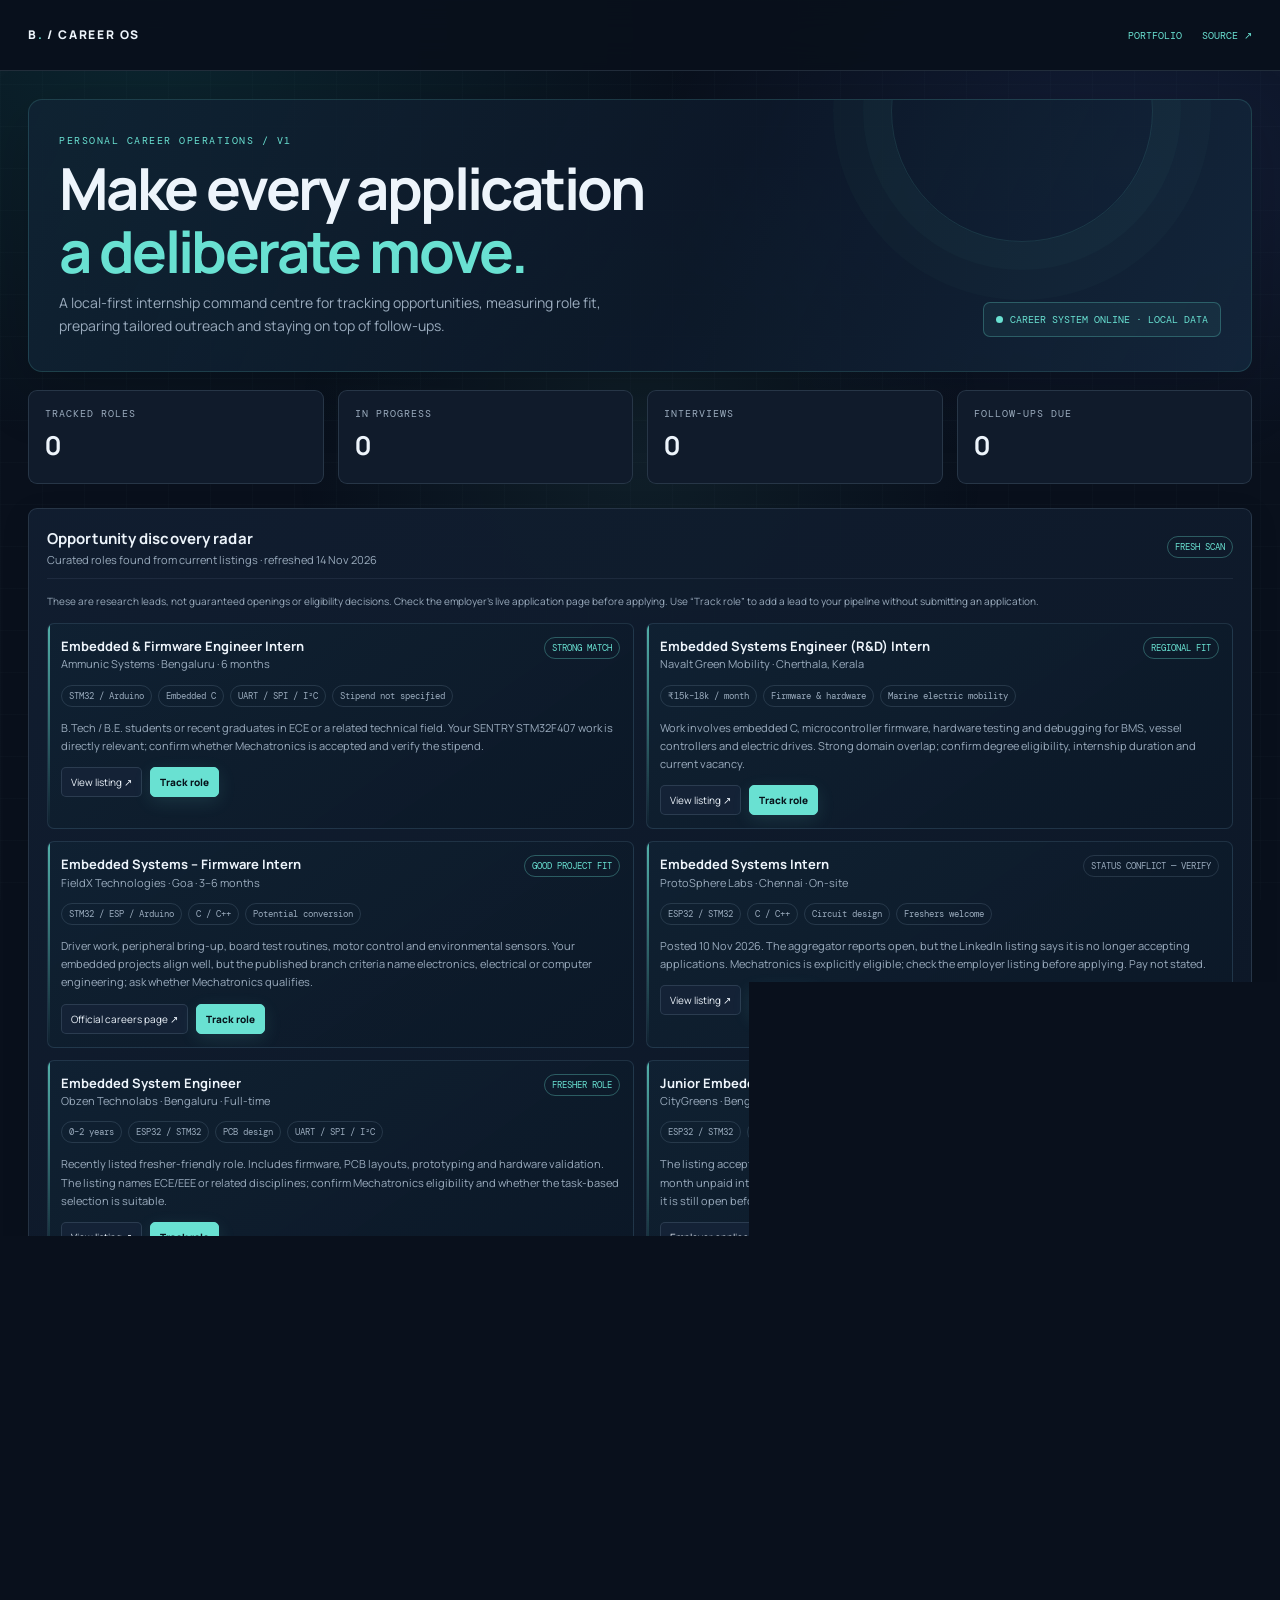
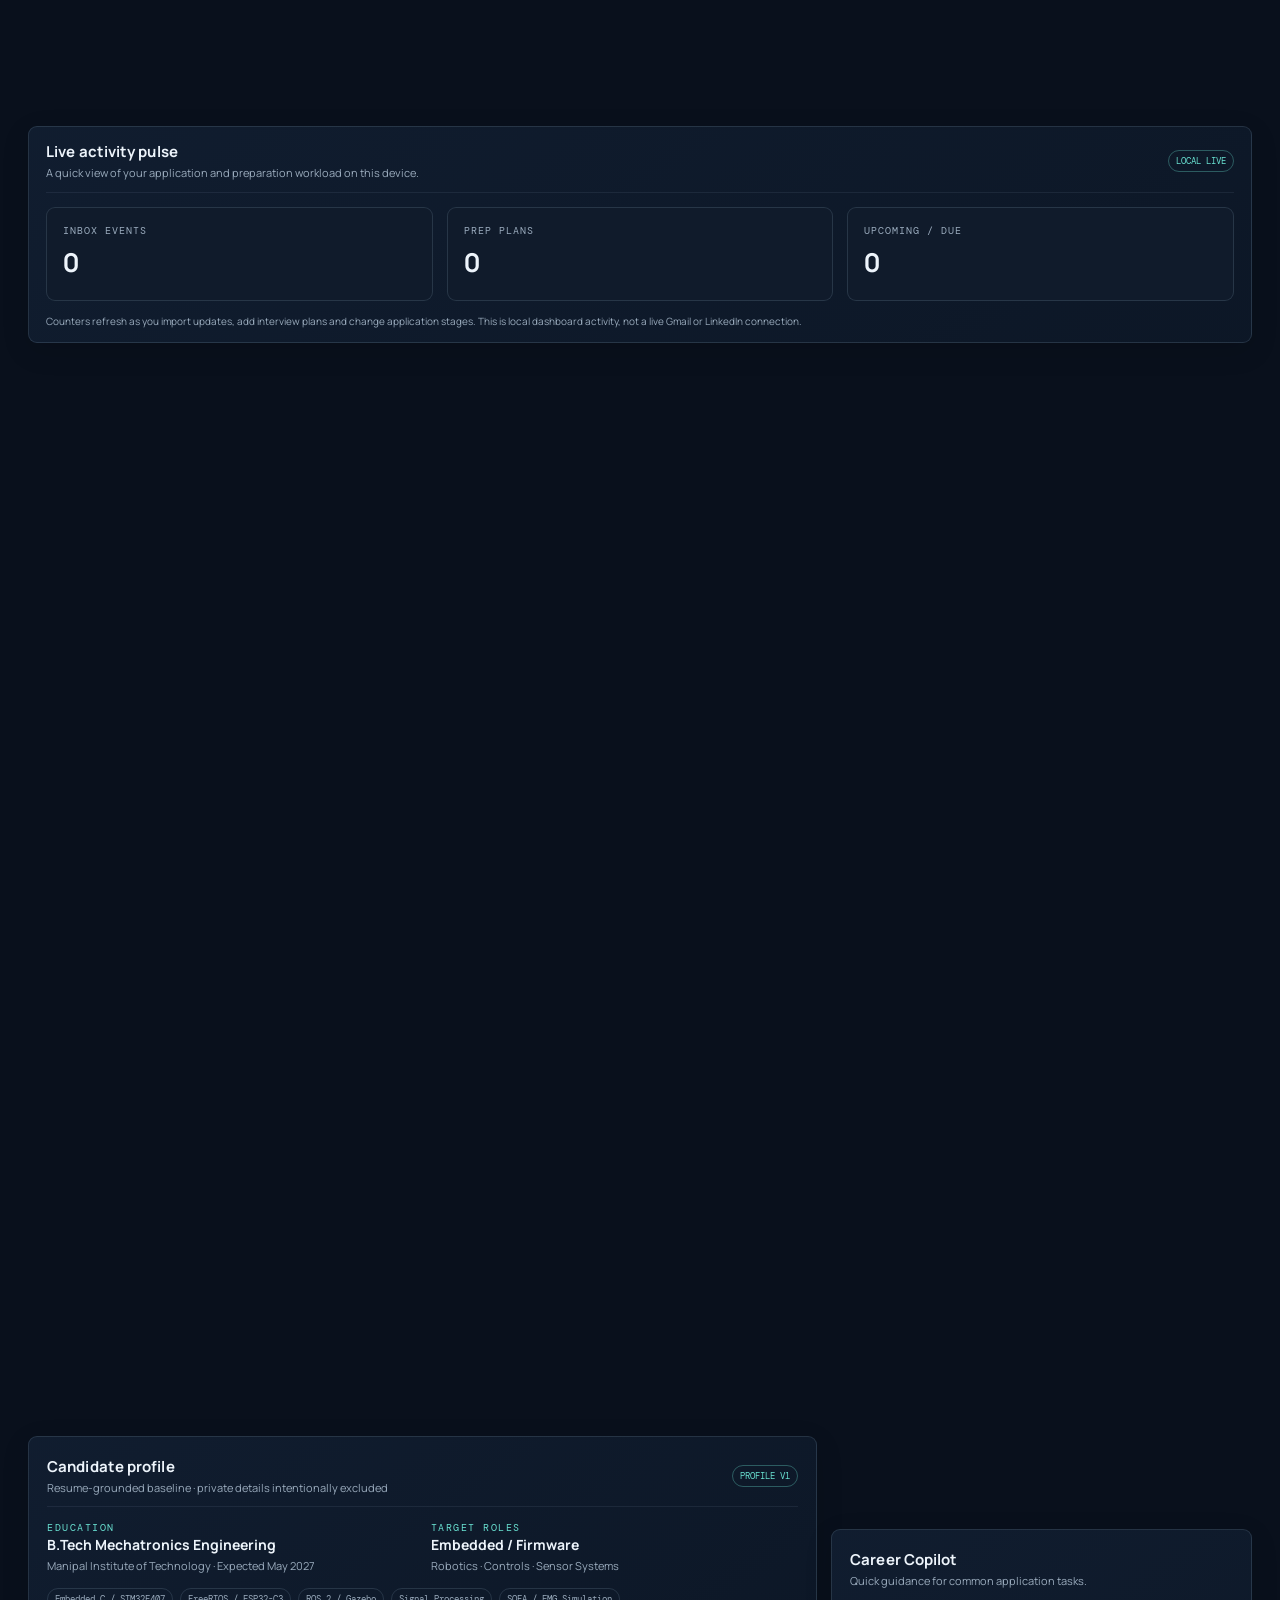
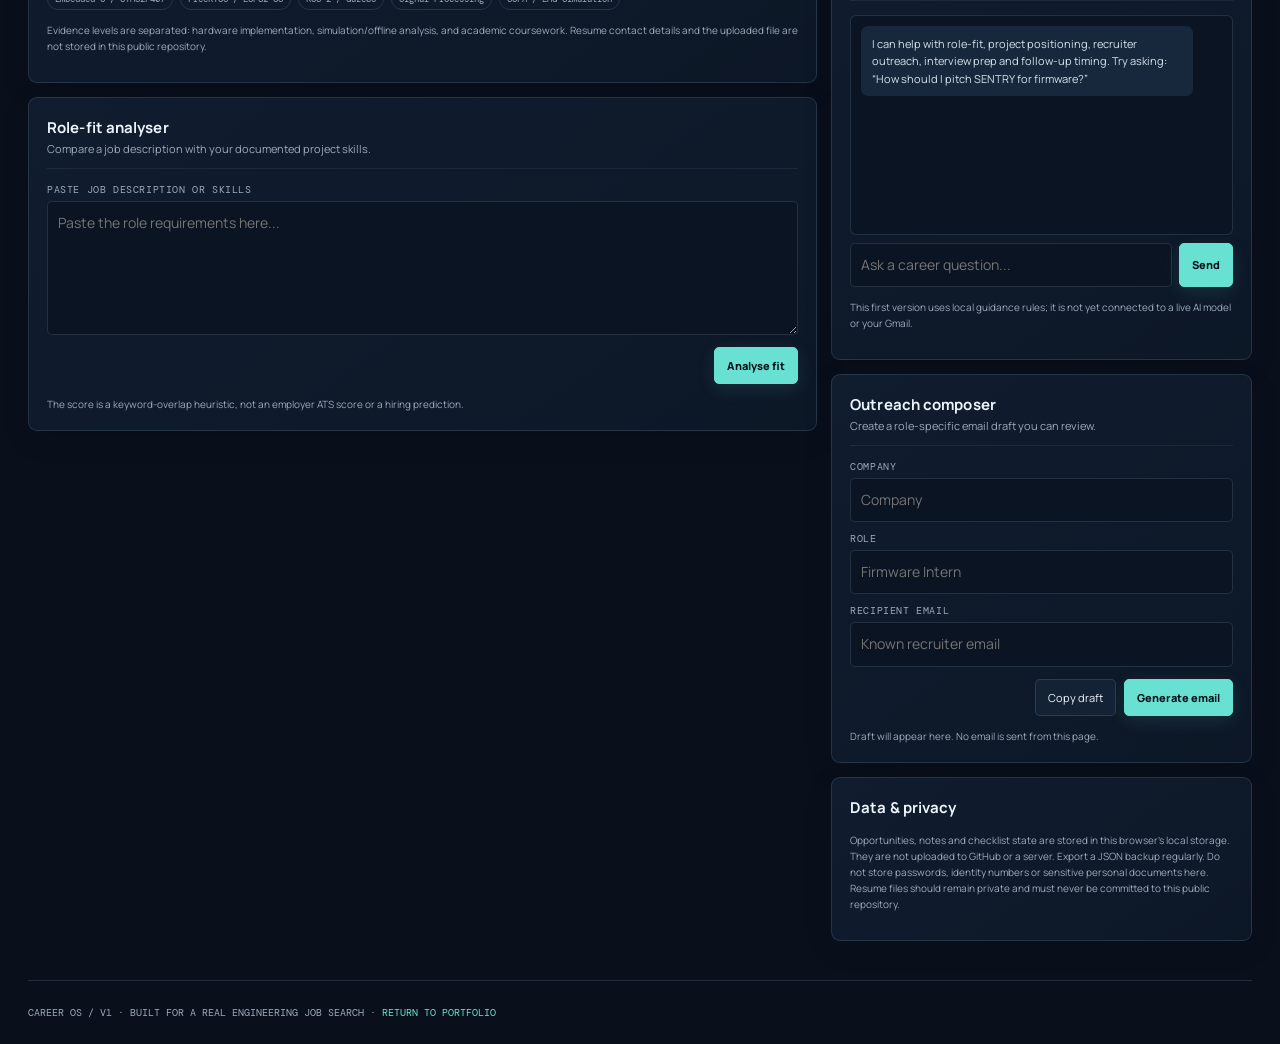
==== career/index.html @ be3ddec6 "Add targeted daily opportunity scan launchpad" ====
<!doctype html>
<html lang="en"><head><meta charset="utf-8"><meta name="viewport" content="width=device-width,initial-scale=1"><meta name="theme-color" content="#09101c"><meta name="description" content="A local-first internship search and application command centre."><title>Career OS | C. Bhavith Sai</title><link rel="preconnect" href="https://fonts.googleapis.com"><link href="https://fonts.googleapis.com/css2?family=DM+Mono:wght@400;500&family=Manrope:wght@400;500;600;700;800&display=swap" rel="stylesheet"><link rel="stylesheet" href="style.css"></head>
<body><header class="top"><div class="shell topin"><a class="brand" href="../index.html">B<span>.</span> / CAREER OS</a><div class="toplinks"><a href="../index.html">PORTFOLIO</a><a href="https://github.com/cbhavithscultural-cloud/engineering-portfolio" target="_blank" rel="noreferrer">SOURCE ↗</a></div></div></header>
<main class="shell"><section class="hero"><div><div class="eyebrow">PERSONAL CAREER OPERATIONS / V1</div><h1>Make every application<br><span style="color:var(--cyan)">a deliberate move.</span></h1><p>A local-first internship command centre for tracking opportunities, measuring role fit, preparing tailored outreach and staying on top of follow-ups.</p></div><div class="local"><span class="live-dot"></span>CAREER SYSTEM ONLINE · LOCAL DATA</div></section>
<section class="stats"><div class="stat"><small>TRACKED ROLES</small><strong id="s-total">0</strong></div><div class="stat"><small>IN PROGRESS</small><strong id="s-active">0</strong></div><div class="stat"><small>INTERVIEWS</small><strong id="s-interviews">0</strong></div><div class="stat"><small>FOLLOW-UPS DUE</small><strong id="s-due">0</strong></div></section>
<section class="panel"><div class="panelhead"><div><h2>Opportunity discovery radar</h2><div class="sub">Curated roles found from current listings · refreshed 14 Nov 2026</div></div><span class="pill stage"><span class="live-dot"></span>FRESH SCAN</span></div><div class="note">These are research leads, not guaranteed openings or eligibility decisions. Check the employer's live application page before applying. Use “Track role” to add a lead to your pipeline without submitting an application.</div><div class="opportunity-grid">
<article class="app opportunity"><div class="app-top"><div><h3>Embedded & Firmware Engineer Intern</h3><div class="company">Ammunic Systems · Bengaluru · 6 months</div></div><span class="pill stage">STRONG MATCH</span></div><div class="app-meta"><span class="pill">STM32 / Arduino</span><span class="pill">Embedded C</span><span class="pill">UART / SPI / I²C</span><span class="pill">Stipend not specified</span></div><p class="sub">B.Tech / B.E. students or recent graduates in ECE or a related technical field. Your SENTRY STM32F407 work is directly relevant; confirm whether Mechatronics is accepted and verify the stipend.</p><div class="app-actions"><a class="btn small" href="https://in.linkedin.com/jobs/view/embedded-firmware-engineer-intern-at-ammunic-systems-private-limited-4489551810" target="_blank" rel="noreferrer">View listing ↗</a><button class="btn small primary" data-opportunity="ammunic">Track role</button></div></article>
<article class="app opportunity"><div class="app-top"><div><h3>Embedded Systems Engineer (R&D) Intern</h3><div class="company">Navalt Green Mobility · Cherthala, Kerala</div></div><span class="pill stage">REGIONAL FIT</span></div><div class="app-meta"><span class="pill">₹15k–18k / month</span><span class="pill">Firmware & hardware</span><span class="pill">Marine electric mobility</span></div><p class="sub">Work involves embedded C, microcontroller firmware, hardware testing and debugging for BMS, vessel controllers and electric drives. Strong domain overlap; confirm degree eligibility, internship duration and current vacancy.</p><div class="app-actions"><a class="btn small" href="https://in.indeed.com/viewjob?jk=38a752a11a51e595" target="_blank" rel="noreferrer">View listing ↗</a><button class="btn small primary" data-opportunity="navalt">Track role</button></div></article>
<article class="app opportunity"><div class="app-top"><div><h3>Embedded Systems – Firmware Intern</h3><div class="company">FieldX Technologies · Goa · 3–6 months</div></div><span class="pill stage">GOOD PROJECT FIT</span></div><div class="app-meta"><span class="pill">STM32 / ESP / Arduino</span><span class="pill">C / C++</span><span class="pill">Potential conversion</span></div><p class="sub">Driver work, peripheral bring-up, board test routines, motor control and environmental sensors. Your embedded projects align well, but the published branch criteria name electronics, electrical or computer engineering; ask whether Mechatronics qualifies.</p><div class="app-actions"><a class="btn small" href="https://fieldx.ai/careers" target="_blank" rel="noreferrer">Official careers page ↗</a><button class="btn small primary" data-opportunity="fieldx">Track role</button></div></article>
<article class="app opportunity"><div class="app-top"><div><h3>Embedded Systems Intern</h3><div class="company">ProtoSphere Labs · Chennai · On-site</div></div><span class="pill">STATUS CONFLICT — VERIFY</span></div><div class="app-meta"><span class="pill">ESP32 / STM32</span><span class="pill">C / C++</span><span class="pill">Circuit design</span><span class="pill">Freshers welcome</span></div><p class="sub">Posted 10 Nov 2026. The aggregator reports open, but the LinkedIn listing says it is no longer accepting applications. Mechatronics is explicitly eligible; check the employer listing before applying. Pay not stated.</p><div class="app-actions"><a class="btn small" href="https://getfirsthire.com/jobs/166c440b9c5eed93948d23c66705ee22aceac5a78a63fb5b23212a625b8d22e4" target="_blank" rel="noreferrer">View listing ↗</a><button class="btn small primary" data-opportunity="protosphere">Track role</button></div></article>
<article class="app opportunity"><div class="app-top"><div><h3>Embedded System Engineer</h3><div class="company">Obzen Technolabs · Bengaluru · Full-time</div></div><span class="pill stage">FRESHER ROLE</span></div><div class="app-meta"><span class="pill">0–2 years</span><span class="pill">ESP32 / STM32</span><span class="pill">PCB design</span><span class="pill">UART / SPI / I²C</span></div><p class="sub">Recently listed fresher-friendly role. Includes firmware, PCB layouts, prototyping and hardware validation. The listing names ECE/EEE or related disciplines; confirm Mechatronics eligibility and whether the task-based selection is suitable.</p><div class="app-actions"><a class="btn small" href="https://in.linkedin.com/jobs/view/embedded-system-engineer-at-obzen-technolabs-pvt-ltd-4483649197" target="_blank" rel="noreferrer">View listing ↗</a><button class="btn small primary" data-opportunity="obzen">Track role</button></div></article>
<article class="app opportunity"><div class="app-top"><div><h3>Junior Embedded Engineer</h3><div class="company">CityGreens · Bengaluru · Internship-to-job</div></div><span class="pill">VERIFY STATUS</span></div><div class="app-meta"><span class="pill">ESP32 / STM32</span><span class="pill">I²C / SPI / UART</span><span class="pill">MQTT / Modbus</span></div><p class="sub">The listing accepts final-year students in ECE, EEE, Instrumentation or related branches. It describes a 3-month unpaid internship and ₹25,000/month starting salary after conversion. The listing is older, so confirm it is still open before investing time.</p><div class="app-actions"><a class="btn small" href="https://citygreens.zohorecruit.in/jobs/Careers/120768000007616090" target="_blank" rel="noreferrer">Employer application page ↗</a><button class="btn small primary" data-opportunity="citygreens">Track role</button></div></article>
</div></section>
<section class="panel"><div class="panelhead"><div><h2>Daily scan launchpad</h2><div class="sub">Targeted live searches for roles matching your engineering projects.</div></div><span class="pill stage">SCAN QUERIES</span></div><div class="note">These open current external search results, not guaranteed vacancies. Verify employer identity, posting date, eligibility, fees and application status. Avoid any role asking you to pay for a job or recruitment.</div><div class="opportunity-grid"><article class="app opportunity"><h3>Embedded firmware · India</h3><p class="sub">STM32, ESP32, Embedded C, FreeRTOS, firmware internships and fresher roles.</p><a class="btn small primary" href="https://www.google.com/search?q=site%3Alinkedin.com%2Fjobs%2Fview+India+embedded+firmware+intern+STM32+ESP32+2026" target="_blank" rel="noreferrer">Run search ↗</a></article><article class="app opportunity"><h3>Robotics & autonomy · India</h3><p class="sub">ROS 2, Gazebo, LiDAR, sensor fusion, robotics and mechatronics internships.</p><a class="btn small primary" href="https://www.google.com/search?q=India+robotics+internship+ROS2+Gazebo+mechatronics+2026+jobs" target="_blank" rel="noreferrer">Run search ↗</a></article><article class="app opportunity"><h3>Mangaluru & Karnataka</h3><p class="sub">Local embedded, IoT, automation and electronics opportunities.</p><a class="btn small primary" href="https://www.google.com/search?q=Mangaluru+Karnataka+embedded+systems+internship+firmware+jobs+2026" target="_blank" rel="noreferrer">Run search ↗</a></article><article class="app opportunity"><h3>Biomedical & biosignal systems</h3><p class="sub">Biomedical instrumentation, biosignal processing, medical devices and wearable sensing.</p><a class="btn small primary" href="https://www.google.com/search?q=India+biomedical+devices+embedded+systems+internship+2026" target="_blank" rel="noreferrer">Run search ↗</a></article></div><div class="form-actions"><button class="btn" id="scanExport">Export opportunity scan template</button><span class="note">Import verified findings into your pipeline after checking them.</span></div></section>
<section class="panel" style="padding:13px 17px"><div class="panelhead"><div><h2>Live activity pulse</h2><div class="sub">A quick view of your application and preparation workload on this device.</div></div><span class="pill stage"><span class="live-dot"></span>LOCAL LIVE</span></div><div class="stats" style="margin:0;grid-template-columns:repeat(3,1fr)"><div class="stat"><small>INBOX EVENTS</small><strong id="pulse-inbox">0</strong></div><div class="stat"><small>PREP PLANS</small><strong id="pulse-prep">0</strong></div><div class="stat"><small>UPCOMING / DUE</small><strong id="pulse-next">0</strong></div></div><div class="note">Counters refresh as you import updates, add interview plans and change application stages. This is local dashboard activity, not a live Gmail or LinkedIn connection.</div></section>
<section class="panel"><div class="panelhead"><div><h2>Connected signal desk</h2><div class="sub">Bring verified inbox events into your private browser workspace.</div></div><span class="pill stage">SYNC WORKSPACE</span></div><div class="integration-strip"><div class="integration"><b>Gmail · application signals</b><small>Replies, interview invites, assessments, rejections and confirmations</small><div class="state">Assisted import · not live OAuth</div></div><div class="integration"><b>LinkedIn · opportunity signals</b><small>Saved roles, job links, profile content and networking tasks</small><div class="state">Manual / approved workflow</div></div></div><div class="toolbar" style="margin-top:12px"><label class="btn primary" for="inboxImport">Import private inbox snapshot</label><input id="inboxImport" type="file" accept="application/json" class="hidden"><button class="btn" id="downloadInboxTemplate">Download import template</button><span class="sub">Your email content stays out of this public repository.</span></div><div id="inboxEvents" class="app-list"><div class="empty">No inbox events imported yet.</div></div></section>
<section class="panel"><div class="panelhead"><div><h2>Interview & assessment mission control</h2><div class="sub">Turn each invitation into a preparation plan.</div></div><span class="pill">PREP DESK</span></div><div class="fields"><div class="field"><label>COMPANY</label><input id="prepCompany" placeholder="Company name"></div><div class="field"><label>ROLE / ROUND</label><input id="prepRole" placeholder="Firmware interview / OT"></div><div class="field"><label>DATE & TIME</label><input id="prepDate" type="datetime-local"></div><div class="field"><label>FORMAT</label><select id="prepFormat"><option>Technical interview</option><option>Online test (OT)</option><option>HR interview</option><option>Take-home assignment</option><option>Technical discussion</option></select></div><div class="field wide"><label>JOB DESCRIPTION / INVITATION / TOPICS</label><textarea id="prepTopics" rows="3" placeholder="Paste the invitation or assessment instructions..."></textarea></div></div><div class="form-actions"><button class="btn primary" id="savePrep">Add preparation plan</button></div><div id="prepList" class="app-list" style="margin-top:12px"><div class="empty">No interview or assessment plans yet.</div></div></section><div class="layout"><div><section class="panel"><div class="panelhead"><div><h2>Opportunity pipeline</h2><div class="sub">Track each role from discovery to outcome.</div></div><button class="btn primary" id="newBtn">＋ Add opportunity</button></div>
<div id="entryForm" class="hidden"><div class="fields">
<div class="field"><label>COMPANY *</label><input id="company" placeholder="Company name"></div><div class="field"><label>ROLE *</label><input id="role" placeholder="Embedded Firmware Intern"></div>
<div class="field"><label>LOCATION</label><input id="location" placeholder="Bengaluru / Remote"></div><div class="field"><label>STAGE</label><select id="stage"><option>Interested</option><option>Shortlisted</option><option>Preparing</option><option>Applied</option><option>Assessment</option><option>Interview</option><option>Offer</option><option>Rejected</option><option>Withdrawn</option></select></div>
<div class="field"><label>APPLICATION URL</label><input id="url" type="url" placeholder="https://..."></div><div class="field"><label>CONTACT EMAIL (OPTIONAL)</label><input id="email" type="email" placeholder="recruiter@company.com"></div>
<div class="field"><label>FOLLOW-UP DATE</label><input id="followup" type="date"></div><div class="field"><label>ROLE KEYWORDS</label><input id="keywords" placeholder="C, STM32, UART, RTOS"></div>
<div class="field wide"><label>NOTES / NEXT ACTION</label><textarea id="notes" rows="2" placeholder="What is the next concrete step?"></textarea></div></div><div class="form-actions"><button class="btn" id="cancelBtn">Cancel</button><button class="btn primary" id="saveBtn">Save opportunity</button></div></div>
<div class="toolbar"><input class="field filters" id="search" placeholder="Search company or role..." style="background:#0b1422;border:1px solid var(--line);padding:9px;color:var(--ink);border-radius:5px"><select id="filterStage" class="btn"><option value="">All stages</option><option>Interested</option><option>Shortlisted</option><option>Preparing</option><option>Applied</option><option>Assessment</option><option>Interview</option><option>Offer</option><option>Rejected</option><option>Withdrawn</option></select><button class="btn" id="exportBtn">Export CSV</button><button class="btn" id="backupBtn">Backup JSON</button><label class="btn" for="importFile">Import JSON</label><input id="importFile" type="file" accept="application/json" class="hidden"></div><div class="app-list" id="applications"><div class="empty">No opportunities yet. Add the first role you want to pursue.</div></div></section>
<section class="panel"><div class="panelhead"><div><h2>Candidate profile</h2><div class="sub">Resume-grounded baseline · private details intentionally excluded</div></div><span class="pill stage">PROFILE V1</span></div><div class="grid"><div><div class="eyebrow">EDUCATION</div><b>B.Tech Mechatronics Engineering</b><div class="sub">Manipal Institute of Technology · Expected May 2027</div></div><div><div class="eyebrow">TARGET ROLES</div><b>Embedded / Firmware</b><div class="sub">Robotics · Controls · Sensor Systems</div></div></div><div class="app-meta" style="margin-top:14px"><span class="pill">Embedded C / STM32F407</span><span class="pill">FreeRTOS / ESP32-C3</span><span class="pill">ROS 2 / Gazebo</span><span class="pill">Signal Processing</span><span class="pill">SOFA / EMG Simulation</span></div><p class="note">Evidence levels are separated: hardware implementation, simulation/offline analysis, and academic coursework. Resume contact details and the uploaded file are not stored in this public repository.</p></section><section class="panel"><div class="panelhead"><div><h2>Role-fit analyser</h2><div class="sub">Compare a job description with your documented project skills.</div></div></div><div class="field"><label>PASTE JOB DESCRIPTION OR SKILLS</label><textarea id="jd" rows="5" placeholder="Paste the role requirements here..."></textarea></div><div class="form-actions"><button class="btn primary" id="analyseBtn">Analyse fit</button></div><div id="fitResult" class="note">The score is a keyword-overlap heuristic, not an employer ATS score or a hiring prediction.</div></section></div>
<aside><section class="panel"><div class="panelhead"><div><h2>Application readiness</h2><div class="sub">A practical pre-submit checklist.</div></div></div><div id="checklist"><label class="checkrow"><input type="checkbox"> Resume tailored to the role</label><label class="checkrow"><input type="checkbox"> Project evidence and GitHub links checked</label><label class="checkrow"><input type="checkbox"> Eligibility, location and deadline verified</label><label class="checkrow"><input type="checkbox"> Email / application answers proofread</label><label class="checkrow"><input type="checkbox"> Follow-up date recorded</label></div><p class="note">Checklist state is saved in this browser only.</p></section>
<section class="panel"><div class="panelhead"><div><h2>Career Copilot</h2><div class="sub">Quick guidance for common application tasks.</div></div></div><div class="chatlog" id="chatlog"><div class="bubble">I can help with role-fit, project positioning, recruiter outreach, interview prep and follow-up timing. Try asking: “How should I pitch SENTRY for firmware?”</div></div><div class="chatinput"><input id="chatText" placeholder="Ask a career question..."><button class="btn primary" id="chatSend">Send</button></div><p class="note">This first version uses local guidance rules; it is not yet connected to a live AI model or your Gmail.</p></section>
<section class="panel"><div class="panelhead"><div><h2>Outreach composer</h2><div class="sub">Create a role-specific email draft you can review.</div></div></div><div class="fields"><div class="field wide"><label>COMPANY</label><input id="mailCompany" placeholder="Company"></div><div class="field wide"><label>ROLE</label><input id="mailRole" placeholder="Firmware Intern"></div><div class="field wide"><label>RECIPIENT EMAIL</label><input id="mailTo" type="email" placeholder="Known recruiter email"></div></div><div class="form-actions"><button class="btn" id="copyMail">Copy draft</button><button class="btn primary" id="makeMail">Generate email</button></div><div id="mailPreview" class="note">Draft will appear here. No email is sent from this page.</div></section>
<section class="panel"><h2>Data & privacy</h2><p class="note">Opportunities, notes and checklist state are stored in this browser's local storage. They are not uploaded to GitHub or a server. Export a JSON backup regularly. Do not store passwords, identity numbers or sensitive personal documents here. Resume files should remain private and must never be committed to this public repository.</p></section></aside></div>
<footer class="footer">CAREER OS / V1 · BUILT FOR A REAL ENGINEERING JOB SEARCH · <a href="../index.html">RETURN TO PORTFOLIO</a></footer></main><div class="toast" id="toast"></div><script src="app.js"></script></body></html>
---- career/style.css ----
:root{--bg:#09101c;--panel:#101b2b;--panel2:#142236;--ink:#edf4fb;--muted:#9aabbd;--line:rgba(164,190,215,.16);--cyan:#69e1d2;--blue:#8cb7ff;--amber:#f0c77b;--red:#f28d8d;--mono:"DM Mono",monospace;--sans:"Manrope",Arial,sans-serif}*{box-sizing:border-box}body{margin:0;background:var(--bg);color:var(--ink);font:14px/1.6 var(--sans)}button,input,select,textarea{font:inherit}button{cursor:pointer}.shell{max-width:1440px;margin:auto;padding:0 28px}.top{border-bottom:1px solid var(--line);position:sticky;top:0;background:#09101cf2;backdrop-filter:blur(15px);z-index:10}.topin{height:70px;display:flex;align-items:center;justify-content:space-between}.brand{font-weight:800;letter-spacing:1.8px;font-size:12px;color:var(--ink);text-decoration:none}.brand span{color:var(--cyan)}.toplinks{display:flex;gap:20px;font:10px var(--mono)}a{color:var(--cyan);text-decoration:none}.hero{padding:42px 0 26px;display:flex;justify-content:space-between;align-items:end;gap:25px}.eyebrow{font:10px var(--mono);letter-spacing:1.5px;color:var(--cyan);text-transform:uppercase}.hero h1{font-size:clamp(28px,4vw,48px);line-height:1.08;letter-spacing:-1.8px;margin:10px 0}.hero p{color:var(--muted);max-width:650px;margin:0}.local{font:10px var(--mono);border:1px solid var(--line);padding:10px 12px;color:var(--cyan);white-space:nowrap}.stats{display:grid;grid-template-columns:repeat(4,1fr);gap:12px;margin:12px 0 24px}.stat,.panel{background:var(--panel);border:1px solid var(--line);border-radius:9px}.stat{padding:16px}.stat small{display:block;color:var(--muted);font:10px var(--mono);letter-spacing:1px}.stat strong{font-size:26px;display:block;margin-top:5px}.layout{display:grid;grid-template-columns:minmax(0,1.5fr) minmax(300px,.8fr);gap:14px;align-items:start}.panel{padding:18px;margin-bottom:14px}.panelhead{display:flex;justify-content:space-between;align-items:center;gap:10px;margin-bottom:14px}.panel h2{font-size:15px;margin:0}.sub{font-size:11px;color:var(--muted)}.btn{border:1px solid var(--line);background:var(--panel2);color:var(--ink);padding:9px 12px;border-radius:5px;font-size:11px}.btn.primary{background:var(--cyan);color:#07131b;border-color:var(--cyan);font-weight:800}.btn.small{padding:6px 9px;font-size:10px}.toolbar{display:flex;gap:8px;flex-wrap:wrap;margin-bottom:12px}.field{display:flex;flex-direction:column;gap:5px}.field label{font:10px var(--mono);color:var(--muted);letter-spacing:.6px}.field input,.field select,.field textarea{width:100%;background:#0b1422;border:1px solid var(--line);border-radius:5px;padding:10px;color:var(--ink);outline:none}.field input:focus,.field select:focus,.field textarea:focus{border-color:var(--cyan)}.fields{display:grid;grid-template-columns:1fr 1fr;gap:10px}.fields .wide{grid-column:1/-1}.form-actions{display:flex;justify-content:flex-end;gap:8px;margin-top:12px}.hidden{display:none!important}.app-list{display:flex;flex-direction:column;gap:9px}.app{border:1px solid var(--line);border-radius:7px;padding:13px;background:#0d1726}.app-top{display:flex;justify-content:space-between;gap:12px}.app h3{font-size:13px;margin:0}.app .company{font-size:11px;color:var(--muted)}.app-meta{display:flex;gap:7px;flex-wrap:wrap;margin-top:9px}.pill{font:9px var(--mono);padding:4px 7px;border:1px solid var(--line);border-radius:30px;color:var(--muted)}.pill.stage{color:var(--cyan);border-color:#69e1d255}.app-actions{display:flex;gap:6px;flex-wrap:wrap;margin-top:10px}.empty{padding:25px;text-align:center;color:var(--muted);border:1px dashed var(--line);border-radius:7px}.meter{height:5px;background:#26364a;border-radius:9px;overflow:hidden;margin-top:8px}.meter i{display:block;height:100%;background:var(--cyan)}.checkrow{display:flex;align-items:flex-start;gap:9px;padding:8px 0;border-bottom:1px solid var(--line);font-size:11px;color:#c1cedb}.checkrow:last-child{border:0}.checkrow input{accent-color:var(--cyan);margin-top:4px}.chatlog{height:220px;overflow:auto;display:flex;flex-direction:column;gap:8px;padding:10px;background:#0b1422;border:1px solid var(--line);border-radius:6px}.bubble{max-width:92%;padding:9px 11px;border-radius:7px;background:#18283c;font-size:11px;color:#d5e0eb}.bubble.user{align-self:flex-end;background:#16433f}.chatinput{display:flex;gap:7px;margin-top:8px}.chatinput input{flex:1;min-width:0;background:#0b1422;border:1px solid var(--line);border-radius:5px;padding:10px;color:var(--ink)}.note{font-size:10px;color:var(--muted);margin-top:12px}.footer{padding:25px 0;color:var(--muted);font:10px var(--mono);border-top:1px solid var(--line);margin-top:25px}.toast{position:fixed;bottom:18px;right:18px;background:var(--cyan);color:#07131b;padding:10px 14px;border-radius:6px;font-size:11px;display:none;z-index:30}.tablehead{display:flex;justify-content:space-between;gap:10px;align-items:center}.filters{max-width:220px}.fit{color:var(--amber);font:10px var(--mono)}@media(max-width:900px){.layout{grid-template-columns:1fr}.stats{grid-template-columns:repeat(2,1fr)}}@media(max-width:560px){.shell{padding:0 15px}.hero{display:block}.local{display:inline-block;margin-top:15px}.stats{gap:8px}.stat{padding:12px}.stat strong{font-size:22px}.fields{grid-template-columns:1fr}.fields .wide{grid-column:auto}.toplinks{gap:10px;font-size:9px}}
/* Motion system: restrained ambient movement, responsive and reduced-motion safe */
body{background-image:radial-gradient(ellipse at 12% 4%,rgba(30,190,180,.12),transparent 34%),radial-gradient(ellipse at 88% 18%,rgba(91,126,255,.12),transparent 30%),linear-gradient(rgba(120,160,190,.025) 1px,transparent 1px),linear-gradient(90deg,rgba(120,160,190,.025) 1px,transparent 1px);background-size:auto,auto,42px 42px,42px 42px;background-attachment:fixed}
body:before{content:"";position:fixed;z-index:-1;inset:-20%;pointer-events:none;background:radial-gradient(circle,rgba(105,225,210,.07),transparent 32%);animation:ambient-drift 18s ease-in-out infinite alternate}
@keyframes ambient-drift{from{transform:translate3d(-5%,0,0) scale(.9)}to{transform:translate3d(8%,6%,0) scale(1.15)}}
@keyframes rise-in{from{opacity:0;transform:translateY(16px)}to{opacity:1;transform:translateY(0)}}
@keyframes pulse-ring{0%,100%{box-shadow:0 0 0 0 rgba(105,225,210,.34)}50%{box-shadow:0 0 0 7px rgba(105,225,210,0)}}
@keyframes shimmer{0%{background-position:180% 0}100%{background-position:-180% 0}}
@keyframes blink{0%,100%{opacity:1}50%{opacity:.35}}
.hero{position:relative;overflow:hidden;border:1px solid rgba(105,225,210,.16);border-radius:14px;padding:34px 30px;margin:28px 0 18px;background:linear-gradient(115deg,rgba(16,35,51,.94),rgba(13,25,42,.86) 55%,rgba(19,38,59,.92));box-shadow:0 18px 65px rgba(0,0,0,.18);animation:rise-in .65s ease both}
.hero:after{content:"";position:absolute;width:260px;height:260px;border:1px solid rgba(105,225,210,.12);border-radius:50%;right:8%;top:-120px;box-shadow:0 0 0 28px rgba(105,225,210,.025),0 0 0 58px rgba(105,225,210,.02);pointer-events:none}
.hero h1{font-size:clamp(34px,5vw,58px);letter-spacing:-2.6px}
.hero p{max-width:580px}
.local{border-color:rgba(105,225,210,.28);background:rgba(105,225,210,.06);border-radius:7px;position:relative;z-index:1}
.stats{gap:14px}
.stat{position:relative;overflow:hidden;transition:transform .25s,border-color .25s,box-shadow .25s;animation:rise-in .55s ease both}
.stat:nth-child(2){animation-delay:.07s}.stat:nth-child(3){animation-delay:.14s}.stat:nth-child(4){animation-delay:.21s}
.stat:after{content:"";position:absolute;left:0;bottom:0;width:100%;height:2px;background:linear-gradient(90deg,transparent,var(--cyan),transparent);transform:translateX(-100%);transition:transform .5s}
.stat:hover{transform:translateY(-4px);border-color:rgba(105,225,210,.45);box-shadow:0 14px 35px rgba(0,0,0,.2)}.stat:hover:after{transform:translateX(0)}
.stat strong{font-variant-numeric:tabular-nums}
.panel{background:linear-gradient(145deg,rgba(17,30,48,.96),rgba(13,24,39,.96));box-shadow:0 8px 28px rgba(0,0,0,.12);transition:border-color .25s,transform .25s;animation:rise-in .55s ease both}
.panel:hover{border-color:rgba(140,183,255,.28)}
.panelhead{padding-bottom:10px;border-bottom:1px solid rgba(164,190,215,.09)}
.panel h2{letter-spacing:.1px}
.btn{transition:transform .18s,background .18s,border-color .18s,box-shadow .18s}
.btn:hover{transform:translateY(-2px);border-color:rgba(105,225,210,.45);box-shadow:0 7px 18px rgba(0,0,0,.18)}
.btn.primary{box-shadow:0 5px 18px rgba(105,225,210,.12)}
.btn.primary:hover{background:#8cf0e4;box-shadow:0 8px 24px rgba(105,225,210,.2)}
.app{transition:transform .22s,border-color .22s,background .22s}.app:hover{transform:translateX(3px);border-color:rgba(105,225,210,.35);background:#102035}
.pill.stage{animation:pulse-ring 3s ease-in-out infinite}
.chatlog{scroll-behavior:smooth}
.bubble{animation:rise-in .2s ease both}
.field input,.field select,.field textarea,.chatinput input{transition:border-color .2s,box-shadow .2s}
.field input:focus,.field select:focus,.field textarea:focus,.chatinput input:focus{box-shadow:0 0 0 3px rgba(105,225,210,.08)}
.local .live-dot{display:inline-block;width:7px;height:7px;border-radius:50%;background:var(--cyan);margin-right:7px;animation:blink 1.8s ease infinite}
.grid{display:grid;grid-template-columns:1fr 1fr;gap:16px}
.integration-strip{display:grid;grid-template-columns:1fr 1fr;gap:10px}
.integration{border:1px solid var(--line);border-radius:7px;padding:12px;background:rgba(9,20,34,.65)}
.integration b{display:block;font-size:12px}.integration small{font:9px var(--mono);color:var(--muted)}
.integration .state{display:inline-flex;align-items:center;gap:6px;color:var(--amber);font:9px var(--mono);margin-top:8px}
.integration .state:before{content:"";width:6px;height:6px;border-radius:50%;background:var(--amber)}
@media(max-width:560px){.hero{padding:25px 18px;margin-top:16px}.hero h1{font-size:34px}.grid,.integration-strip{grid-template-columns:1fr}}
@media(prefers-reduced-motion:reduce){*,*:before,*:after{animation-duration:.01ms!important;animation-iteration-count:1!important;scroll-behavior:auto!important;transition-duration:.01ms!important}}

.opportunity-grid{display:grid;grid-template-columns:repeat(2,minmax(0,1fr));gap:12px;margin-top:14px}
.opportunity{min-width:0;background:linear-gradient(145deg,rgba(16,34,51,.9),rgba(12,24,39,.95));border:1px solid rgba(117,163,195,.18);position:relative;overflow:hidden}
.opportunity:before{content:"";position:absolute;inset:0 auto 0 0;width:2px;background:linear-gradient(180deg,var(--cyan),transparent);opacity:.75}
.opportunity .app-top{align-items:flex-start}.opportunity h3{line-height:1.4}
.opportunity .app-meta{display:flex;flex-wrap:wrap;gap:6px;margin:12px 0}
.opportunity .sub{line-height:1.65}
.opportunity .app-actions{display:flex;flex-wrap:wrap;gap:8px;margin-top:12px}
.opportunity button:disabled{opacity:.65;cursor:default}
@media(max-width:700px){.opportunity-grid{grid-template-columns:1fr}}
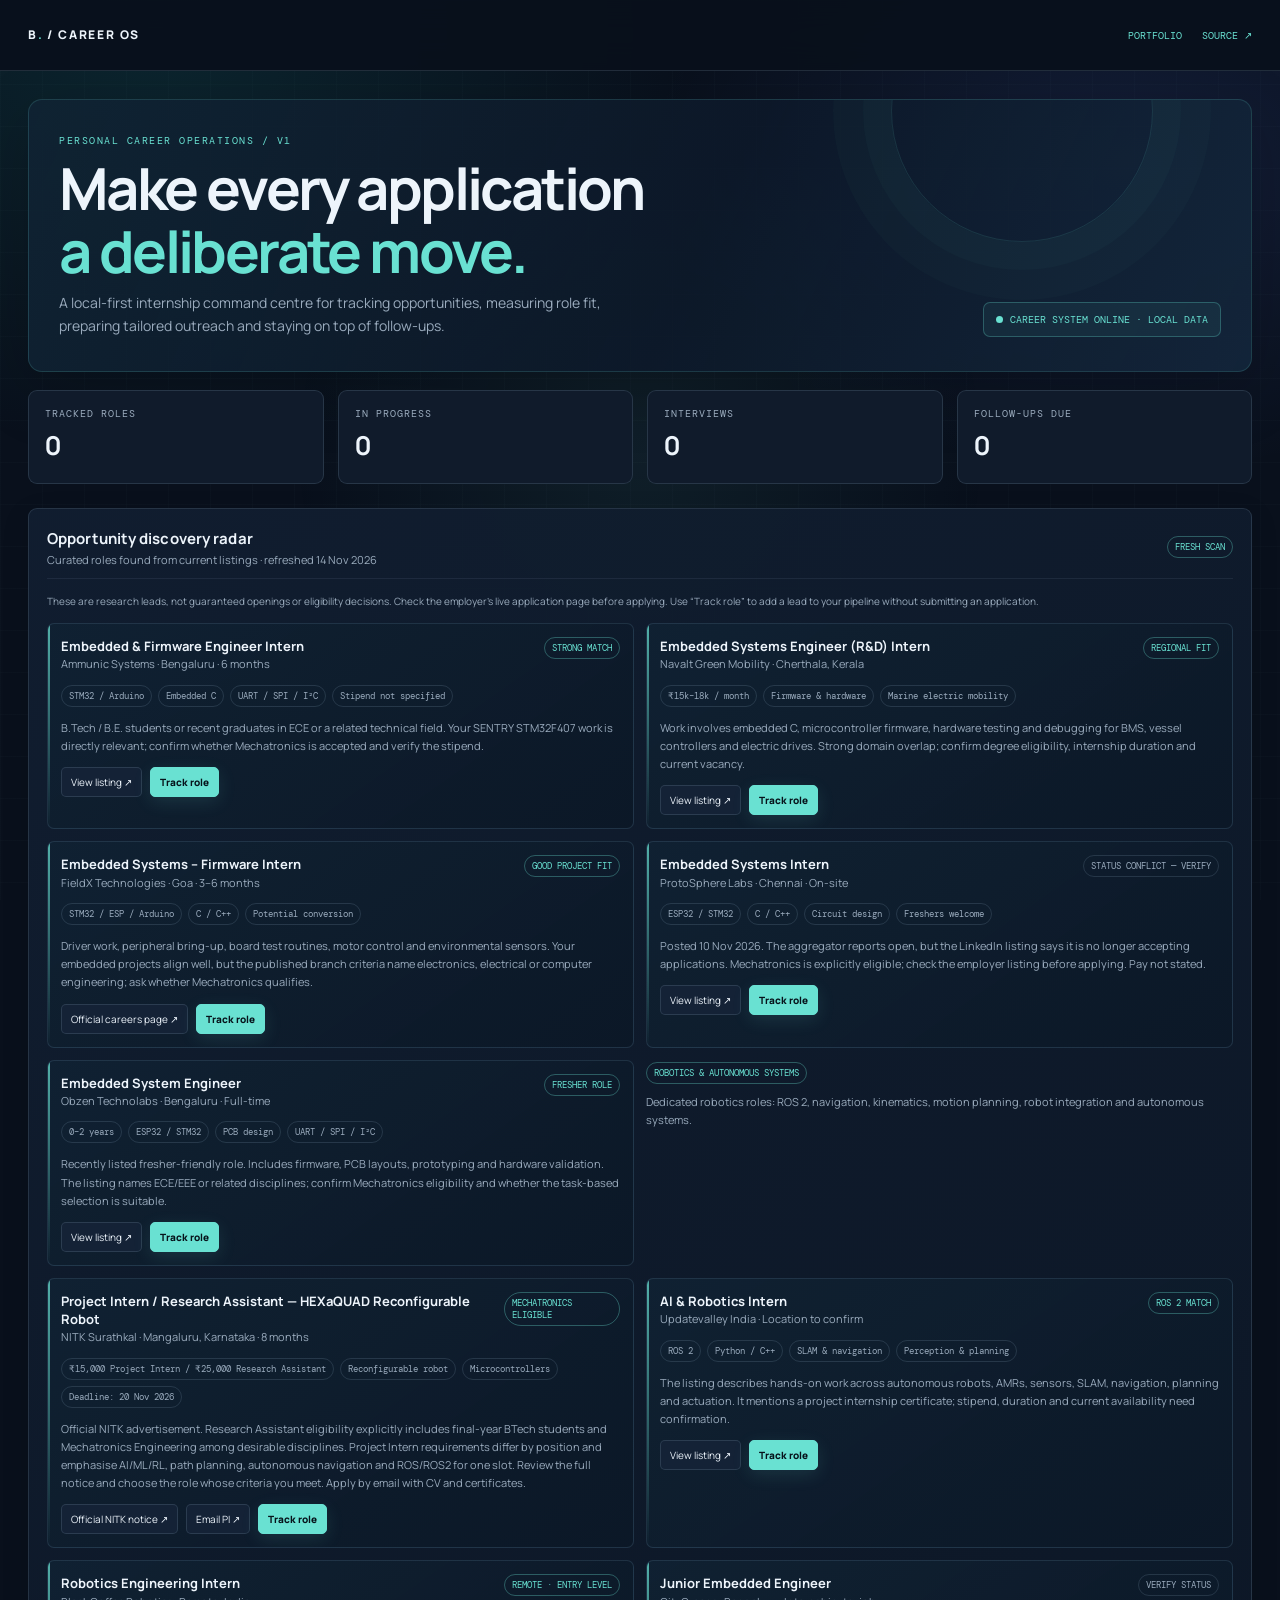
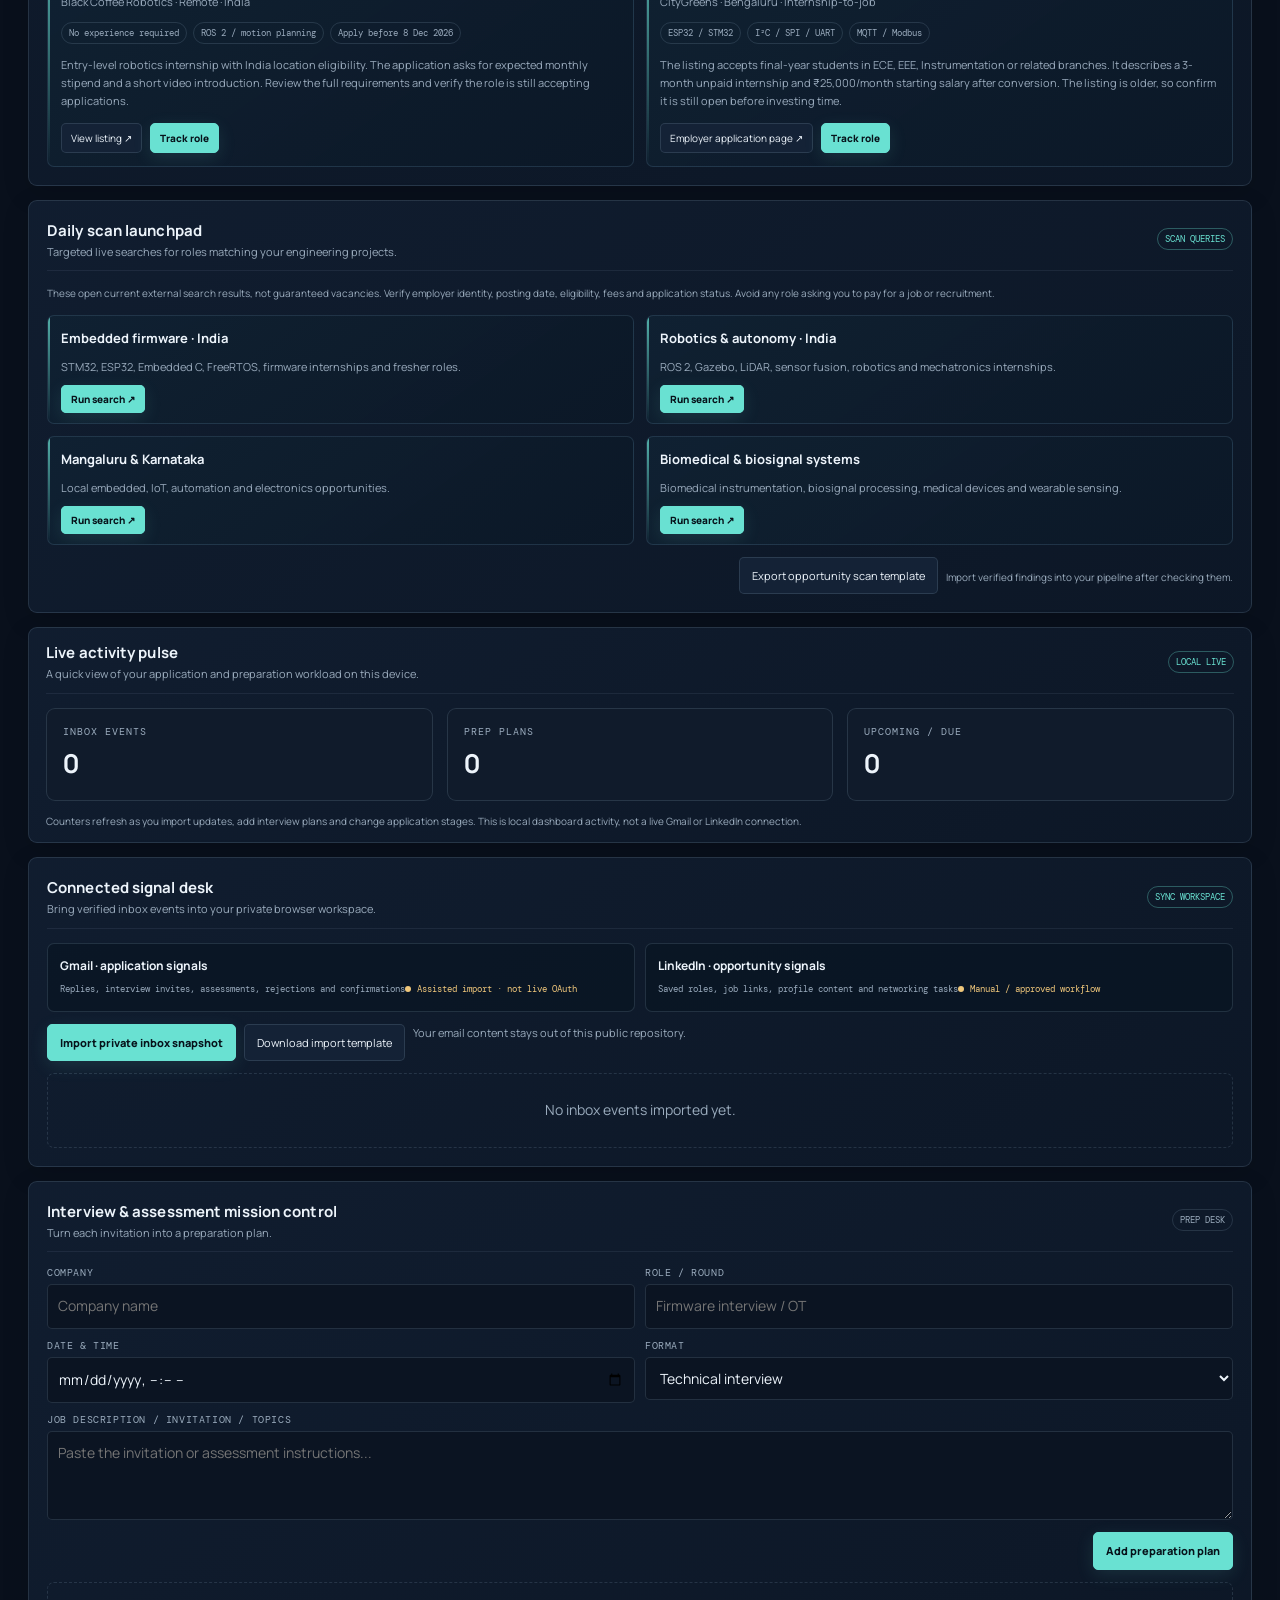
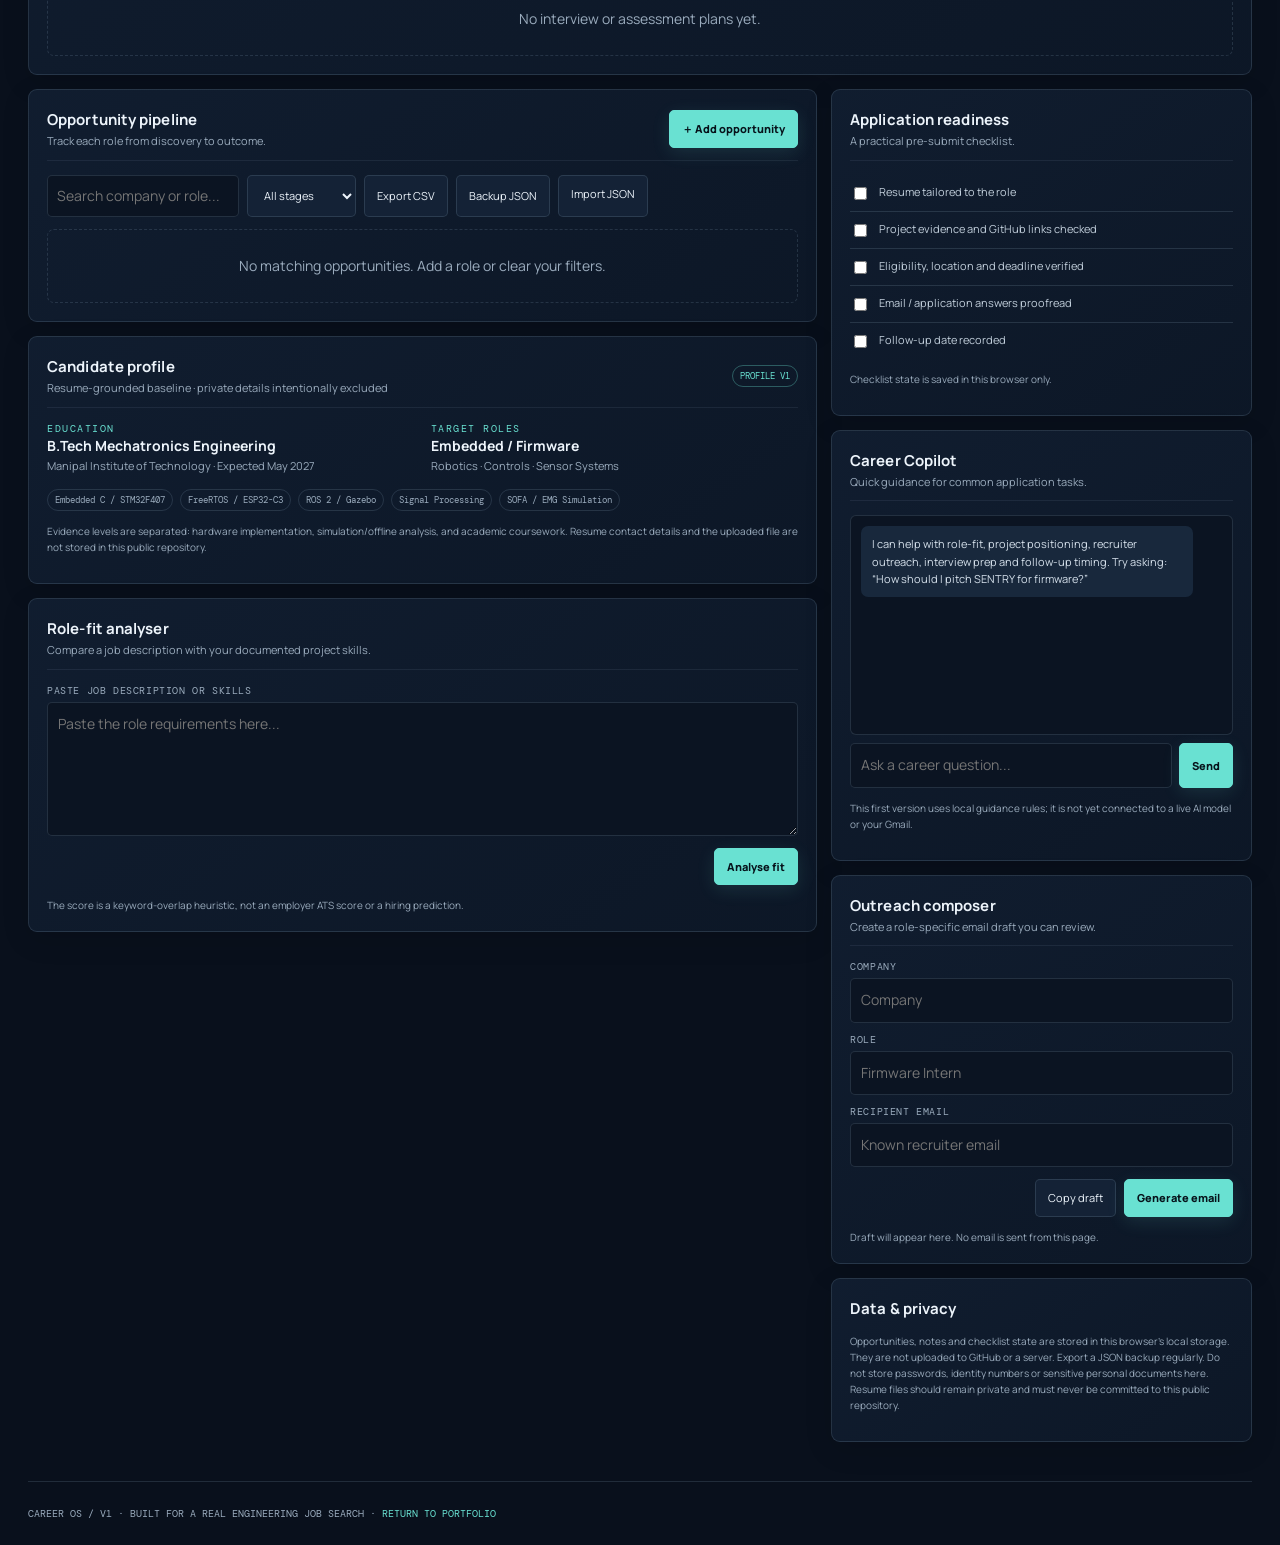
==== commit 56d1cfbd: "Add dedicated robotics and autonomous systems opportunities to discovery radar" ====
--- a/career/index.html
+++ b/career/index.html
@@ -9,6 +9,10 @@
 <article class="app opportunity"><div class="app-top"><div><h3>Embedded Systems – Firmware Intern</h3><div class="company">FieldX Technologies · Goa · 3–6 months</div></div><span class="pill stage">GOOD PROJECT FIT</span></div><div class="app-meta"><span class="pill">STM32 / ESP / Arduino</span><span class="pill">C / C++</span><span class="pill">Potential conversion</span></div><p class="sub">Driver work, peripheral bring-up, board test routines, motor control and environmental sensors. Your embedded projects align well, but the published branch criteria name electronics, electrical or computer engineering; ask whether Mechatronics qualifies.</p><div class="app-actions"><a class="btn small" href="https://fieldx.ai/careers" target="_blank" rel="noreferrer">Official careers page ↗</a><button class="btn small primary" data-opportunity="fieldx">Track role</button></div></article>
 <article class="app opportunity"><div class="app-top"><div><h3>Embedded Systems Intern</h3><div class="company">ProtoSphere Labs · Chennai · On-site</div></div><span class="pill">STATUS CONFLICT — VERIFY</span></div><div class="app-meta"><span class="pill">ESP32 / STM32</span><span class="pill">C / C++</span><span class="pill">Circuit design</span><span class="pill">Freshers welcome</span></div><p class="sub">Posted 10 Nov 2026. The aggregator reports open, but the LinkedIn listing says it is no longer accepting applications. Mechatronics is explicitly eligible; check the employer listing before applying. Pay not stated.</p><div class="app-actions"><a class="btn small" href="https://getfirsthire.com/jobs/166c440b9c5eed93948d23c66705ee22aceac5a78a63fb5b23212a625b8d22e4" target="_blank" rel="noreferrer">View listing ↗</a><button class="btn small primary" data-opportunity="protosphere">Track role</button></div></article>
 <article class="app opportunity"><div class="app-top"><div><h3>Embedded System Engineer</h3><div class="company">Obzen Technolabs · Bengaluru · Full-time</div></div><span class="pill stage">FRESHER ROLE</span></div><div class="app-meta"><span class="pill">0–2 years</span><span class="pill">ESP32 / STM32</span><span class="pill">PCB design</span><span class="pill">UART / SPI / I²C</span></div><p class="sub">Recently listed fresher-friendly role. Includes firmware, PCB layouts, prototyping and hardware validation. The listing names ECE/EEE or related disciplines; confirm Mechatronics eligibility and whether the task-based selection is suitable.</p><div class="app-actions"><a class="btn small" href="https://in.linkedin.com/jobs/view/embedded-system-engineer-at-obzen-technolabs-pvt-ltd-4483649197" target="_blank" rel="noreferrer">View listing ↗</a><button class="btn small primary" data-opportunity="obzen">Track role</button></div></article>
+<div class="radar-category"><span class="pill stage">ROBOTICS & AUTONOMOUS SYSTEMS</span><p class="sub">Dedicated robotics roles: ROS 2, navigation, kinematics, motion planning, robot integration and autonomous systems.</p></div>
+<article class="app opportunity"><div class="app-top"><div><h3>Project Intern / Research Assistant — HEXaQUAD Reconfigurable Robot</h3><div class="company">NITK Surathkal · Mangaluru, Karnataka · 8 months</div></div><span class="pill stage">MECHATRONICS ELIGIBLE</span></div><div class="app-meta"><span class="pill">₹15,000 Project Intern / ₹25,000 Research Assistant</span><span class="pill">Reconfigurable robot</span><span class="pill">Microcontrollers</span><span class="pill">Deadline: 20 Nov 2026</span></div><p class="sub">Official NITK advertisement. Research Assistant eligibility explicitly includes final-year BTech students and Mechatronics Engineering among desirable disciplines. Project Intern requirements differ by position and emphasise AI/ML/RL, path planning, autonomous navigation and ROS/ROS2 for one slot. Review the full notice and choose the role whose criteria you meet. Apply by email with CV and certificates.</p><div class="app-actions"><a class="btn small" href="https://www.l2.nitk.ac.in/document/attachments/10332/Advertisemenent_for_the_post_of_Research_Assistant___Project_Interns_.docx_%281%29.pdf" target="_blank" rel="noreferrer">Official NITK notice ↗</a><a class="btn small" href="mailto:mervinthomas@nitk.edu.in?subject=Application%20for%20Project%20Intern-%20HEXaQUAD%20Reconfigurable%20Robot">Email PI ↗</a><button class="btn small primary" data-opportunity="nitk-hexquad">Track role</button></div></article>
+<article class="app opportunity"><div class="app-top"><div><h3>AI & Robotics Intern</h3><div class="company">Updatevalley India · Location to confirm</div></div><span class="pill stage">ROS 2 MATCH</span></div><div class="app-meta"><span class="pill">ROS 2</span><span class="pill">Python / C++</span><span class="pill">SLAM & navigation</span><span class="pill">Perception & planning</span></div><p class="sub">The listing describes hands-on work across autonomous robots, AMRs, sensors, SLAM, navigation, planning and actuation. It mentions a project internship certificate; stipend, duration and current availability need confirmation.</p><div class="app-actions"><a class="btn small" href="https://in.linkedin.com/jobs/view/ai-robotics-internship-at-updatevalley-4470289185" target="_blank" rel="noreferrer">View listing ↗</a><button class="btn small primary" data-opportunity="updatevalley-robotics">Track role</button></div></article>
+<article class="app opportunity"><div class="app-top"><div><h3>Robotics Engineering Intern</h3><div class="company">Black Coffee Robotics · Remote · India</div></div><span class="pill stage">REMOTE · ENTRY LEVEL</span></div><div class="app-meta"><span class="pill">No experience required</span><span class="pill">ROS 2 / motion planning</span><span class="pill">Apply before 8 Dec 2026</span></div><p class="sub">Entry-level robotics internship with India location eligibility. The application asks for expected monthly stipend and a short video introduction. Review the full requirements and verify the role is still accepting applications.</p><div class="app-actions"><a class="btn small" href="https://himalayas.app/companies/black-coffee-robotics/jobs/robotics-engineering-intern" target="_blank" rel="noreferrer">View listing ↗</a><button class="btn small primary" data-opportunity="blackcoffee-robotics">Track role</button></div></article>
 <article class="app opportunity"><div class="app-top"><div><h3>Junior Embedded Engineer</h3><div class="company">CityGreens · Bengaluru · Internship-to-job</div></div><span class="pill">VERIFY STATUS</span></div><div class="app-meta"><span class="pill">ESP32 / STM32</span><span class="pill">I²C / SPI / UART</span><span class="pill">MQTT / Modbus</span></div><p class="sub">The listing accepts final-year students in ECE, EEE, Instrumentation or related branches. It describes a 3-month unpaid internship and ₹25,000/month starting salary after conversion. The listing is older, so confirm it is still open before investing time.</p><div class="app-actions"><a class="btn small" href="https://citygreens.zohorecruit.in/jobs/Careers/120768000007616090" target="_blank" rel="noreferrer">Employer application page ↗</a><button class="btn small primary" data-opportunity="citygreens">Track role</button></div></article>
 </div></section>
 <section class="panel"><div class="panelhead"><div><h2>Daily scan launchpad</h2><div class="sub">Targeted live searches for roles matching your engineering projects.</div></div><span class="pill stage">SCAN QUERIES</span></div><div class="note">These open current external search results, not guaranteed vacancies. Verify employer identity, posting date, eligibility, fees and application status. Avoid any role asking you to pay for a job or recruitment.</div><div class="opportunity-grid"><article class="app opportunity"><h3>Embedded firmware · India</h3><p class="sub">STM32, ESP32, Embedded C, FreeRTOS, firmware internships and fresher roles.</p><a class="btn small primary" href="https://www.google.com/search?q=site%3Alinkedin.com%2Fjobs%2Fview+India+embedded+firmware+intern+STM32+ESP32+2026" target="_blank" rel="noreferrer">Run search ↗</a></article><article class="app opportunity"><h3>Robotics & autonomy · India</h3><p class="sub">ROS 2, Gazebo, LiDAR, sensor fusion, robotics and mechatronics internships.</p><a class="btn small primary" href="https://www.google.com/search?q=India+robotics+internship+ROS2+Gazebo+mechatronics+2026+jobs" target="_blank" rel="noreferrer">Run search ↗</a></article><article class="app opportunity"><h3>Mangaluru & Karnataka</h3><p class="sub">Local embedded, IoT, automation and electronics opportunities.</p><a class="btn small primary" href="https://www.google.com/search?q=Mangaluru+Karnataka+embedded+systems+internship+firmware+jobs+2026" target="_blank" rel="noreferrer">Run search ↗</a></article><article class="app opportunity"><h3>Biomedical & biosignal systems</h3><p class="sub">Biomedical instrumentation, biosignal processing, medical devices and wearable sensing.</p><a class="btn small primary" href="https://www.google.com/search?q=India+biomedical+devices+embedded+systems+internship+2026" target="_blank" rel="noreferrer">Run search ↗</a></article></div><div class="form-actions"><button class="btn" id="scanExport">Export opportunity scan template</button><span class="note">Import verified findings into your pipeline after checking them.</span></div></section>
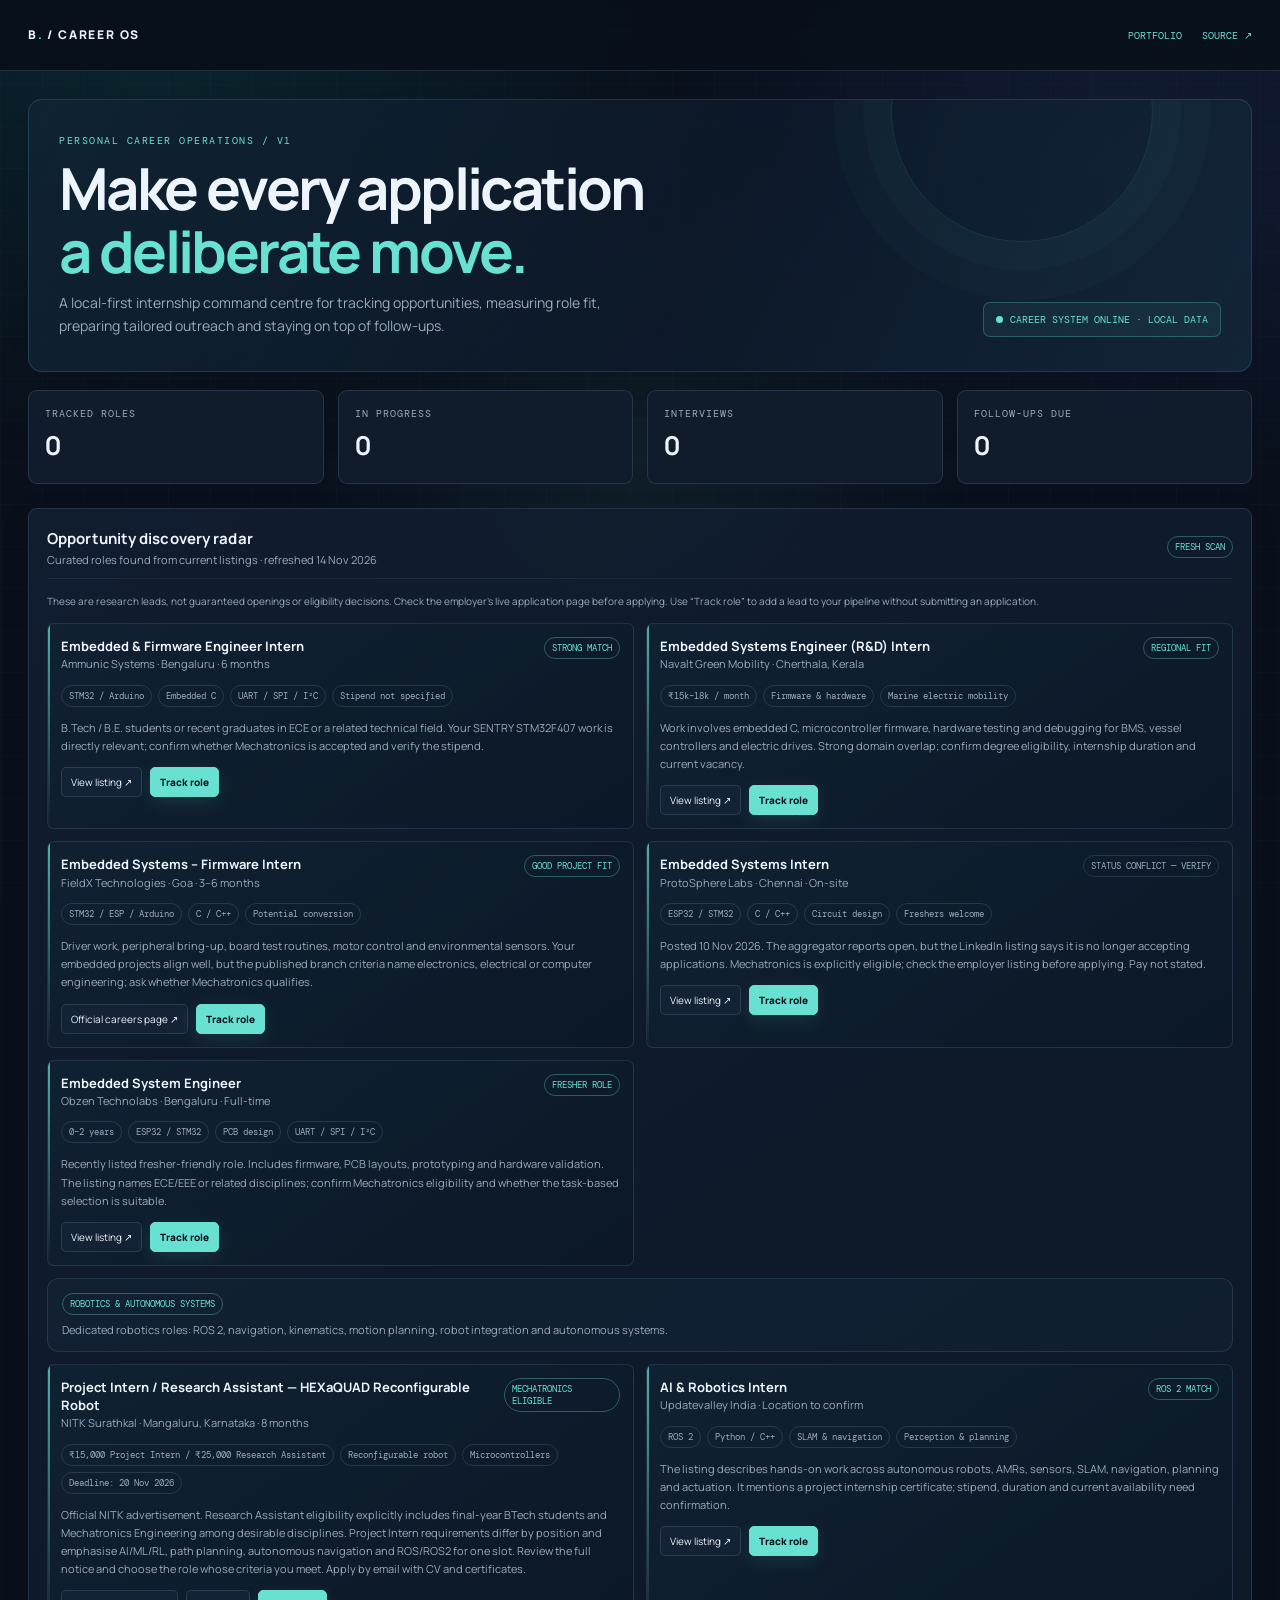
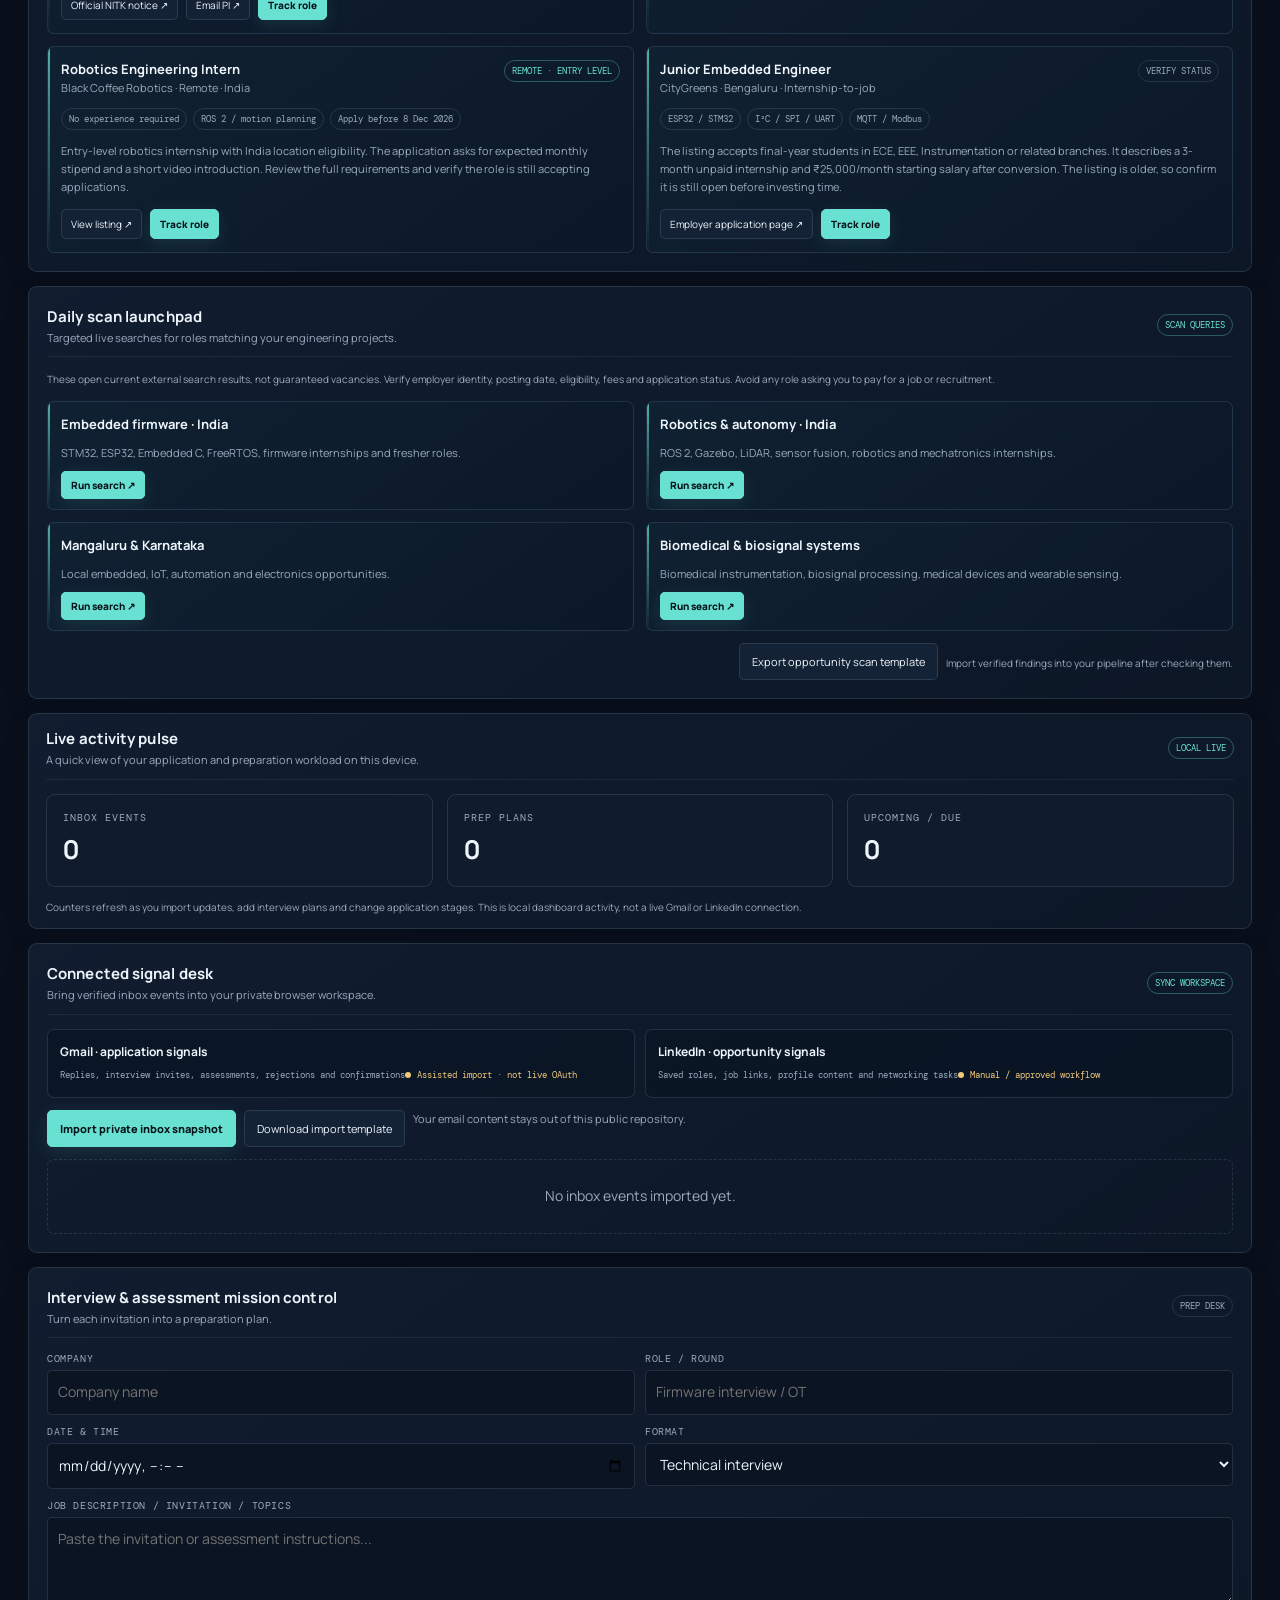
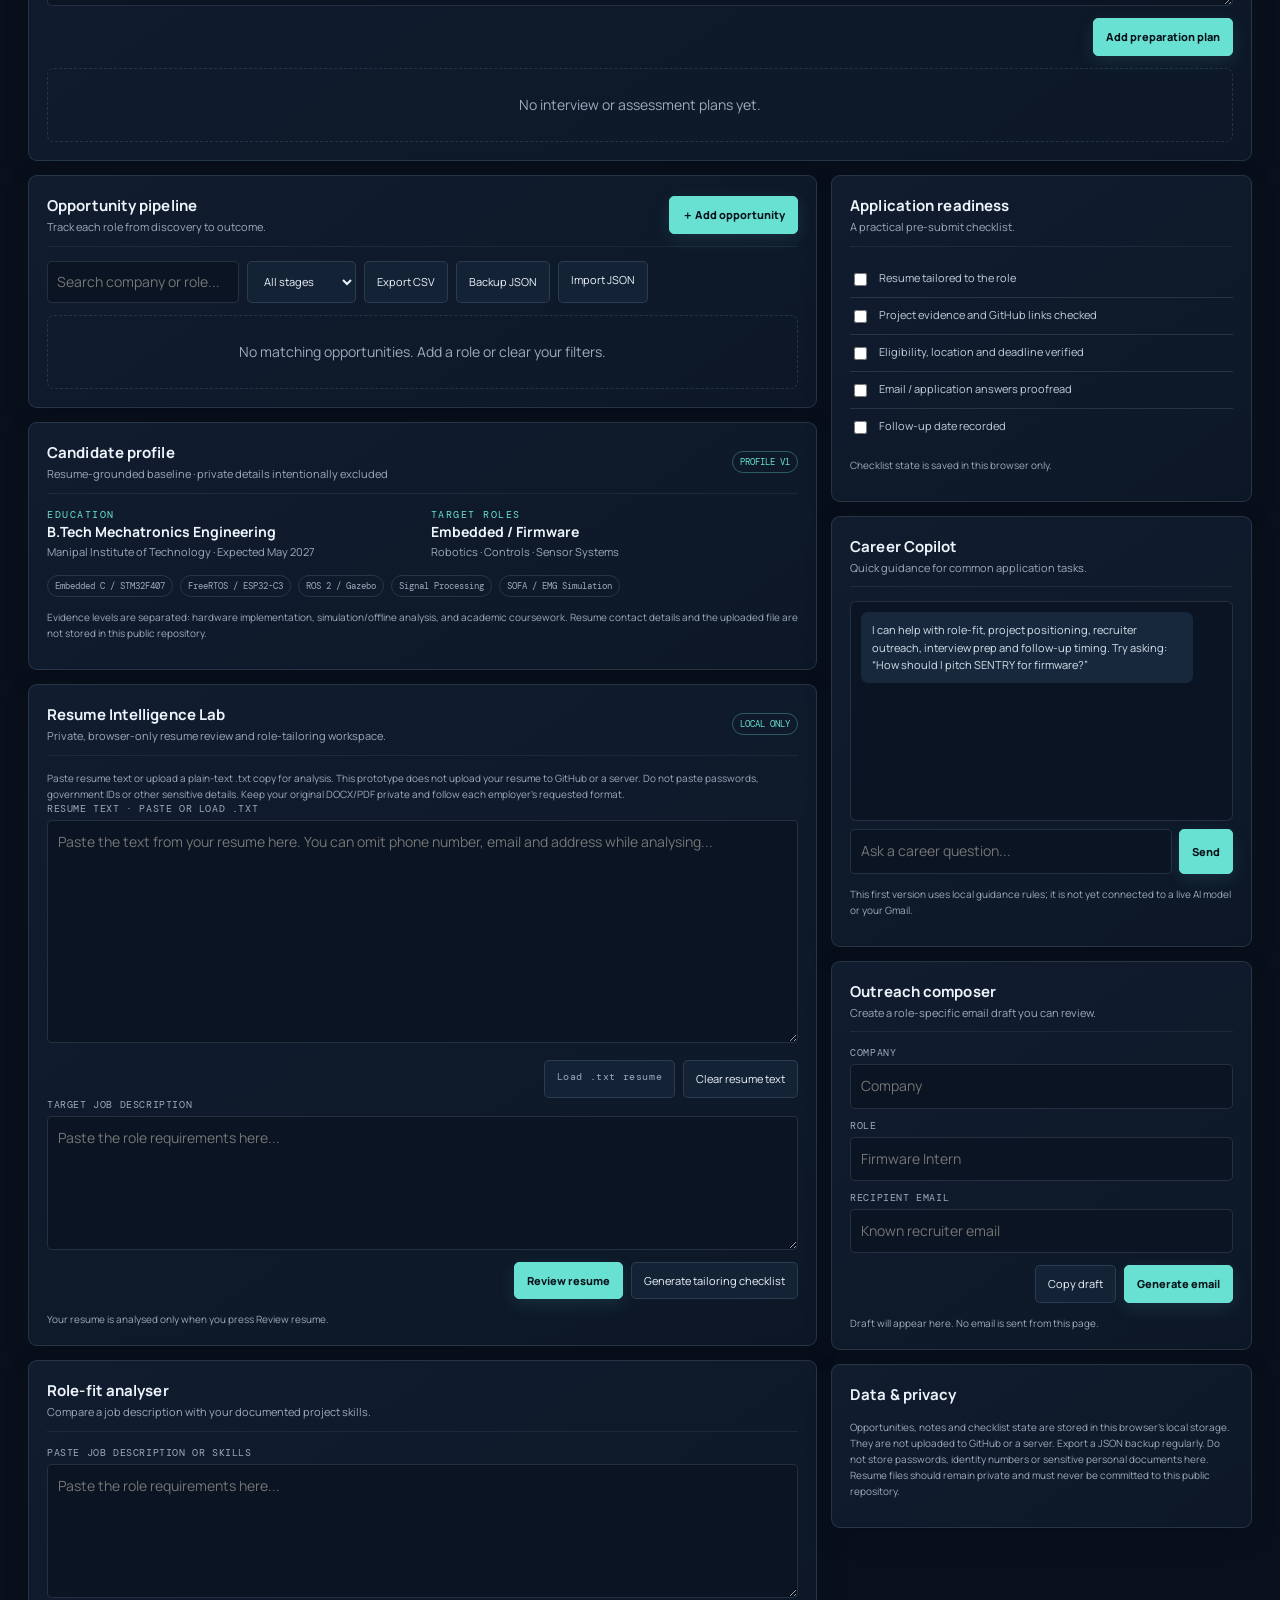
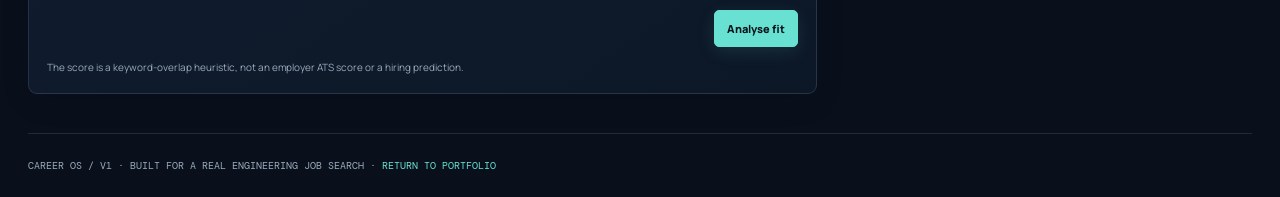
==== commit 67805fff: "Add private browser-only resume intelligence workspace" ====
--- a/career/index.html
+++ b/career/index.html
@@ -26,7 +26,8 @@
 <div class="field"><label>FOLLOW-UP DATE</label><input id="followup" type="date"></div><div class="field"><label>ROLE KEYWORDS</label><input id="keywords" placeholder="C, STM32, UART, RTOS"></div>
 <div class="field wide"><label>NOTES / NEXT ACTION</label><textarea id="notes" rows="2" placeholder="What is the next concrete step?"></textarea></div></div><div class="form-actions"><button class="btn" id="cancelBtn">Cancel</button><button class="btn primary" id="saveBtn">Save opportunity</button></div></div>
 <div class="toolbar"><input class="field filters" id="search" placeholder="Search company or role..." style="background:#0b1422;border:1px solid var(--line);padding:9px;color:var(--ink);border-radius:5px"><select id="filterStage" class="btn"><option value="">All stages</option><option>Interested</option><option>Shortlisted</option><option>Preparing</option><option>Applied</option><option>Assessment</option><option>Interview</option><option>Offer</option><option>Rejected</option><option>Withdrawn</option></select><button class="btn" id="exportBtn">Export CSV</button><button class="btn" id="backupBtn">Backup JSON</button><label class="btn" for="importFile">Import JSON</label><input id="importFile" type="file" accept="application/json" class="hidden"></div><div class="app-list" id="applications"><div class="empty">No opportunities yet. Add the first role you want to pursue.</div></div></section>
-<section class="panel"><div class="panelhead"><div><h2>Candidate profile</h2><div class="sub">Resume-grounded baseline · private details intentionally excluded</div></div><span class="pill stage">PROFILE V1</span></div><div class="grid"><div><div class="eyebrow">EDUCATION</div><b>B.Tech Mechatronics Engineering</b><div class="sub">Manipal Institute of Technology · Expected May 2027</div></div><div><div class="eyebrow">TARGET ROLES</div><b>Embedded / Firmware</b><div class="sub">Robotics · Controls · Sensor Systems</div></div></div><div class="app-meta" style="margin-top:14px"><span class="pill">Embedded C / STM32F407</span><span class="pill">FreeRTOS / ESP32-C3</span><span class="pill">ROS 2 / Gazebo</span><span class="pill">Signal Processing</span><span class="pill">SOFA / EMG Simulation</span></div><p class="note">Evidence levels are separated: hardware implementation, simulation/offline analysis, and academic coursework. Resume contact details and the uploaded file are not stored in this public repository.</p></section><section class="panel"><div class="panelhead"><div><h2>Role-fit analyser</h2><div class="sub">Compare a job description with your documented project skills.</div></div></div><div class="field"><label>PASTE JOB DESCRIPTION OR SKILLS</label><textarea id="jd" rows="5" placeholder="Paste the role requirements here..."></textarea></div><div class="form-actions"><button class="btn primary" id="analyseBtn">Analyse fit</button></div><div id="fitResult" class="note">The score is a keyword-overlap heuristic, not an employer ATS score or a hiring prediction.</div></section></div>
+<section class="panel"><div class="panelhead"><div><h2>Candidate profile</h2><div class="sub">Resume-grounded baseline · private details intentionally excluded</div></div><span class="pill stage">PROFILE V1</span></div><div class="grid"><div><div class="eyebrow">EDUCATION</div><b>B.Tech Mechatronics Engineering</b><div class="sub">Manipal Institute of Technology · Expected May 2027</div></div><div><div class="eyebrow">TARGET ROLES</div><b>Embedded / Firmware</b><div class="sub">Robotics · Controls · Sensor Systems</div></div></div><div class="app-meta" style="margin-top:14px"><span class="pill">Embedded C / STM32F407</span><span class="pill">FreeRTOS / ESP32-C3</span><span class="pill">ROS 2 / Gazebo</span><span class="pill">Signal Processing</span><span class="pill">SOFA / EMG Simulation</span></div><p class="note">Evidence levels are separated: hardware implementation, simulation/offline analysis, and academic coursework. Resume contact details and the uploaded file are not stored in this public repository.</p></section><section class="panel"><div class="panelhead"><div><h2>Resume Intelligence Lab</h2><div class="sub">Private, browser-only resume review and role-tailoring workspace.</div></div><span class="pill stage">LOCAL ONLY</span></div><div class="note">Paste resume text or upload a plain-text .txt copy for analysis. This prototype does not upload your resume to GitHub or a server. Do not paste passwords, government IDs or other sensitive details. Keep your original DOCX/PDF private and follow each employer's requested format.</div><div class="field"><label>RESUME TEXT · PASTE OR LOAD .TXT</label><textarea id="resumeText" rows="9" placeholder="Paste the text from your resume here. You can omit phone number, email and address while analysing..."></textarea><div class="form-actions"><label class="btn" for="resumeTxtFile">Load .txt resume</label><input id="resumeTxtFile" type="file" accept=".txt,text/plain" class="hidden"><button class="btn" id="clearResume">Clear resume text</button></div></div><div class="field"><label>TARGET JOB DESCRIPTION</label><textarea id="resumeJD" rows="5" placeholder="Paste the role requirements here..."></textarea></div><div class="form-actions"><button class="btn primary" id="reviewResume">Review resume</button><button class="btn" id="tailorResume">Generate tailoring checklist</button></div><div id="resumeReport" class="note">Your resume is analysed only when you press Review resume.</div></section>
+<section class="panel"><div class="panelhead"><div><h2>Role-fit analyser</h2><div class="sub">Compare a job description with your documented project skills.</div></div></div><div class="field"><label>PASTE JOB DESCRIPTION OR SKILLS</label><textarea id="jd" rows="5" placeholder="Paste the role requirements here..."></textarea></div><div class="form-actions"><button class="btn primary" id="analyseBtn">Analyse fit</button></div><div id="fitResult" class="note">The score is a keyword-overlap heuristic, not an employer ATS score or a hiring prediction.</div></section></div>
 <aside><section class="panel"><div class="panelhead"><div><h2>Application readiness</h2><div class="sub">A practical pre-submit checklist.</div></div></div><div id="checklist"><label class="checkrow"><input type="checkbox"> Resume tailored to the role</label><label class="checkrow"><input type="checkbox"> Project evidence and GitHub links checked</label><label class="checkrow"><input type="checkbox"> Eligibility, location and deadline verified</label><label class="checkrow"><input type="checkbox"> Email / application answers proofread</label><label class="checkrow"><input type="checkbox"> Follow-up date recorded</label></div><p class="note">Checklist state is saved in this browser only.</p></section>
 <section class="panel"><div class="panelhead"><div><h2>Career Copilot</h2><div class="sub">Quick guidance for common application tasks.</div></div></div><div class="chatlog" id="chatlog"><div class="bubble">I can help with role-fit, project positioning, recruiter outreach, interview prep and follow-up timing. Try asking: “How should I pitch SENTRY for firmware?”</div></div><div class="chatinput"><input id="chatText" placeholder="Ask a career question..."><button class="btn primary" id="chatSend">Send</button></div><p class="note">This first version uses local guidance rules; it is not yet connected to a live AI model or your Gmail.</p></section>
 <section class="panel"><div class="panelhead"><div><h2>Outreach composer</h2><div class="sub">Create a role-specific email draft you can review.</div></div></div><div class="fields"><div class="field wide"><label>COMPANY</label><input id="mailCompany" placeholder="Company"></div><div class="field wide"><label>ROLE</label><input id="mailRole" placeholder="Firmware Intern"></div><div class="field wide"><label>RECIPIENT EMAIL</label><input id="mailTo" type="email" placeholder="Known recruiter email"></div></div><div class="form-actions"><button class="btn" id="copyMail">Copy draft</button><button class="btn primary" id="makeMail">Generate email</button></div><div id="mailPreview" class="note">Draft will appear here. No email is sent from this page.</div></section>
--- a/career/style.css
+++ b/career/style.css
@@ -51,3 +51,6 @@
 .opportunity .app-actions{display:flex;flex-wrap:wrap;gap:8px;margin-top:12px}
 .opportunity button:disabled{opacity:.65;cursor:default}
 @media(max-width:700px){.opportunity-grid{grid-template-columns:1fr}}
+
+.radar-category{grid-column:1/-1;padding:12px 14px;border:1px solid rgba(117,163,195,.18);border-radius:12px;background:rgba(28,55,77,.22)}
+.radar-category p{margin:8px 0 0}
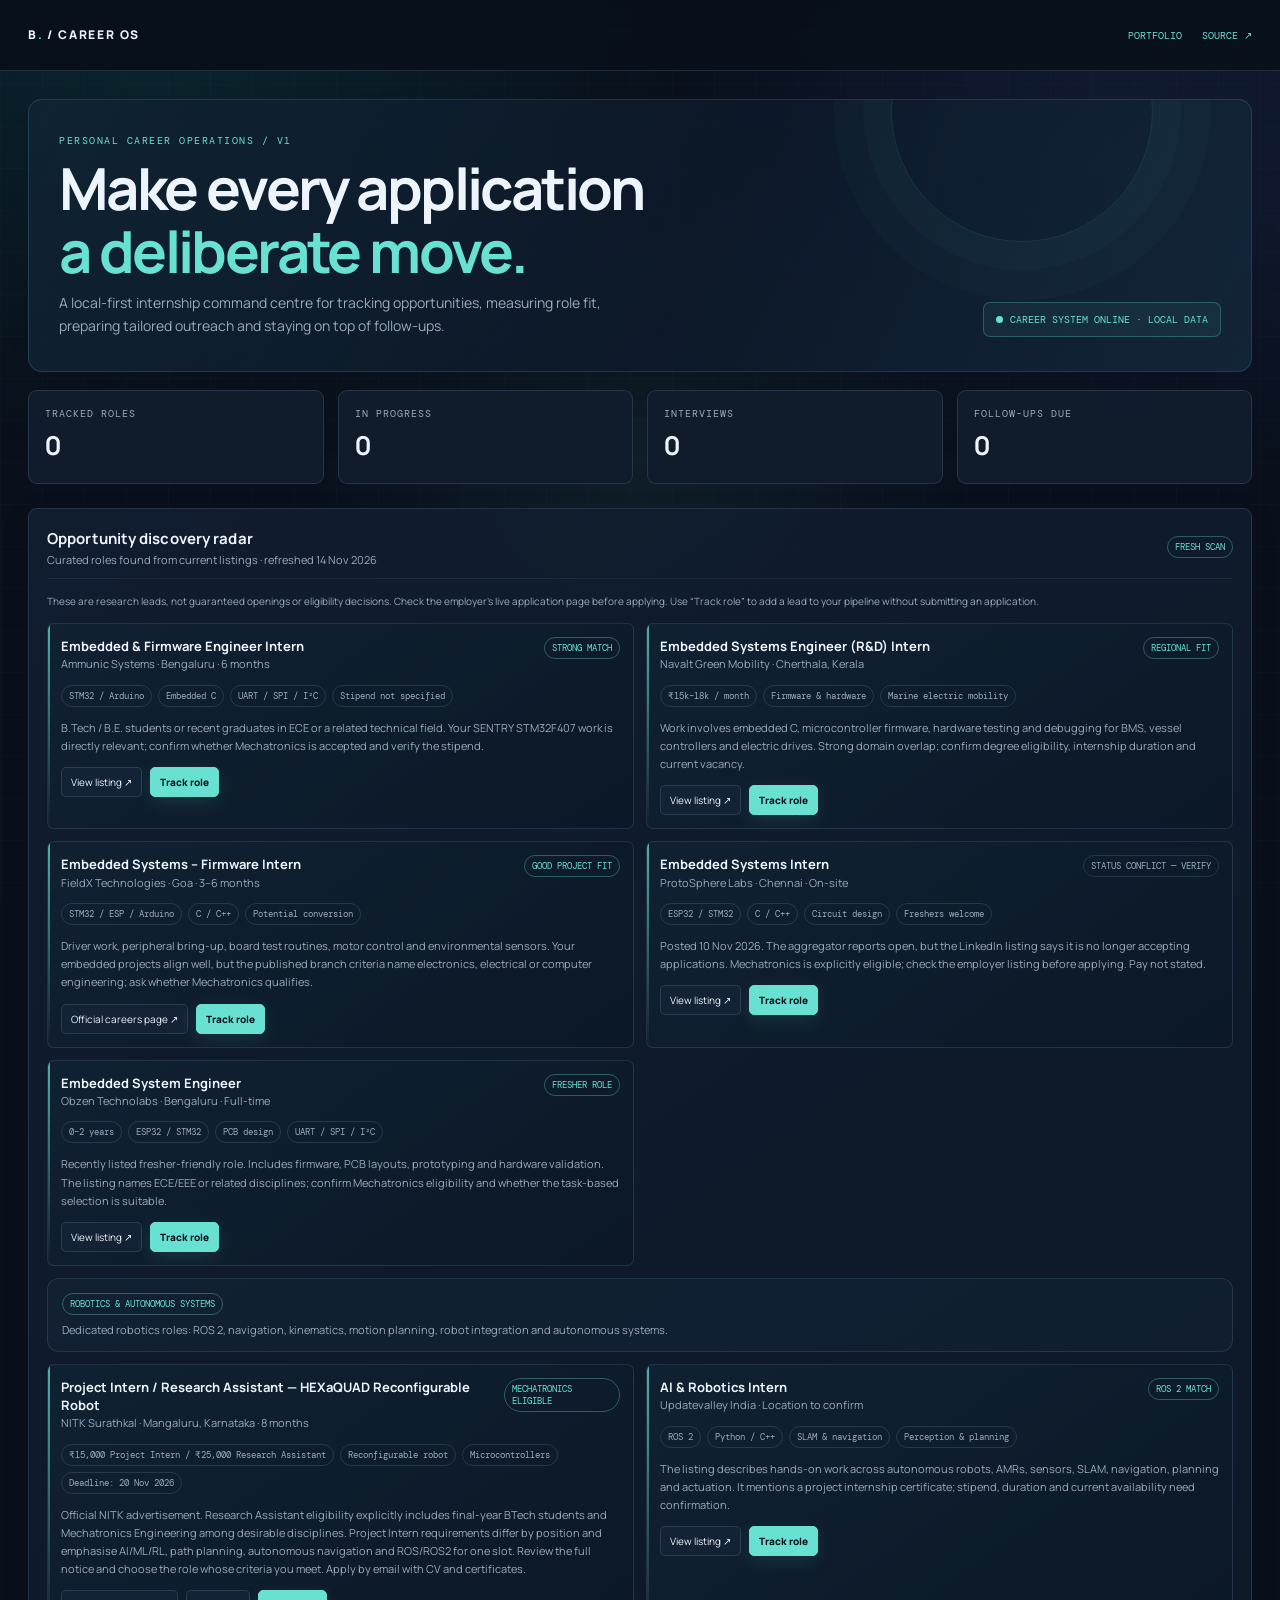
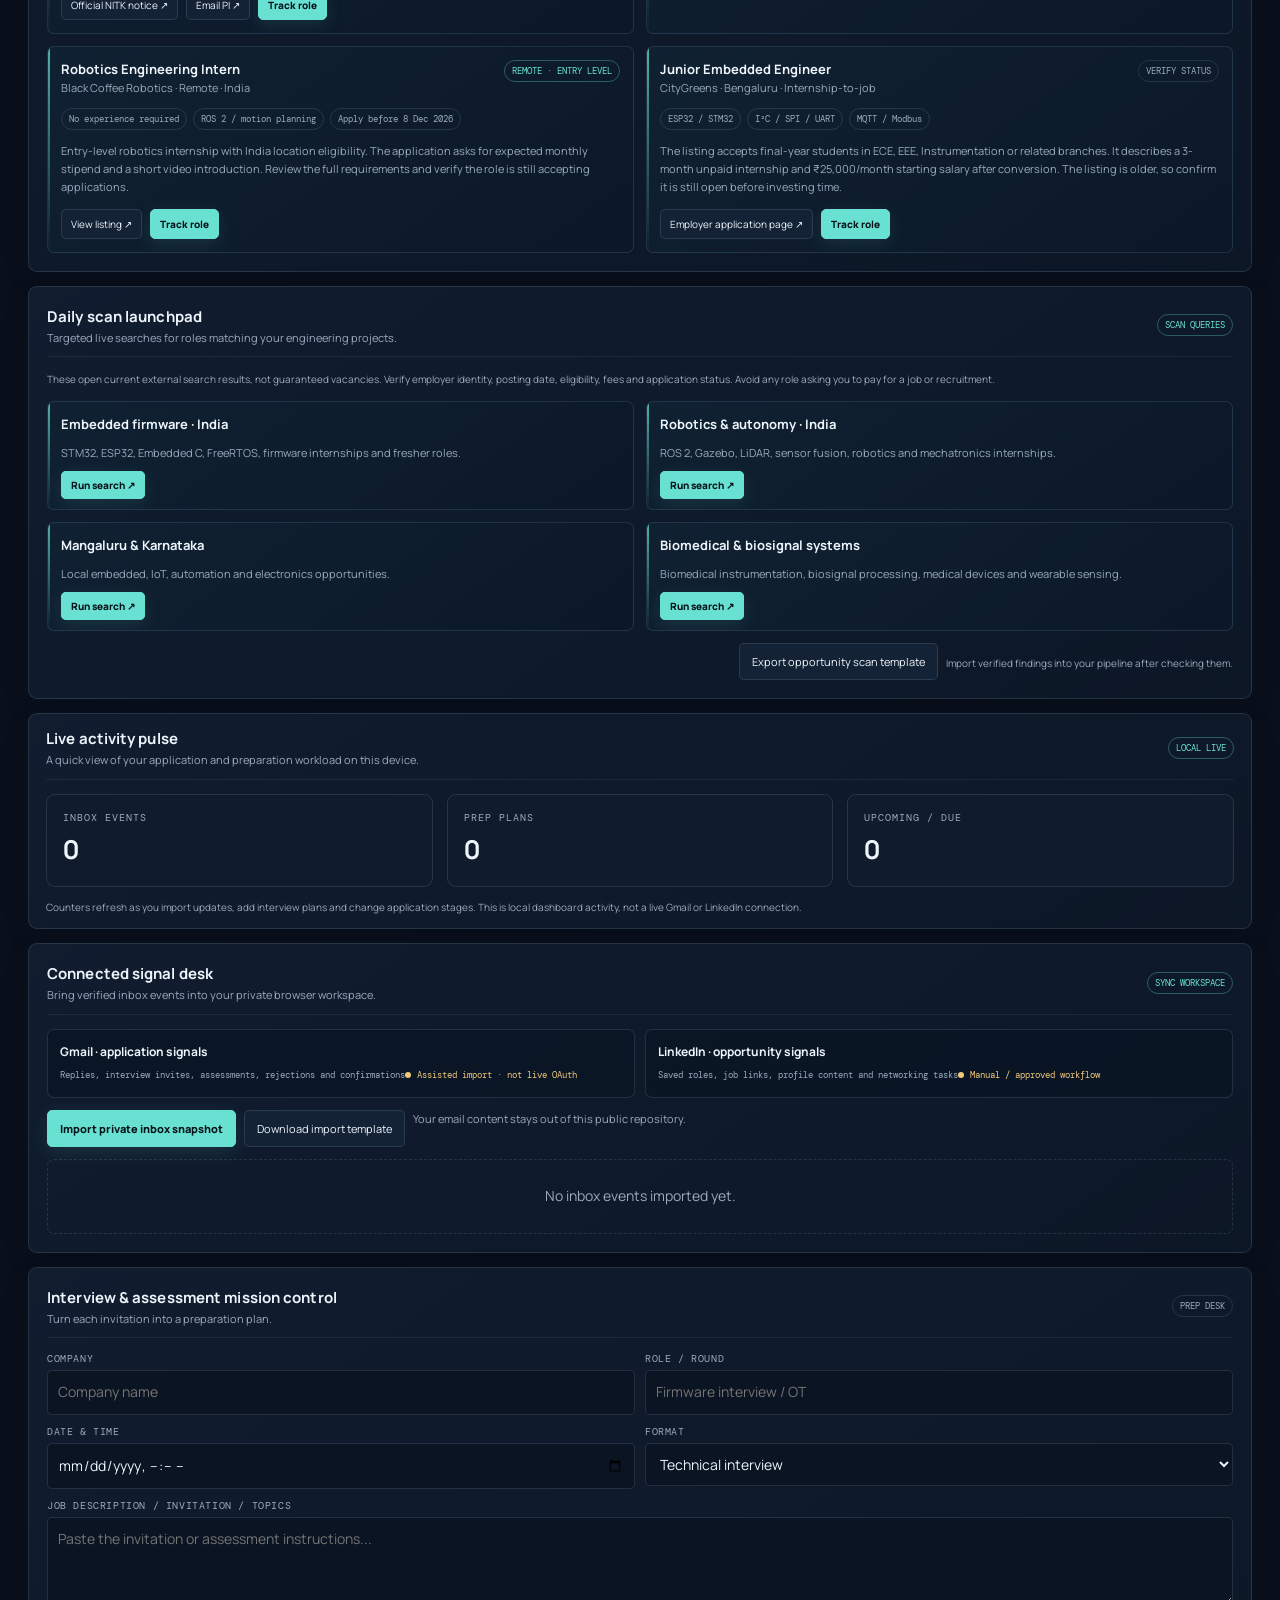
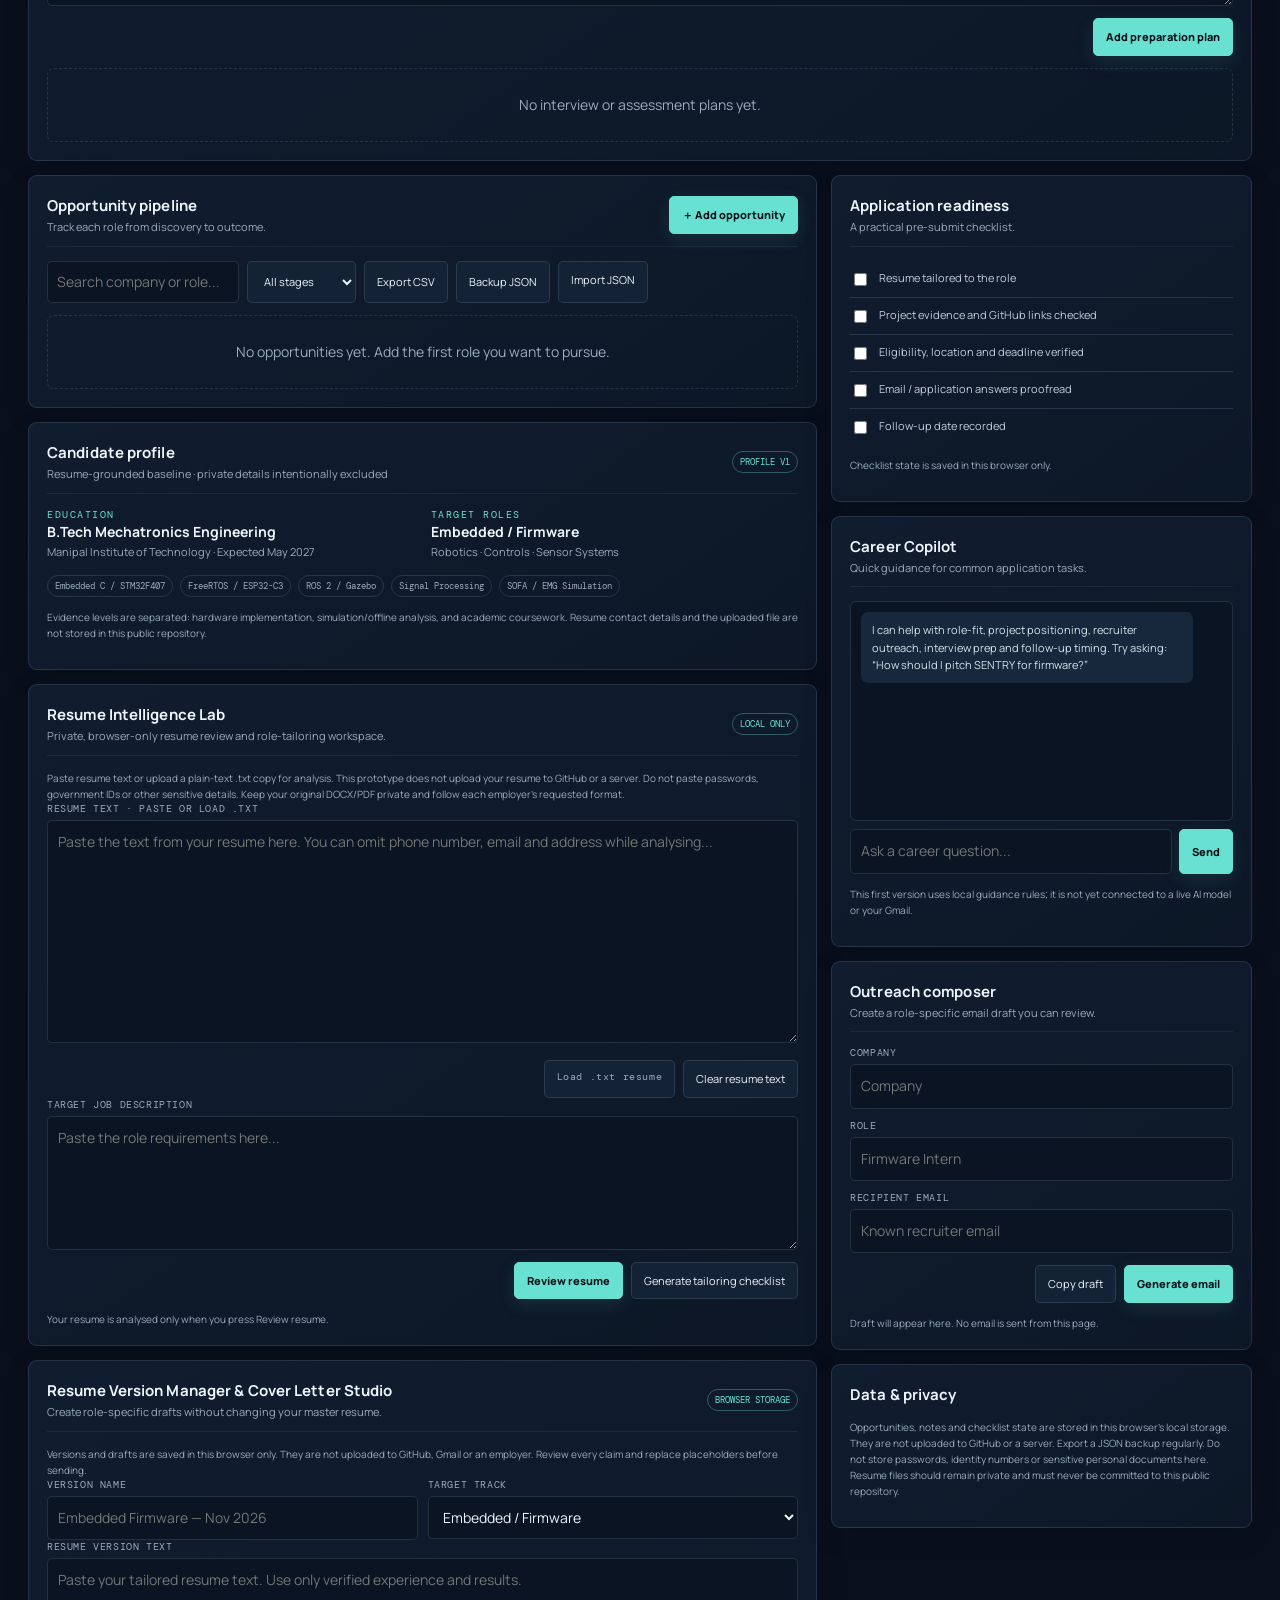
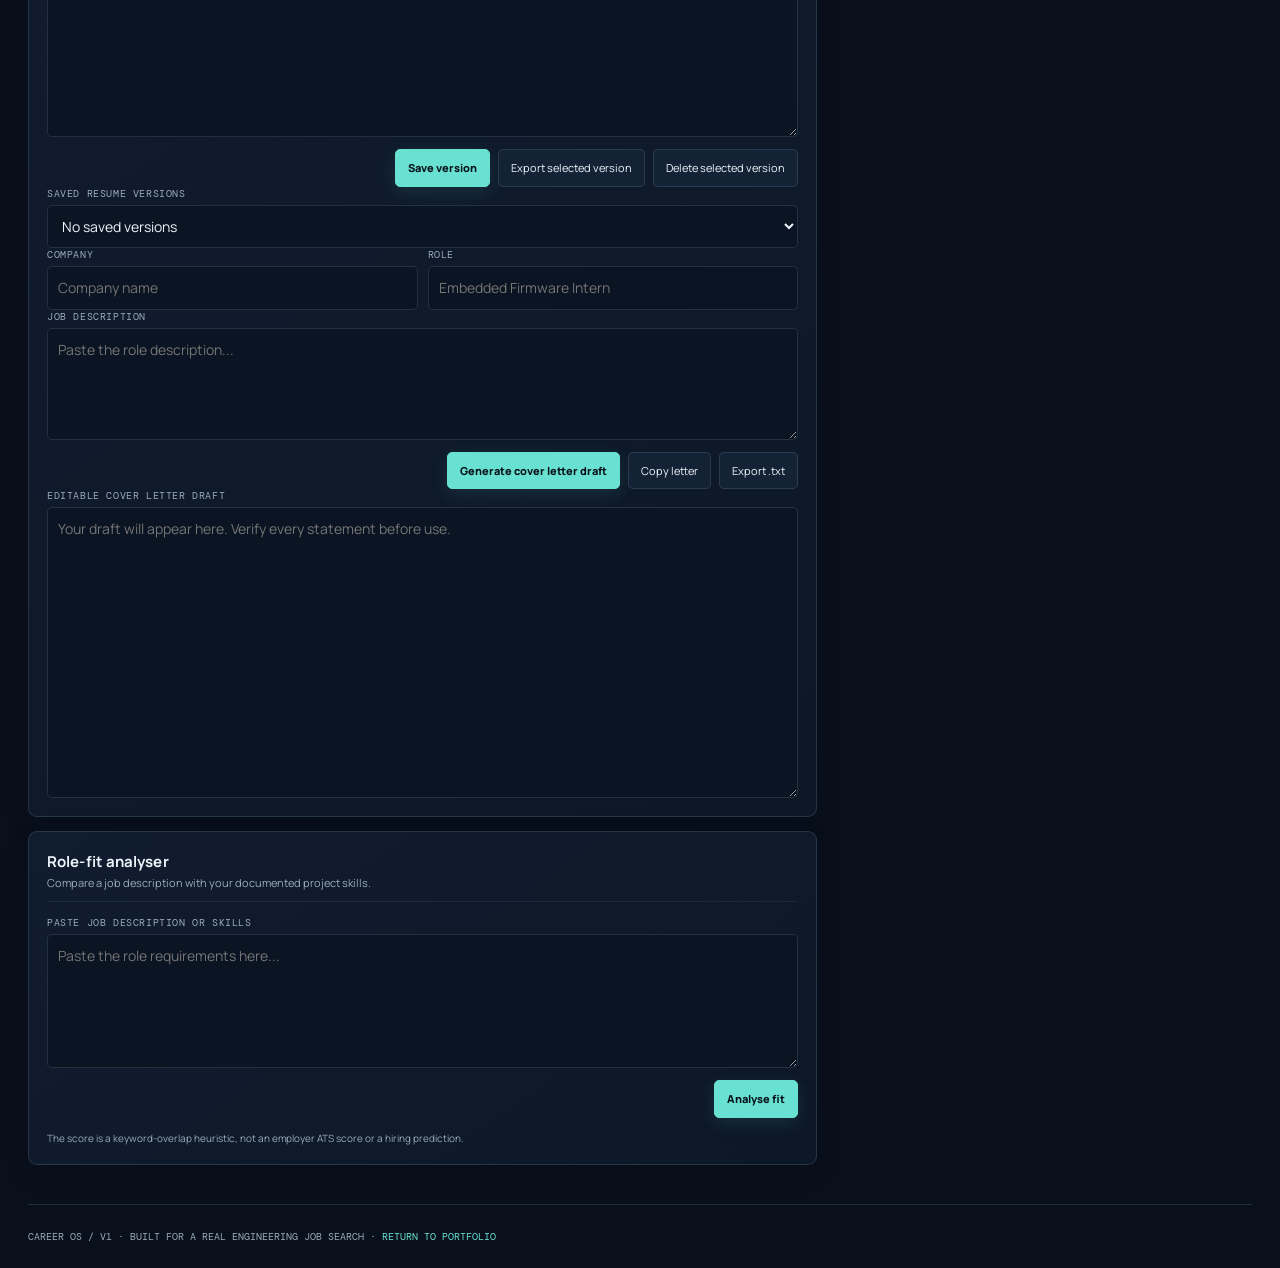
==== commit dd004929: "Add local resume version manager and cover letter studio" ====
--- a/career/index.html
+++ b/career/index.html
@@ -27,6 +27,7 @@
 <div class="field wide"><label>NOTES / NEXT ACTION</label><textarea id="notes" rows="2" placeholder="What is the next concrete step?"></textarea></div></div><div class="form-actions"><button class="btn" id="cancelBtn">Cancel</button><button class="btn primary" id="saveBtn">Save opportunity</button></div></div>
 <div class="toolbar"><input class="field filters" id="search" placeholder="Search company or role..." style="background:#0b1422;border:1px solid var(--line);padding:9px;color:var(--ink);border-radius:5px"><select id="filterStage" class="btn"><option value="">All stages</option><option>Interested</option><option>Shortlisted</option><option>Preparing</option><option>Applied</option><option>Assessment</option><option>Interview</option><option>Offer</option><option>Rejected</option><option>Withdrawn</option></select><button class="btn" id="exportBtn">Export CSV</button><button class="btn" id="backupBtn">Backup JSON</button><label class="btn" for="importFile">Import JSON</label><input id="importFile" type="file" accept="application/json" class="hidden"></div><div class="app-list" id="applications"><div class="empty">No opportunities yet. Add the first role you want to pursue.</div></div></section>
 <section class="panel"><div class="panelhead"><div><h2>Candidate profile</h2><div class="sub">Resume-grounded baseline · private details intentionally excluded</div></div><span class="pill stage">PROFILE V1</span></div><div class="grid"><div><div class="eyebrow">EDUCATION</div><b>B.Tech Mechatronics Engineering</b><div class="sub">Manipal Institute of Technology · Expected May 2027</div></div><div><div class="eyebrow">TARGET ROLES</div><b>Embedded / Firmware</b><div class="sub">Robotics · Controls · Sensor Systems</div></div></div><div class="app-meta" style="margin-top:14px"><span class="pill">Embedded C / STM32F407</span><span class="pill">FreeRTOS / ESP32-C3</span><span class="pill">ROS 2 / Gazebo</span><span class="pill">Signal Processing</span><span class="pill">SOFA / EMG Simulation</span></div><p class="note">Evidence levels are separated: hardware implementation, simulation/offline analysis, and academic coursework. Resume contact details and the uploaded file are not stored in this public repository.</p></section><section class="panel"><div class="panelhead"><div><h2>Resume Intelligence Lab</h2><div class="sub">Private, browser-only resume review and role-tailoring workspace.</div></div><span class="pill stage">LOCAL ONLY</span></div><div class="note">Paste resume text or upload a plain-text .txt copy for analysis. This prototype does not upload your resume to GitHub or a server. Do not paste passwords, government IDs or other sensitive details. Keep your original DOCX/PDF private and follow each employer's requested format.</div><div class="field"><label>RESUME TEXT · PASTE OR LOAD .TXT</label><textarea id="resumeText" rows="9" placeholder="Paste the text from your resume here. You can omit phone number, email and address while analysing..."></textarea><div class="form-actions"><label class="btn" for="resumeTxtFile">Load .txt resume</label><input id="resumeTxtFile" type="file" accept=".txt,text/plain" class="hidden"><button class="btn" id="clearResume">Clear resume text</button></div></div><div class="field"><label>TARGET JOB DESCRIPTION</label><textarea id="resumeJD" rows="5" placeholder="Paste the role requirements here..."></textarea></div><div class="form-actions"><button class="btn primary" id="reviewResume">Review resume</button><button class="btn" id="tailorResume">Generate tailoring checklist</button></div><div id="resumeReport" class="note">Your resume is analysed only when you press Review resume.</div></section>
+<section class="panel"><div class="panelhead"><div><h2>Resume Version Manager & Cover Letter Studio</h2><div class="sub">Create role-specific drafts without changing your master resume.</div></div><span class="pill stage">BROWSER STORAGE</span></div><div class="note">Versions and drafts are saved in this browser only. They are not uploaded to GitHub, Gmail or an employer. Review every claim and replace placeholders before sending.</div><div class="fields"><div class="field"><label>VERSION NAME</label><input id="versionName" placeholder="Embedded Firmware — Nov 2026"></div><div class="field"><label>TARGET TRACK</label><select id="versionTrack"><option>Embedded / Firmware</option><option>Robotics / Autonomous Systems</option><option>Biomedical / Biosignal Systems</option><option>Mechatronics / Automation</option><option>General Engineering</option></select></div></div><div class="field"><label>RESUME VERSION TEXT</label><textarea id="versionText" rows="7" placeholder="Paste your tailored resume text. Use only verified experience and results."></textarea></div><div class="form-actions"><button class="btn primary" id="saveVersion">Save version</button><button class="btn" id="exportVersion">Export selected version</button><button class="btn" id="deleteVersion">Delete selected version</button></div><div class="field"><label>SAVED RESUME VERSIONS</label><select id="versionList"><option value="">No saved versions</option></select></div><div class="divider"></div><div class="fields"><div class="field"><label>COMPANY</label><input id="letterCompany" placeholder="Company name"></div><div class="field"><label>ROLE</label><input id="letterRole" placeholder="Embedded Firmware Intern"></div></div><div class="field"><label>JOB DESCRIPTION</label><textarea id="letterJD" rows="4" placeholder="Paste the role description..."></textarea></div><div class="form-actions"><button class="btn primary" id="generateLetter">Generate cover letter draft</button><button class="btn" id="copyLetter">Copy letter</button><button class="btn" id="exportLetter">Export .txt</button></div><div class="field"><label>EDITABLE COVER LETTER DRAFT</label><textarea id="letterDraft" rows="12" placeholder="Your draft will appear here. Verify every statement before use."></textarea></div></section>
 <section class="panel"><div class="panelhead"><div><h2>Role-fit analyser</h2><div class="sub">Compare a job description with your documented project skills.</div></div></div><div class="field"><label>PASTE JOB DESCRIPTION OR SKILLS</label><textarea id="jd" rows="5" placeholder="Paste the role requirements here..."></textarea></div><div class="form-actions"><button class="btn primary" id="analyseBtn">Analyse fit</button></div><div id="fitResult" class="note">The score is a keyword-overlap heuristic, not an employer ATS score or a hiring prediction.</div></section></div>
 <aside><section class="panel"><div class="panelhead"><div><h2>Application readiness</h2><div class="sub">A practical pre-submit checklist.</div></div></div><div id="checklist"><label class="checkrow"><input type="checkbox"> Resume tailored to the role</label><label class="checkrow"><input type="checkbox"> Project evidence and GitHub links checked</label><label class="checkrow"><input type="checkbox"> Eligibility, location and deadline verified</label><label class="checkrow"><input type="checkbox"> Email / application answers proofread</label><label class="checkrow"><input type="checkbox"> Follow-up date recorded</label></div><p class="note">Checklist state is saved in this browser only.</p></section>
 <section class="panel"><div class="panelhead"><div><h2>Career Copilot</h2><div class="sub">Quick guidance for common application tasks.</div></div></div><div class="chatlog" id="chatlog"><div class="bubble">I can help with role-fit, project positioning, recruiter outreach, interview prep and follow-up timing. Try asking: “How should I pitch SENTRY for firmware?”</div></div><div class="chatinput"><input id="chatText" placeholder="Ask a career question..."><button class="btn primary" id="chatSend">Send</button></div><p class="note">This first version uses local guidance rules; it is not yet connected to a live AI model or your Gmail.</p></section>
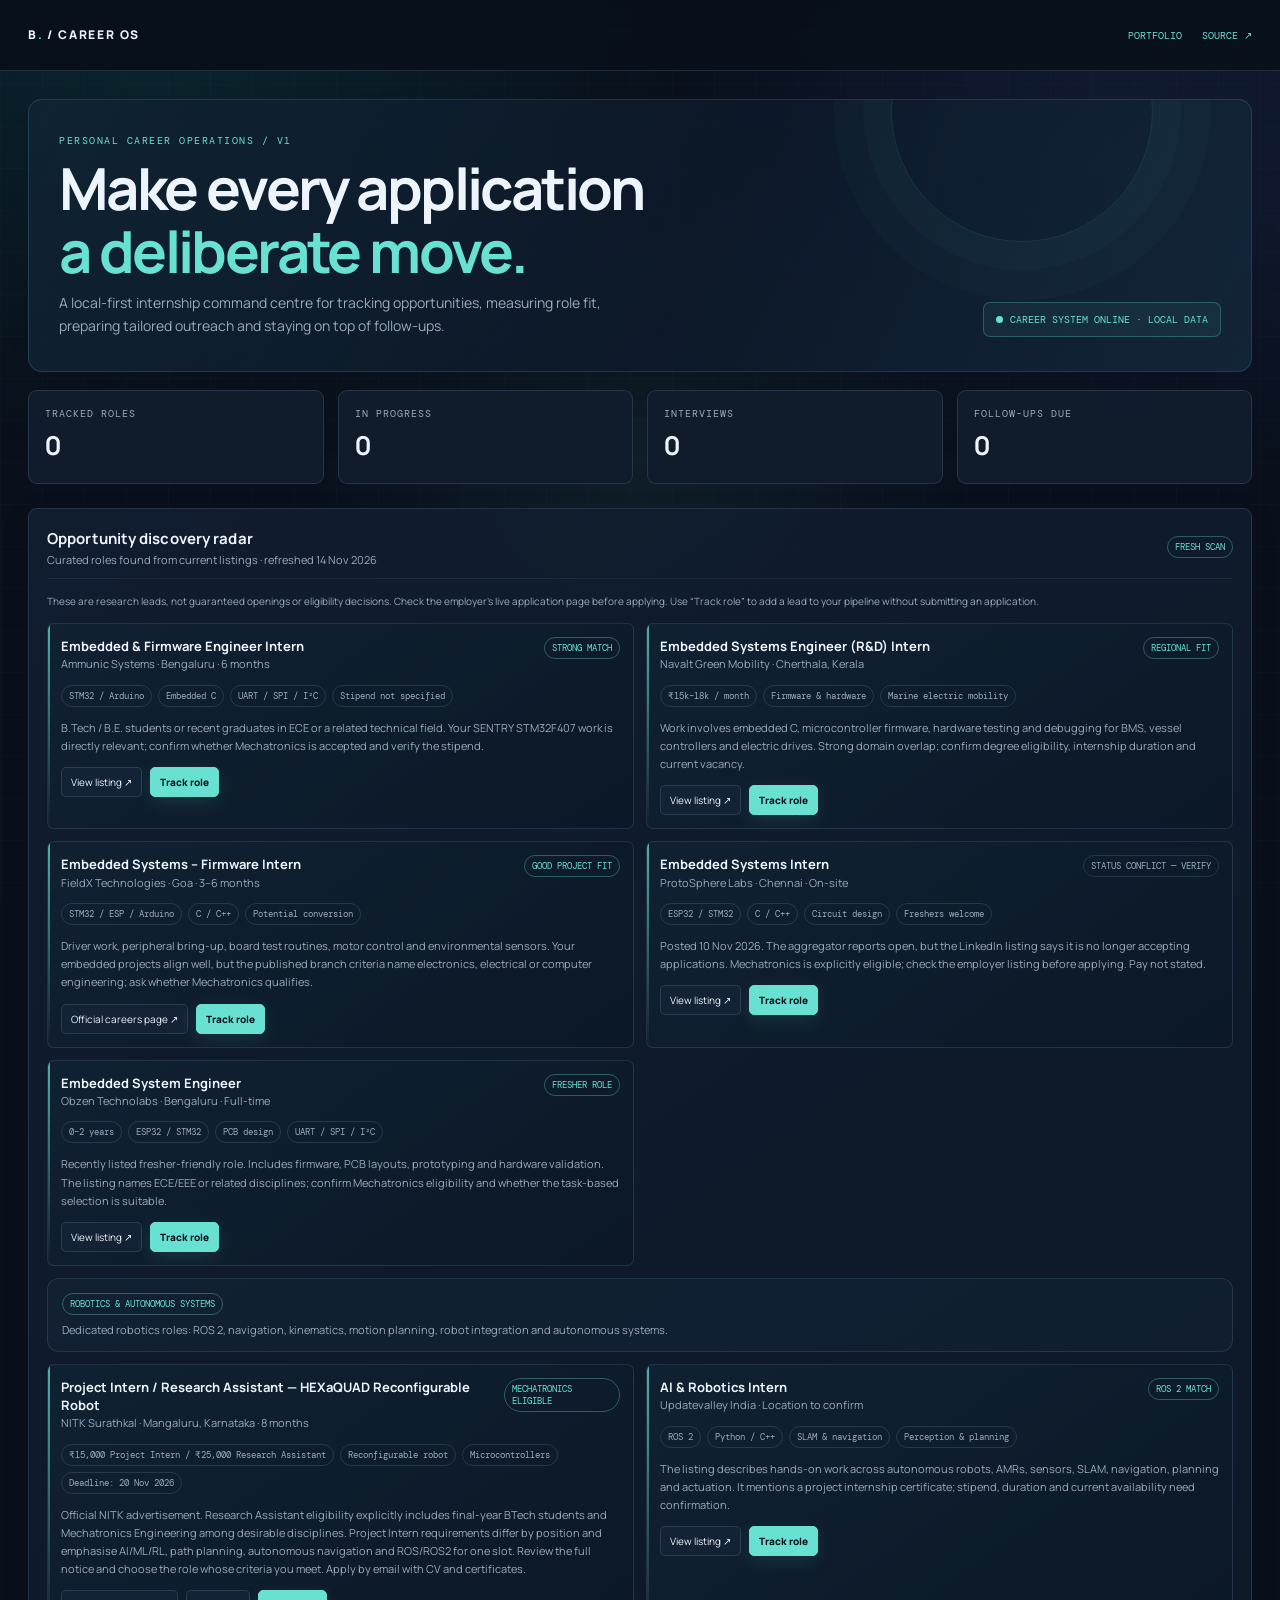
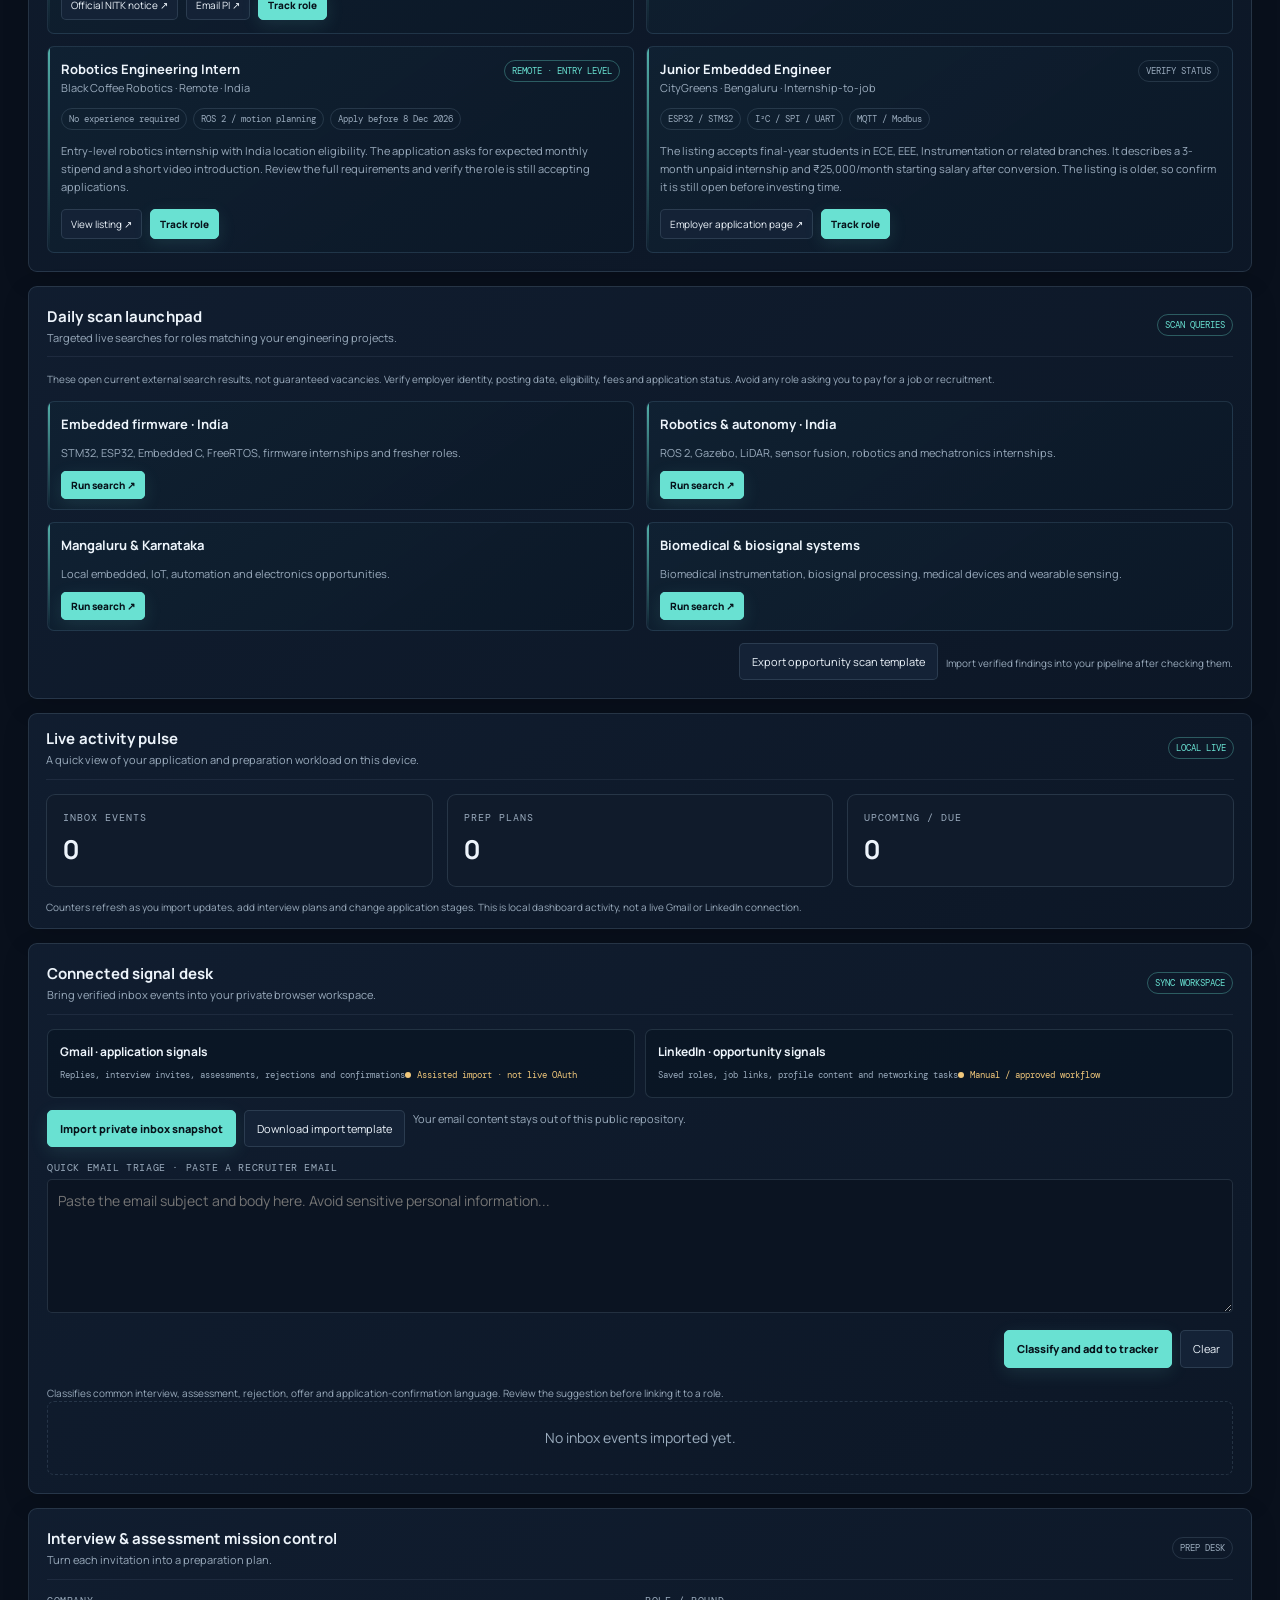
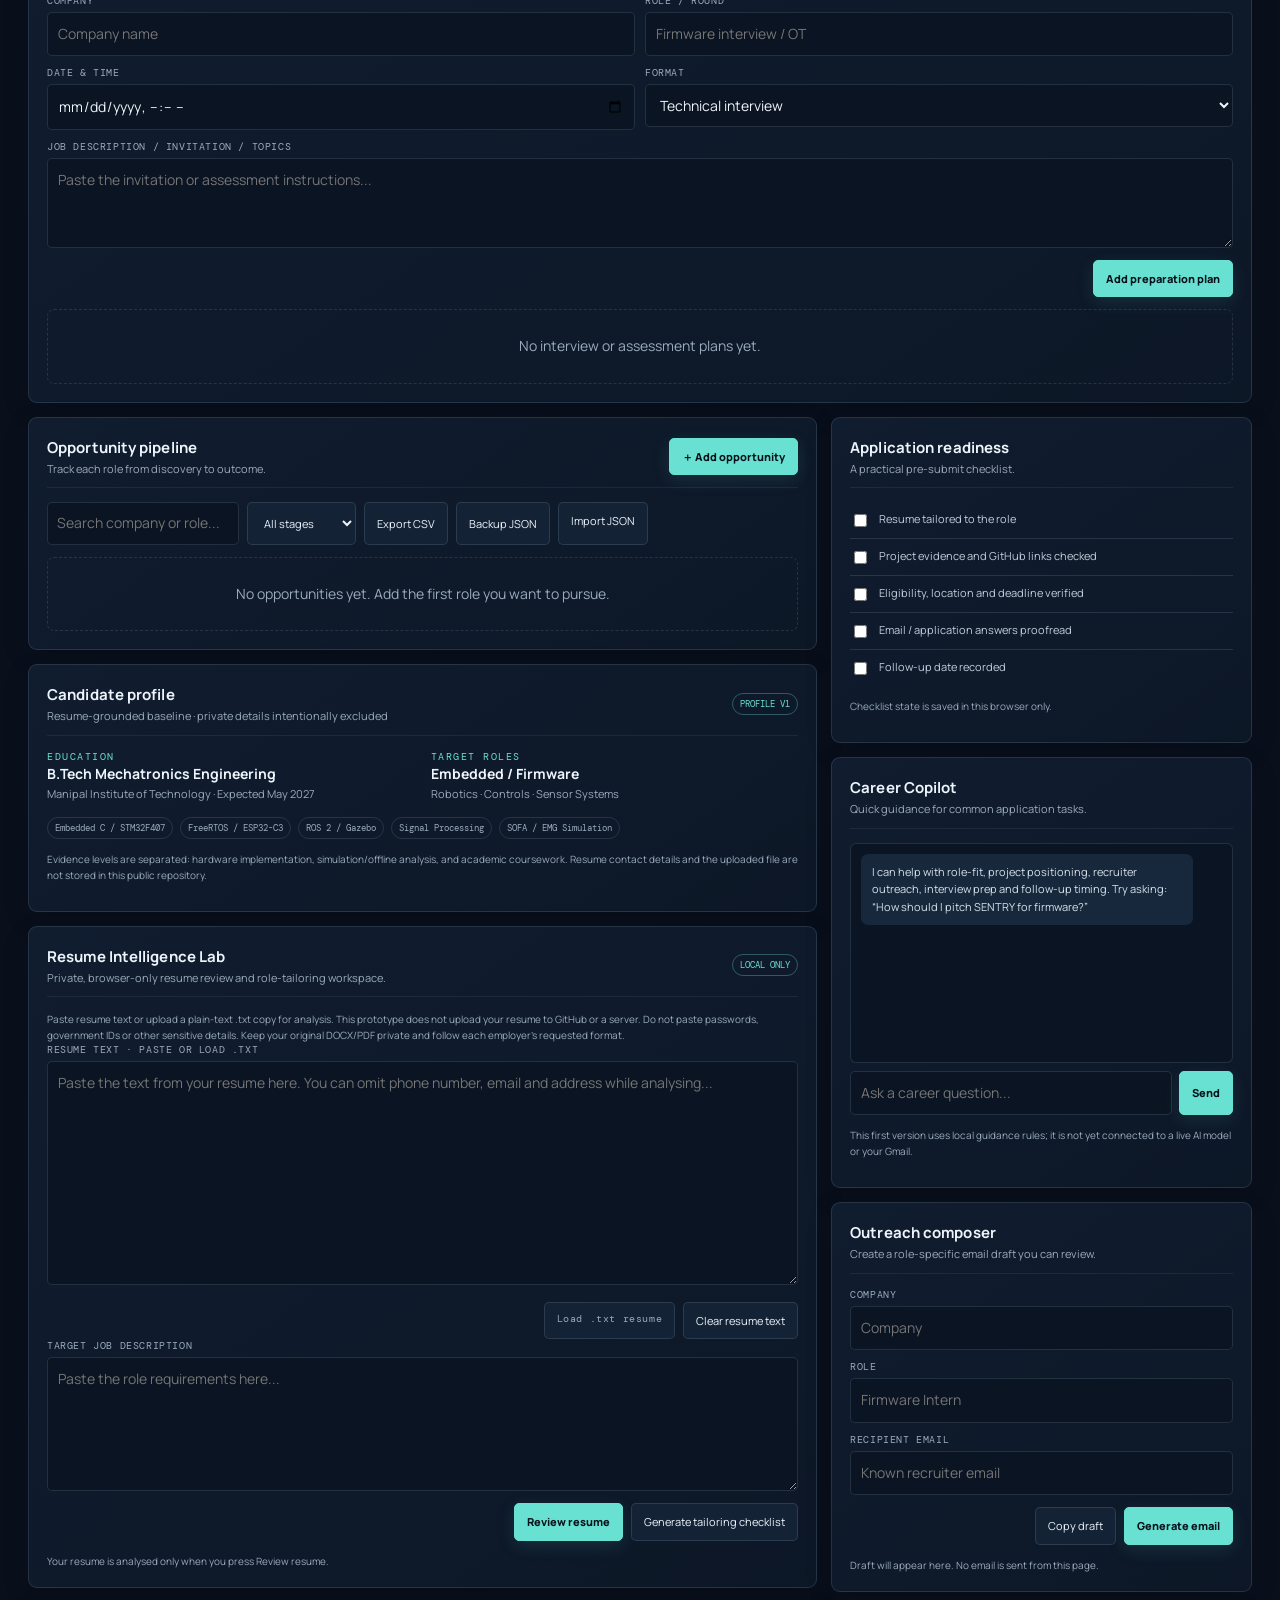
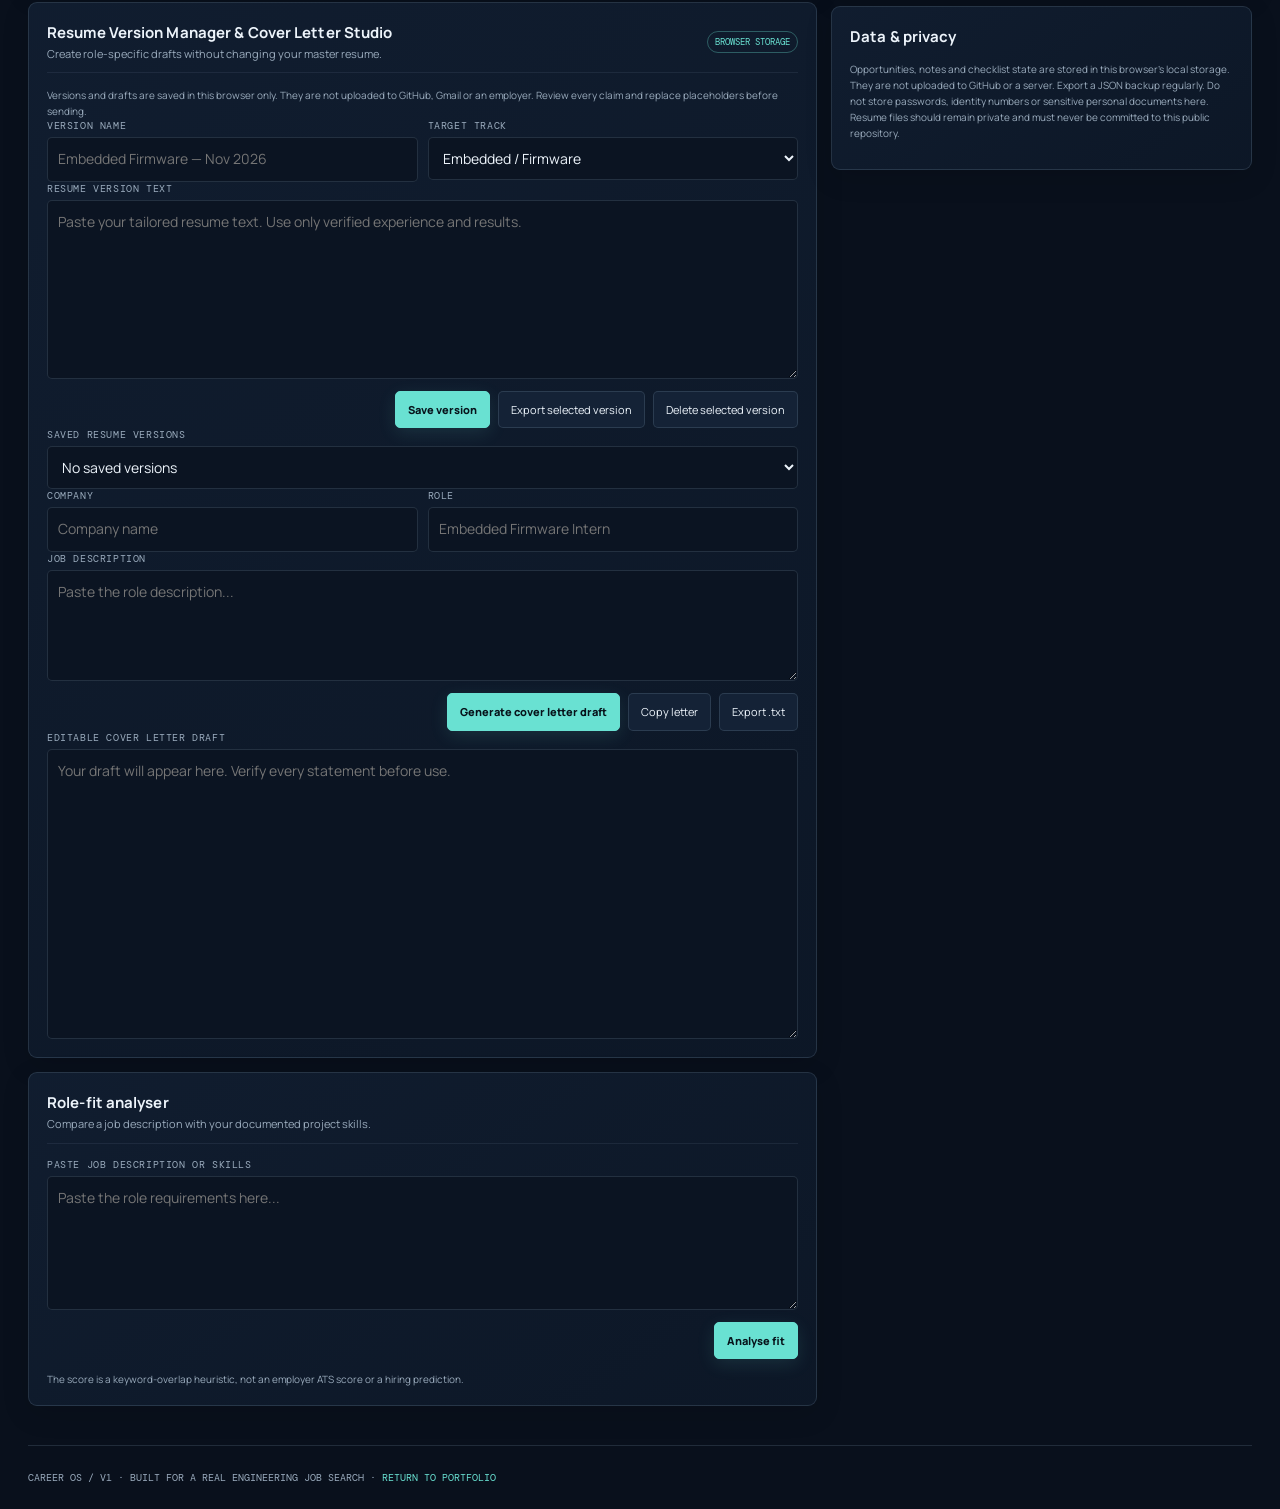
==== commit 90336385: "Add recruiter email triage input to correspondence desk" ====
--- a/career/index.html
+++ b/career/index.html
@@ -17,7 +17,7 @@
 </div></section>
 <section class="panel"><div class="panelhead"><div><h2>Daily scan launchpad</h2><div class="sub">Targeted live searches for roles matching your engineering projects.</div></div><span class="pill stage">SCAN QUERIES</span></div><div class="note">These open current external search results, not guaranteed vacancies. Verify employer identity, posting date, eligibility, fees and application status. Avoid any role asking you to pay for a job or recruitment.</div><div class="opportunity-grid"><article class="app opportunity"><h3>Embedded firmware · India</h3><p class="sub">STM32, ESP32, Embedded C, FreeRTOS, firmware internships and fresher roles.</p><a class="btn small primary" href="https://www.google.com/search?q=site%3Alinkedin.com%2Fjobs%2Fview+India+embedded+firmware+intern+STM32+ESP32+2026" target="_blank" rel="noreferrer">Run search ↗</a></article><article class="app opportunity"><h3>Robotics & autonomy · India</h3><p class="sub">ROS 2, Gazebo, LiDAR, sensor fusion, robotics and mechatronics internships.</p><a class="btn small primary" href="https://www.google.com/search?q=India+robotics+internship+ROS2+Gazebo+mechatronics+2026+jobs" target="_blank" rel="noreferrer">Run search ↗</a></article><article class="app opportunity"><h3>Mangaluru & Karnataka</h3><p class="sub">Local embedded, IoT, automation and electronics opportunities.</p><a class="btn small primary" href="https://www.google.com/search?q=Mangaluru+Karnataka+embedded+systems+internship+firmware+jobs+2026" target="_blank" rel="noreferrer">Run search ↗</a></article><article class="app opportunity"><h3>Biomedical & biosignal systems</h3><p class="sub">Biomedical instrumentation, biosignal processing, medical devices and wearable sensing.</p><a class="btn small primary" href="https://www.google.com/search?q=India+biomedical+devices+embedded+systems+internship+2026" target="_blank" rel="noreferrer">Run search ↗</a></article></div><div class="form-actions"><button class="btn" id="scanExport">Export opportunity scan template</button><span class="note">Import verified findings into your pipeline after checking them.</span></div></section>
 <section class="panel" style="padding:13px 17px"><div class="panelhead"><div><h2>Live activity pulse</h2><div class="sub">A quick view of your application and preparation workload on this device.</div></div><span class="pill stage"><span class="live-dot"></span>LOCAL LIVE</span></div><div class="stats" style="margin:0;grid-template-columns:repeat(3,1fr)"><div class="stat"><small>INBOX EVENTS</small><strong id="pulse-inbox">0</strong></div><div class="stat"><small>PREP PLANS</small><strong id="pulse-prep">0</strong></div><div class="stat"><small>UPCOMING / DUE</small><strong id="pulse-next">0</strong></div></div><div class="note">Counters refresh as you import updates, add interview plans and change application stages. This is local dashboard activity, not a live Gmail or LinkedIn connection.</div></section>
-<section class="panel"><div class="panelhead"><div><h2>Connected signal desk</h2><div class="sub">Bring verified inbox events into your private browser workspace.</div></div><span class="pill stage">SYNC WORKSPACE</span></div><div class="integration-strip"><div class="integration"><b>Gmail · application signals</b><small>Replies, interview invites, assessments, rejections and confirmations</small><div class="state">Assisted import · not live OAuth</div></div><div class="integration"><b>LinkedIn · opportunity signals</b><small>Saved roles, job links, profile content and networking tasks</small><div class="state">Manual / approved workflow</div></div></div><div class="toolbar" style="margin-top:12px"><label class="btn primary" for="inboxImport">Import private inbox snapshot</label><input id="inboxImport" type="file" accept="application/json" class="hidden"><button class="btn" id="downloadInboxTemplate">Download import template</button><span class="sub">Your email content stays out of this public repository.</span></div><div id="inboxEvents" class="app-list"><div class="empty">No inbox events imported yet.</div></div></section>
+<section class="panel"><div class="panelhead"><div><h2>Connected signal desk</h2><div class="sub">Bring verified inbox events into your private browser workspace.</div></div><span class="pill stage">SYNC WORKSPACE</span></div><div class="integration-strip"><div class="integration"><b>Gmail · application signals</b><small>Replies, interview invites, assessments, rejections and confirmations</small><div class="state">Assisted import · not live OAuth</div></div><div class="integration"><b>LinkedIn · opportunity signals</b><small>Saved roles, job links, profile content and networking tasks</small><div class="state">Manual / approved workflow</div></div></div><div class="toolbar" style="margin-top:12px"><label class="btn primary" for="inboxImport">Import private inbox snapshot</label><input id="inboxImport" type="file" accept="application/json" class="hidden"><button class="btn" id="downloadInboxTemplate">Download import template</button><span class="sub">Your email content stays out of this public repository.</span></div><div class="field" style="margin-top:14px"><label>QUICK EMAIL TRIAGE · PASTE A RECRUITER EMAIL</label><textarea id="emailTriageText" rows="5" placeholder="Paste the email subject and body here. Avoid sensitive personal information..."></textarea><div class="form-actions"><button class="btn primary" id="triageEmail">Classify and add to tracker</button><button class="btn" id="clearTriage">Clear</button></div><div id="triageResult" class="note">Classifies common interview, assessment, rejection, offer and application-confirmation language. Review the suggestion before linking it to a role.</div></div><div id="inboxEvents" class="app-list"><div class="empty">No inbox events imported yet.</div></div></section>
 <section class="panel"><div class="panelhead"><div><h2>Interview & assessment mission control</h2><div class="sub">Turn each invitation into a preparation plan.</div></div><span class="pill">PREP DESK</span></div><div class="fields"><div class="field"><label>COMPANY</label><input id="prepCompany" placeholder="Company name"></div><div class="field"><label>ROLE / ROUND</label><input id="prepRole" placeholder="Firmware interview / OT"></div><div class="field"><label>DATE & TIME</label><input id="prepDate" type="datetime-local"></div><div class="field"><label>FORMAT</label><select id="prepFormat"><option>Technical interview</option><option>Online test (OT)</option><option>HR interview</option><option>Take-home assignment</option><option>Technical discussion</option></select></div><div class="field wide"><label>JOB DESCRIPTION / INVITATION / TOPICS</label><textarea id="prepTopics" rows="3" placeholder="Paste the invitation or assessment instructions..."></textarea></div></div><div class="form-actions"><button class="btn primary" id="savePrep">Add preparation plan</button></div><div id="prepList" class="app-list" style="margin-top:12px"><div class="empty">No interview or assessment plans yet.</div></div></section><div class="layout"><div><section class="panel"><div class="panelhead"><div><h2>Opportunity pipeline</h2><div class="sub">Track each role from discovery to outcome.</div></div><button class="btn primary" id="newBtn">＋ Add opportunity</button></div>
 <div id="entryForm" class="hidden"><div class="fields">
 <div class="field"><label>COMPANY *</label><input id="company" placeholder="Company name"></div><div class="field"><label>ROLE *</label><input id="role" placeholder="Embedded Firmware Intern"></div>
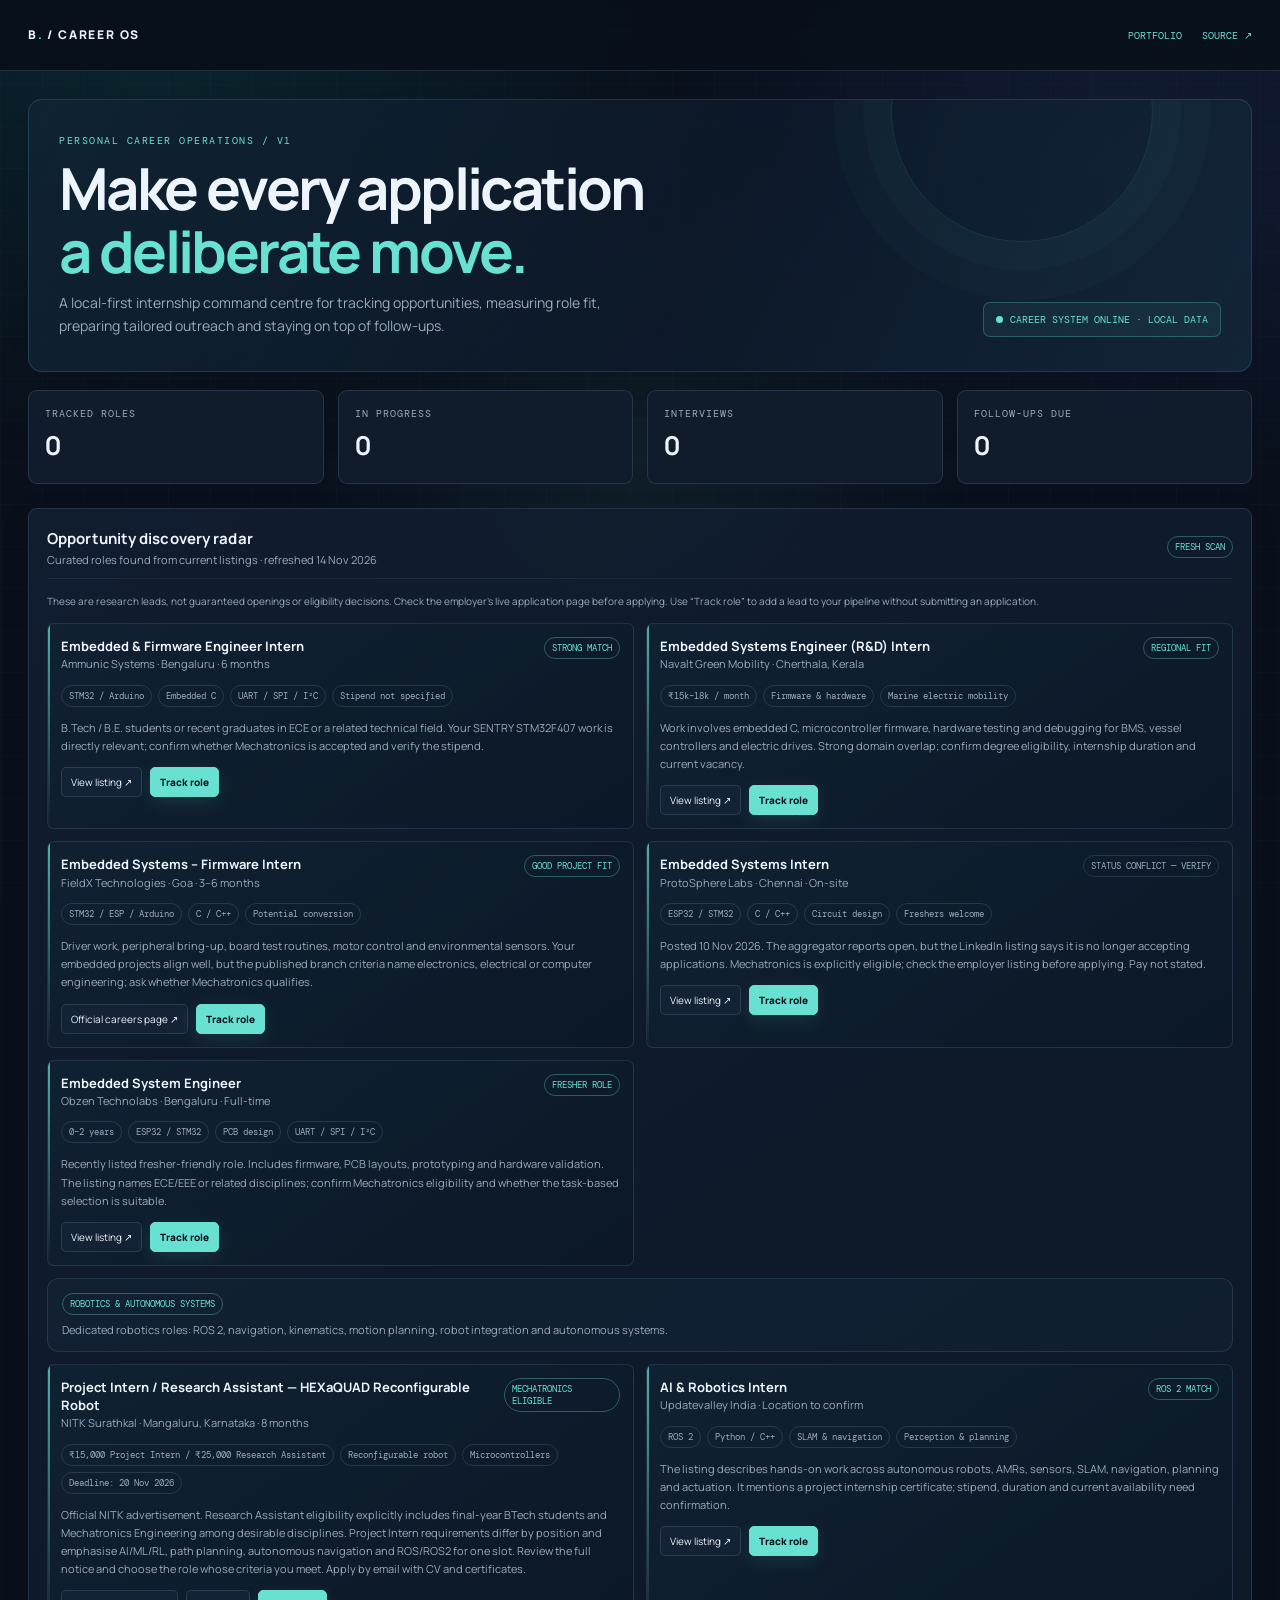
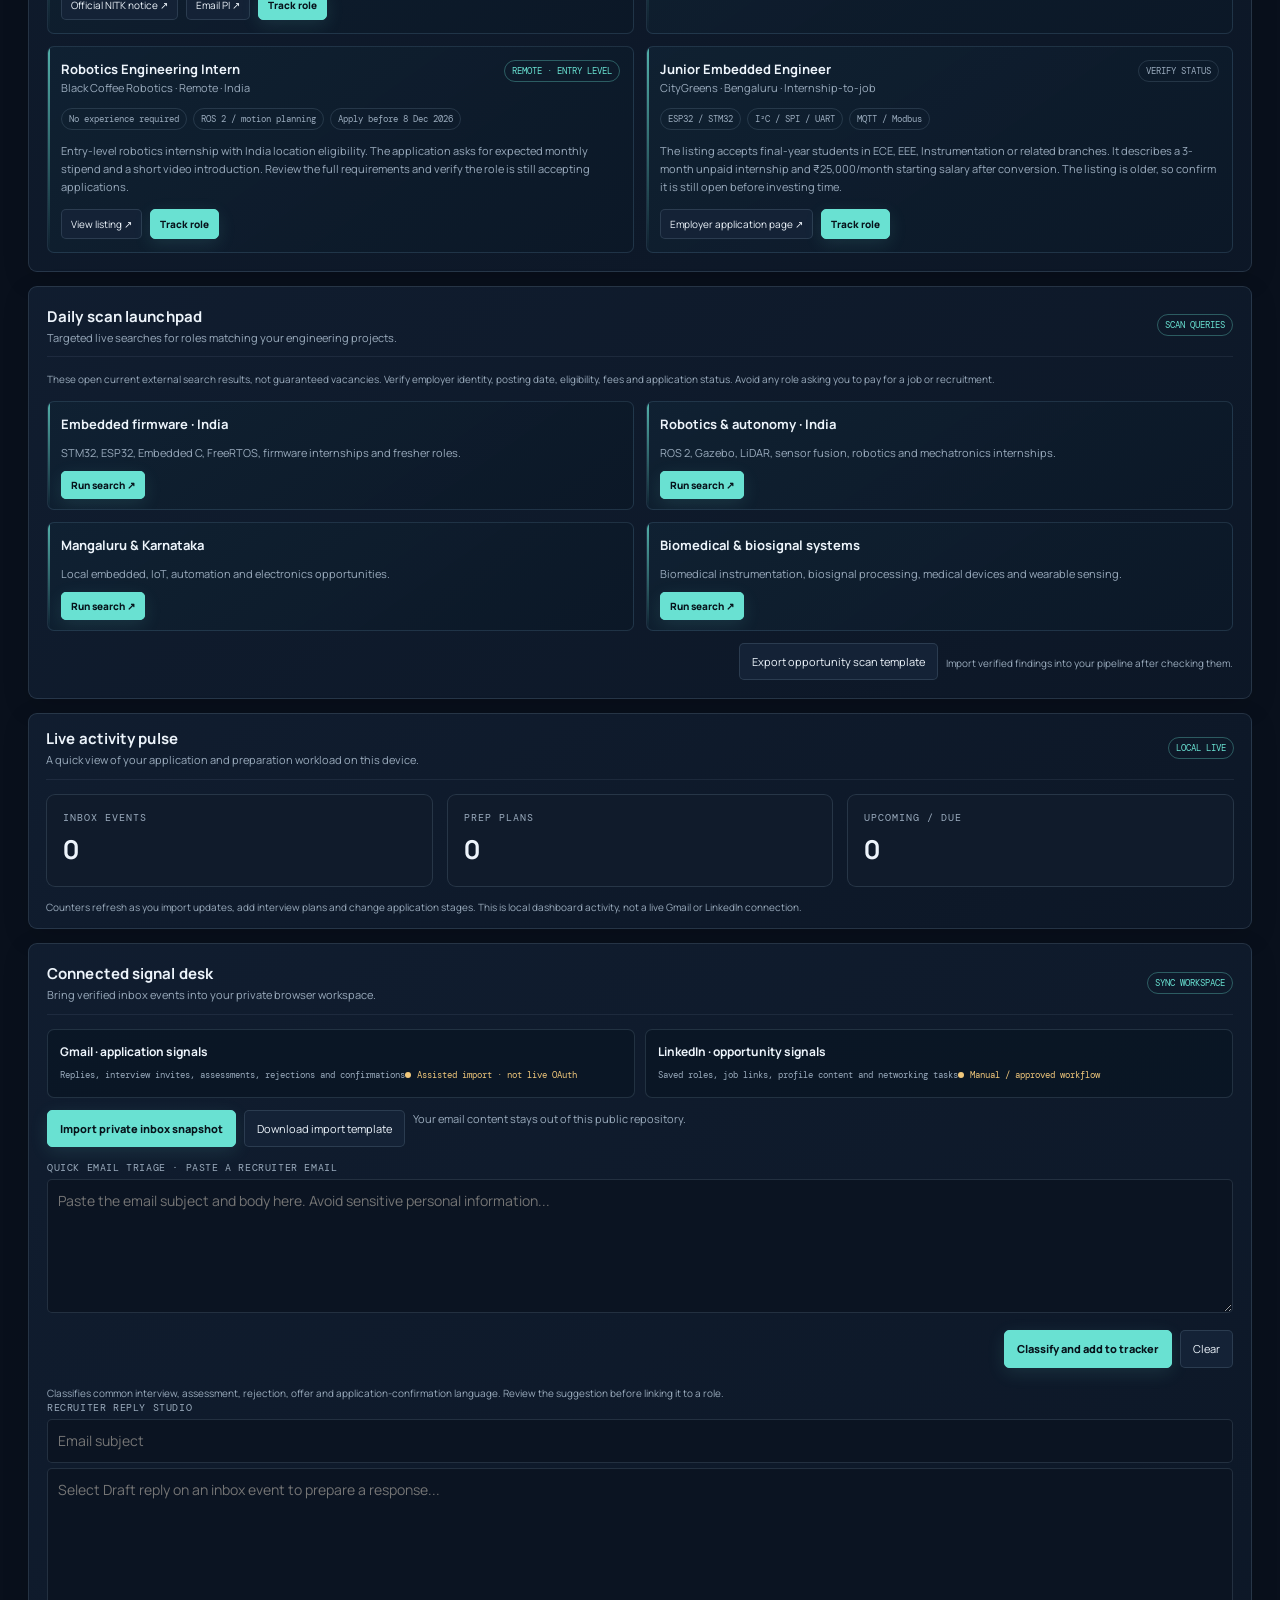
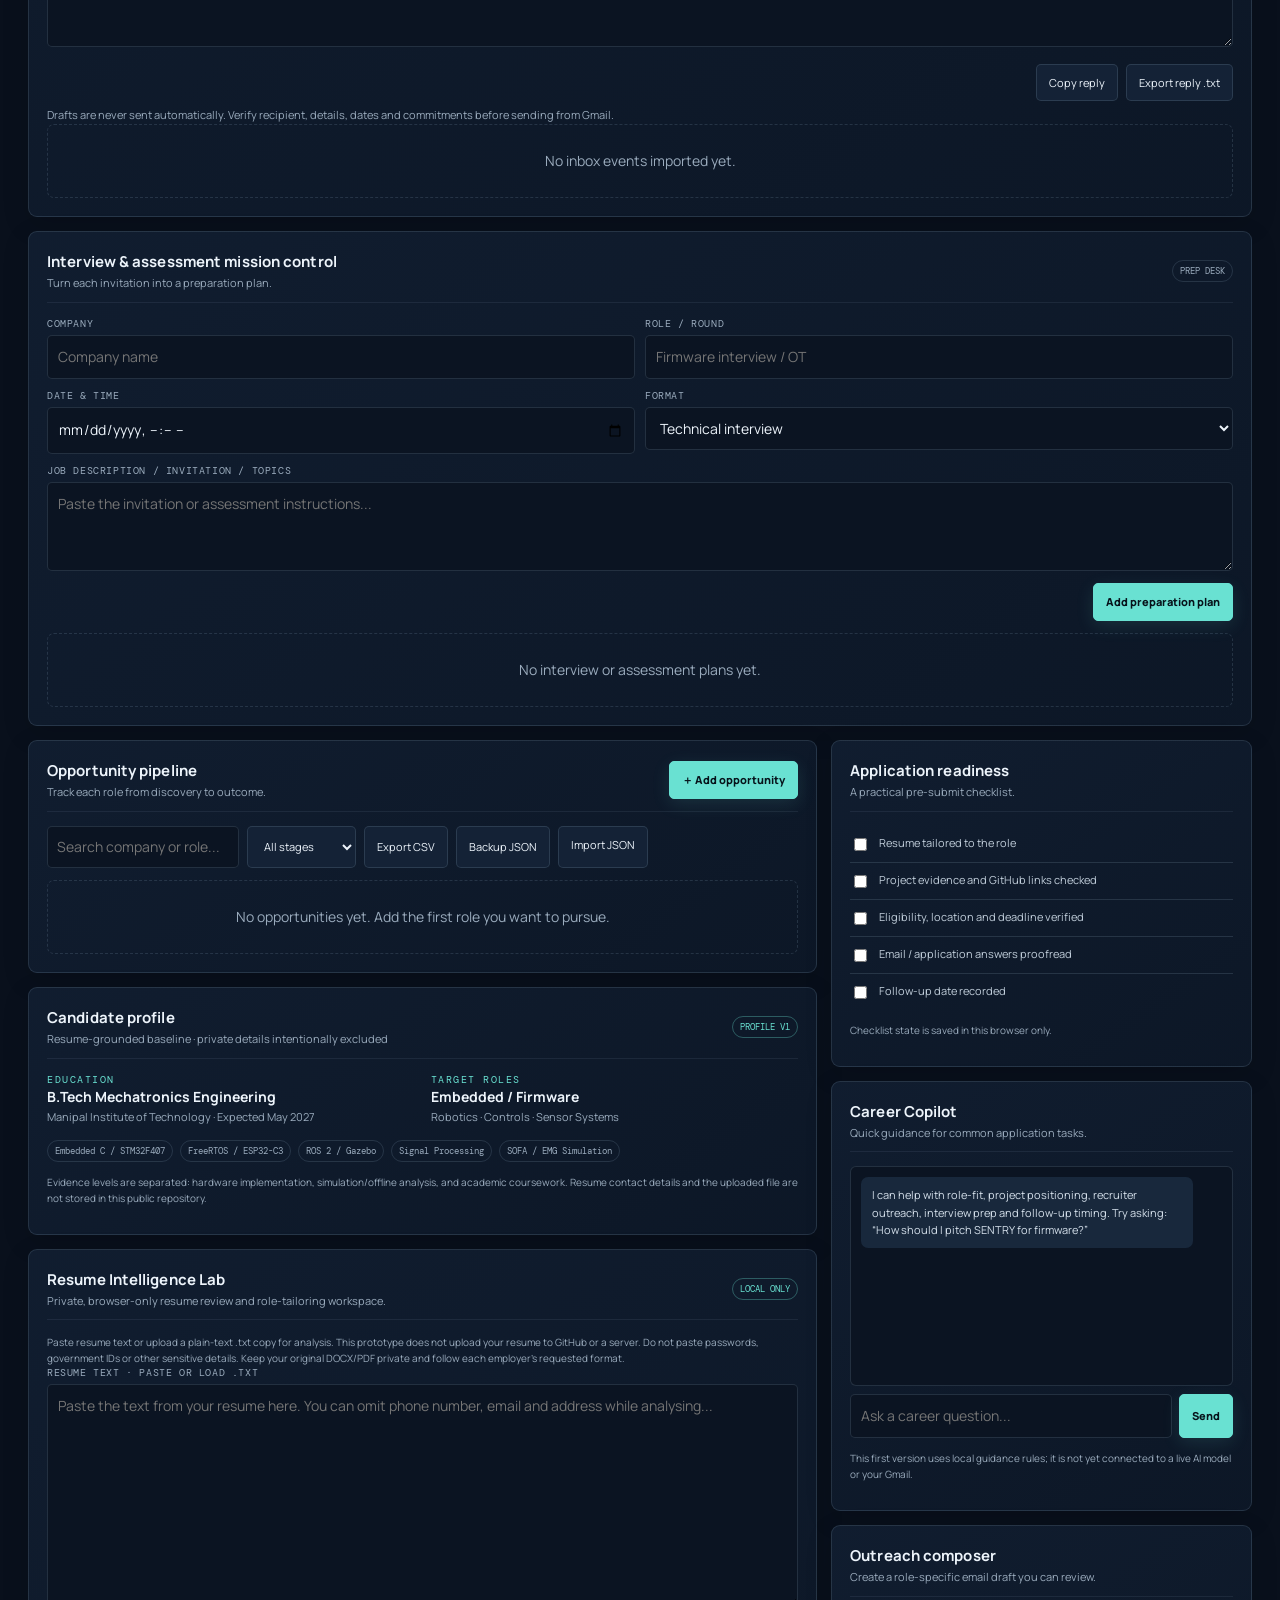
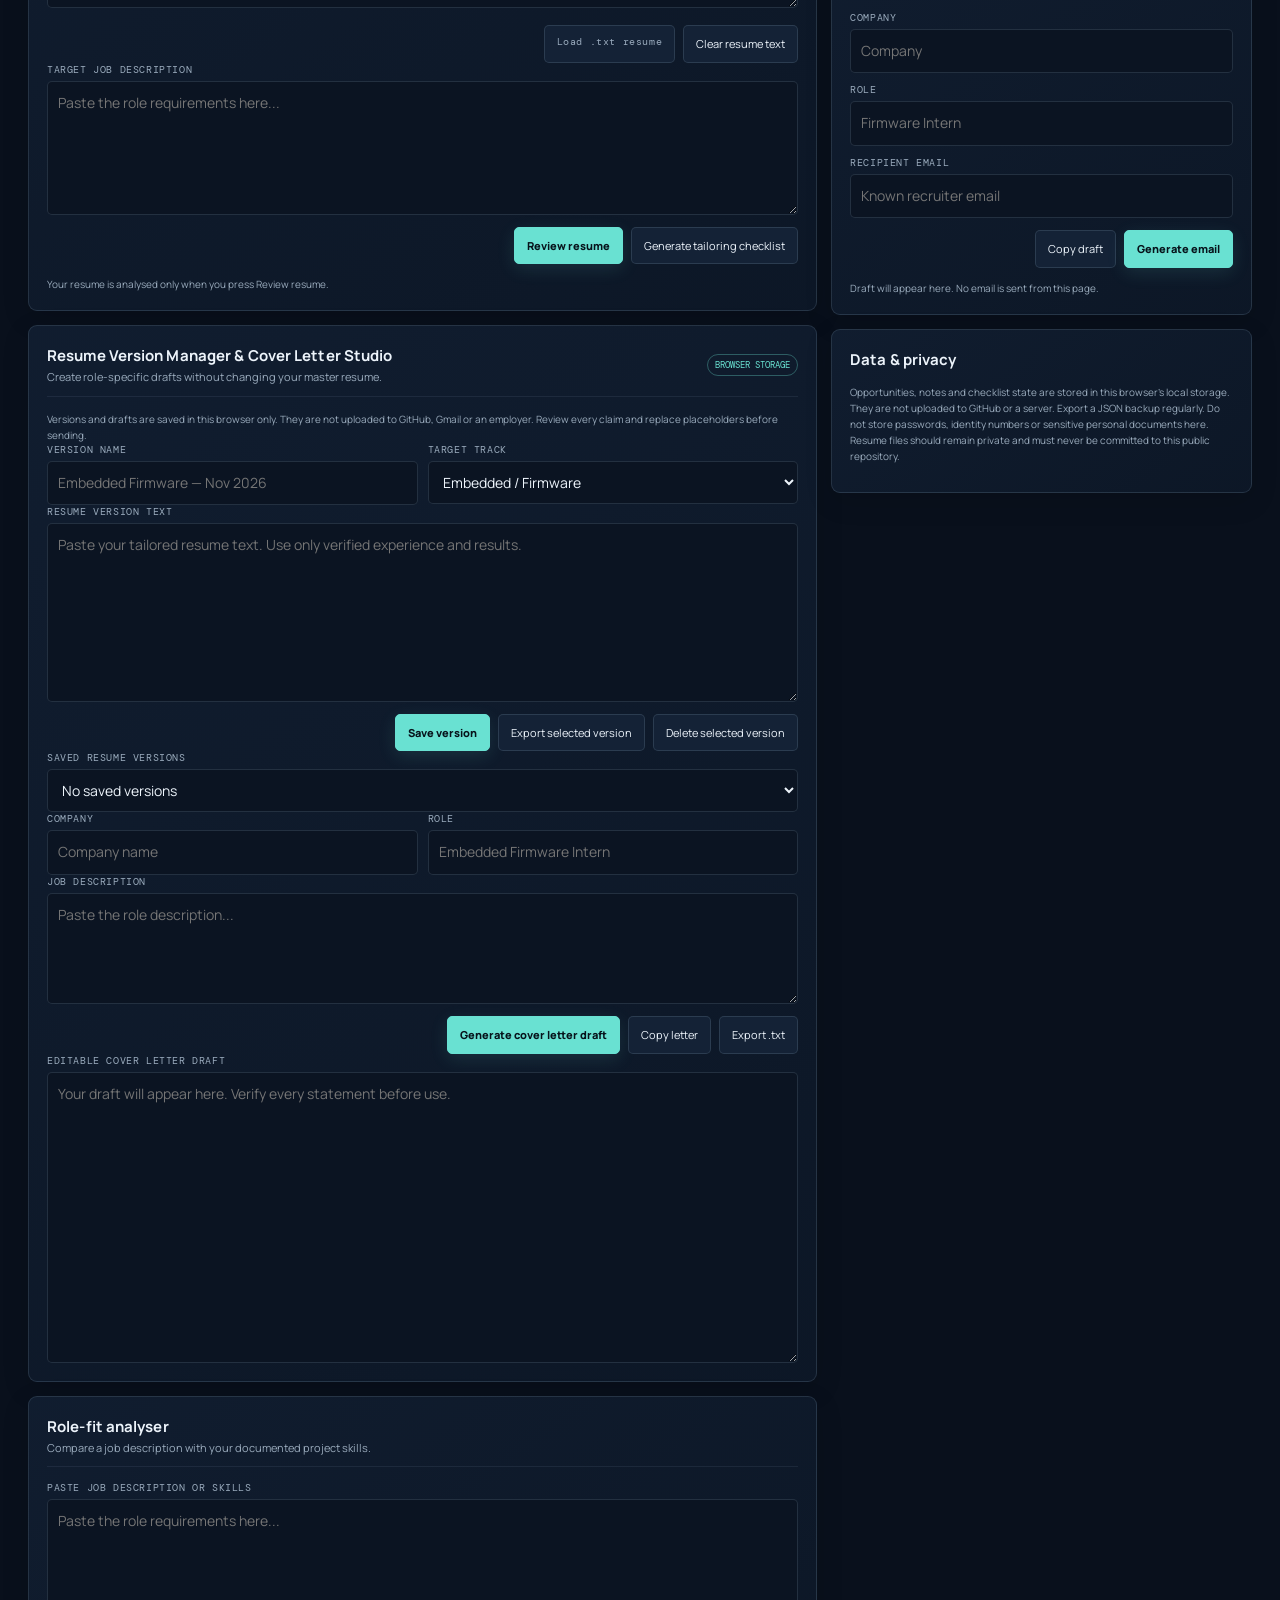
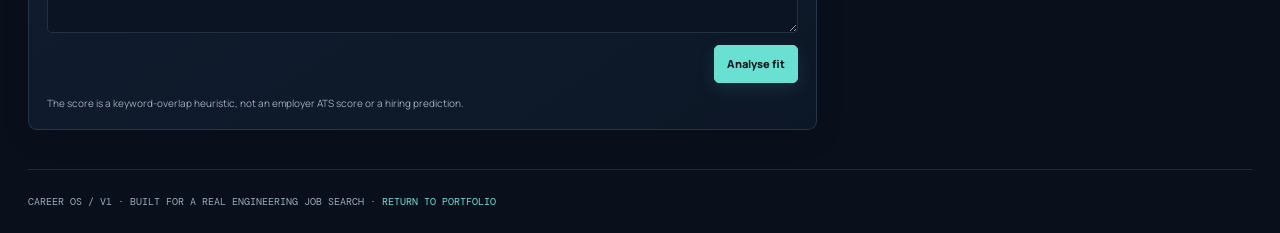
==== commit a0001593: "Add recruiter reply studio to correspondence desk" ====
--- a/career/index.html
+++ b/career/index.html
@@ -17,7 +17,7 @@
 </div></section>
 <section class="panel"><div class="panelhead"><div><h2>Daily scan launchpad</h2><div class="sub">Targeted live searches for roles matching your engineering projects.</div></div><span class="pill stage">SCAN QUERIES</span></div><div class="note">These open current external search results, not guaranteed vacancies. Verify employer identity, posting date, eligibility, fees and application status. Avoid any role asking you to pay for a job or recruitment.</div><div class="opportunity-grid"><article class="app opportunity"><h3>Embedded firmware · India</h3><p class="sub">STM32, ESP32, Embedded C, FreeRTOS, firmware internships and fresher roles.</p><a class="btn small primary" href="https://www.google.com/search?q=site%3Alinkedin.com%2Fjobs%2Fview+India+embedded+firmware+intern+STM32+ESP32+2026" target="_blank" rel="noreferrer">Run search ↗</a></article><article class="app opportunity"><h3>Robotics & autonomy · India</h3><p class="sub">ROS 2, Gazebo, LiDAR, sensor fusion, robotics and mechatronics internships.</p><a class="btn small primary" href="https://www.google.com/search?q=India+robotics+internship+ROS2+Gazebo+mechatronics+2026+jobs" target="_blank" rel="noreferrer">Run search ↗</a></article><article class="app opportunity"><h3>Mangaluru & Karnataka</h3><p class="sub">Local embedded, IoT, automation and electronics opportunities.</p><a class="btn small primary" href="https://www.google.com/search?q=Mangaluru+Karnataka+embedded+systems+internship+firmware+jobs+2026" target="_blank" rel="noreferrer">Run search ↗</a></article><article class="app opportunity"><h3>Biomedical & biosignal systems</h3><p class="sub">Biomedical instrumentation, biosignal processing, medical devices and wearable sensing.</p><a class="btn small primary" href="https://www.google.com/search?q=India+biomedical+devices+embedded+systems+internship+2026" target="_blank" rel="noreferrer">Run search ↗</a></article></div><div class="form-actions"><button class="btn" id="scanExport">Export opportunity scan template</button><span class="note">Import verified findings into your pipeline after checking them.</span></div></section>
 <section class="panel" style="padding:13px 17px"><div class="panelhead"><div><h2>Live activity pulse</h2><div class="sub">A quick view of your application and preparation workload on this device.</div></div><span class="pill stage"><span class="live-dot"></span>LOCAL LIVE</span></div><div class="stats" style="margin:0;grid-template-columns:repeat(3,1fr)"><div class="stat"><small>INBOX EVENTS</small><strong id="pulse-inbox">0</strong></div><div class="stat"><small>PREP PLANS</small><strong id="pulse-prep">0</strong></div><div class="stat"><small>UPCOMING / DUE</small><strong id="pulse-next">0</strong></div></div><div class="note">Counters refresh as you import updates, add interview plans and change application stages. This is local dashboard activity, not a live Gmail or LinkedIn connection.</div></section>
-<section class="panel"><div class="panelhead"><div><h2>Connected signal desk</h2><div class="sub">Bring verified inbox events into your private browser workspace.</div></div><span class="pill stage">SYNC WORKSPACE</span></div><div class="integration-strip"><div class="integration"><b>Gmail · application signals</b><small>Replies, interview invites, assessments, rejections and confirmations</small><div class="state">Assisted import · not live OAuth</div></div><div class="integration"><b>LinkedIn · opportunity signals</b><small>Saved roles, job links, profile content and networking tasks</small><div class="state">Manual / approved workflow</div></div></div><div class="toolbar" style="margin-top:12px"><label class="btn primary" for="inboxImport">Import private inbox snapshot</label><input id="inboxImport" type="file" accept="application/json" class="hidden"><button class="btn" id="downloadInboxTemplate">Download import template</button><span class="sub">Your email content stays out of this public repository.</span></div><div class="field" style="margin-top:14px"><label>QUICK EMAIL TRIAGE · PASTE A RECRUITER EMAIL</label><textarea id="emailTriageText" rows="5" placeholder="Paste the email subject and body here. Avoid sensitive personal information..."></textarea><div class="form-actions"><button class="btn primary" id="triageEmail">Classify and add to tracker</button><button class="btn" id="clearTriage">Clear</button></div><div id="triageResult" class="note">Classifies common interview, assessment, rejection, offer and application-confirmation language. Review the suggestion before linking it to a role.</div></div><div id="inboxEvents" class="app-list"><div class="empty">No inbox events imported yet.</div></div></section>
+<section class="panel"><div class="panelhead"><div><h2>Connected signal desk</h2><div class="sub">Bring verified inbox events into your private browser workspace.</div></div><span class="pill stage">SYNC WORKSPACE</span></div><div class="integration-strip"><div class="integration"><b>Gmail · application signals</b><small>Replies, interview invites, assessments, rejections and confirmations</small><div class="state">Assisted import · not live OAuth</div></div><div class="integration"><b>LinkedIn · opportunity signals</b><small>Saved roles, job links, profile content and networking tasks</small><div class="state">Manual / approved workflow</div></div></div><div class="toolbar" style="margin-top:12px"><label class="btn primary" for="inboxImport">Import private inbox snapshot</label><input id="inboxImport" type="file" accept="application/json" class="hidden"><button class="btn" id="downloadInboxTemplate">Download import template</button><span class="sub">Your email content stays out of this public repository.</span></div><div class="field" style="margin-top:14px"><label>QUICK EMAIL TRIAGE · PASTE A RECRUITER EMAIL</label><textarea id="emailTriageText" rows="5" placeholder="Paste the email subject and body here. Avoid sensitive personal information..."></textarea><div class="form-actions"><button class="btn primary" id="triageEmail">Classify and add to tracker</button><button class="btn" id="clearTriage">Clear</button></div><div id="triageResult" class="note">Classifies common interview, assessment, rejection, offer and application-confirmation language. Review the suggestion before linking it to a role.</div></div><div class="field"><label>RECRUITER REPLY STUDIO</label><input id="replySubject" placeholder="Email subject"><textarea id="replyDraft" rows="7" placeholder="Select Draft reply on an inbox event to prepare a response..."></textarea><div class="form-actions"><button class="btn" id="copyReply">Copy reply</button><button class="btn" id="exportReply">Export reply .txt</button></div><div class="sub">Drafts are never sent automatically. Verify recipient, details, dates and commitments before sending from Gmail.</div></div><div id="inboxEvents" class="app-list"><div class="empty">No inbox events imported yet.</div></div></section>
 <section class="panel"><div class="panelhead"><div><h2>Interview & assessment mission control</h2><div class="sub">Turn each invitation into a preparation plan.</div></div><span class="pill">PREP DESK</span></div><div class="fields"><div class="field"><label>COMPANY</label><input id="prepCompany" placeholder="Company name"></div><div class="field"><label>ROLE / ROUND</label><input id="prepRole" placeholder="Firmware interview / OT"></div><div class="field"><label>DATE & TIME</label><input id="prepDate" type="datetime-local"></div><div class="field"><label>FORMAT</label><select id="prepFormat"><option>Technical interview</option><option>Online test (OT)</option><option>HR interview</option><option>Take-home assignment</option><option>Technical discussion</option></select></div><div class="field wide"><label>JOB DESCRIPTION / INVITATION / TOPICS</label><textarea id="prepTopics" rows="3" placeholder="Paste the invitation or assessment instructions..."></textarea></div></div><div class="form-actions"><button class="btn primary" id="savePrep">Add preparation plan</button></div><div id="prepList" class="app-list" style="margin-top:12px"><div class="empty">No interview or assessment plans yet.</div></div></section><div class="layout"><div><section class="panel"><div class="panelhead"><div><h2>Opportunity pipeline</h2><div class="sub">Track each role from discovery to outcome.</div></div><button class="btn primary" id="newBtn">＋ Add opportunity</button></div>
 <div id="entryForm" class="hidden"><div class="fields">
 <div class="field"><label>COMPANY *</label><input id="company" placeholder="Company name"></div><div class="field"><label>ROLE *</label><input id="role" placeholder="Embedded Firmware Intern"></div>
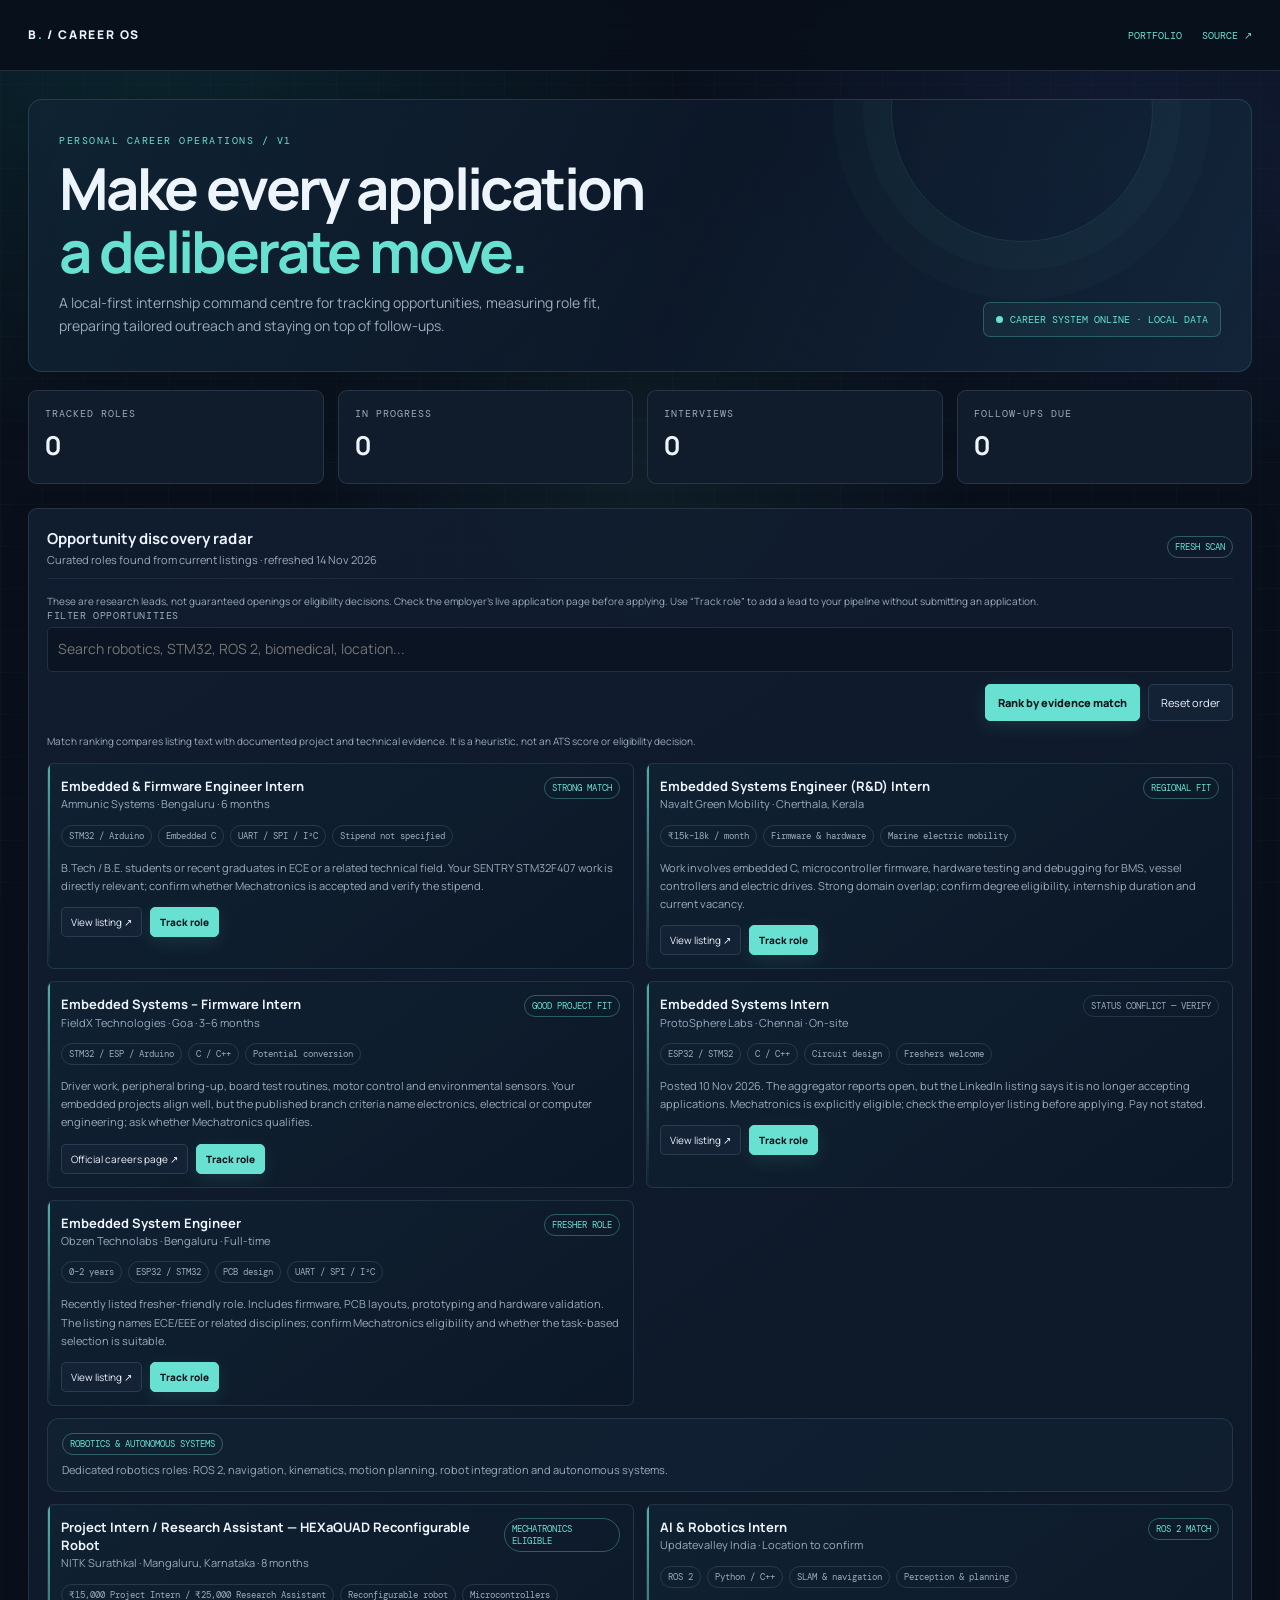
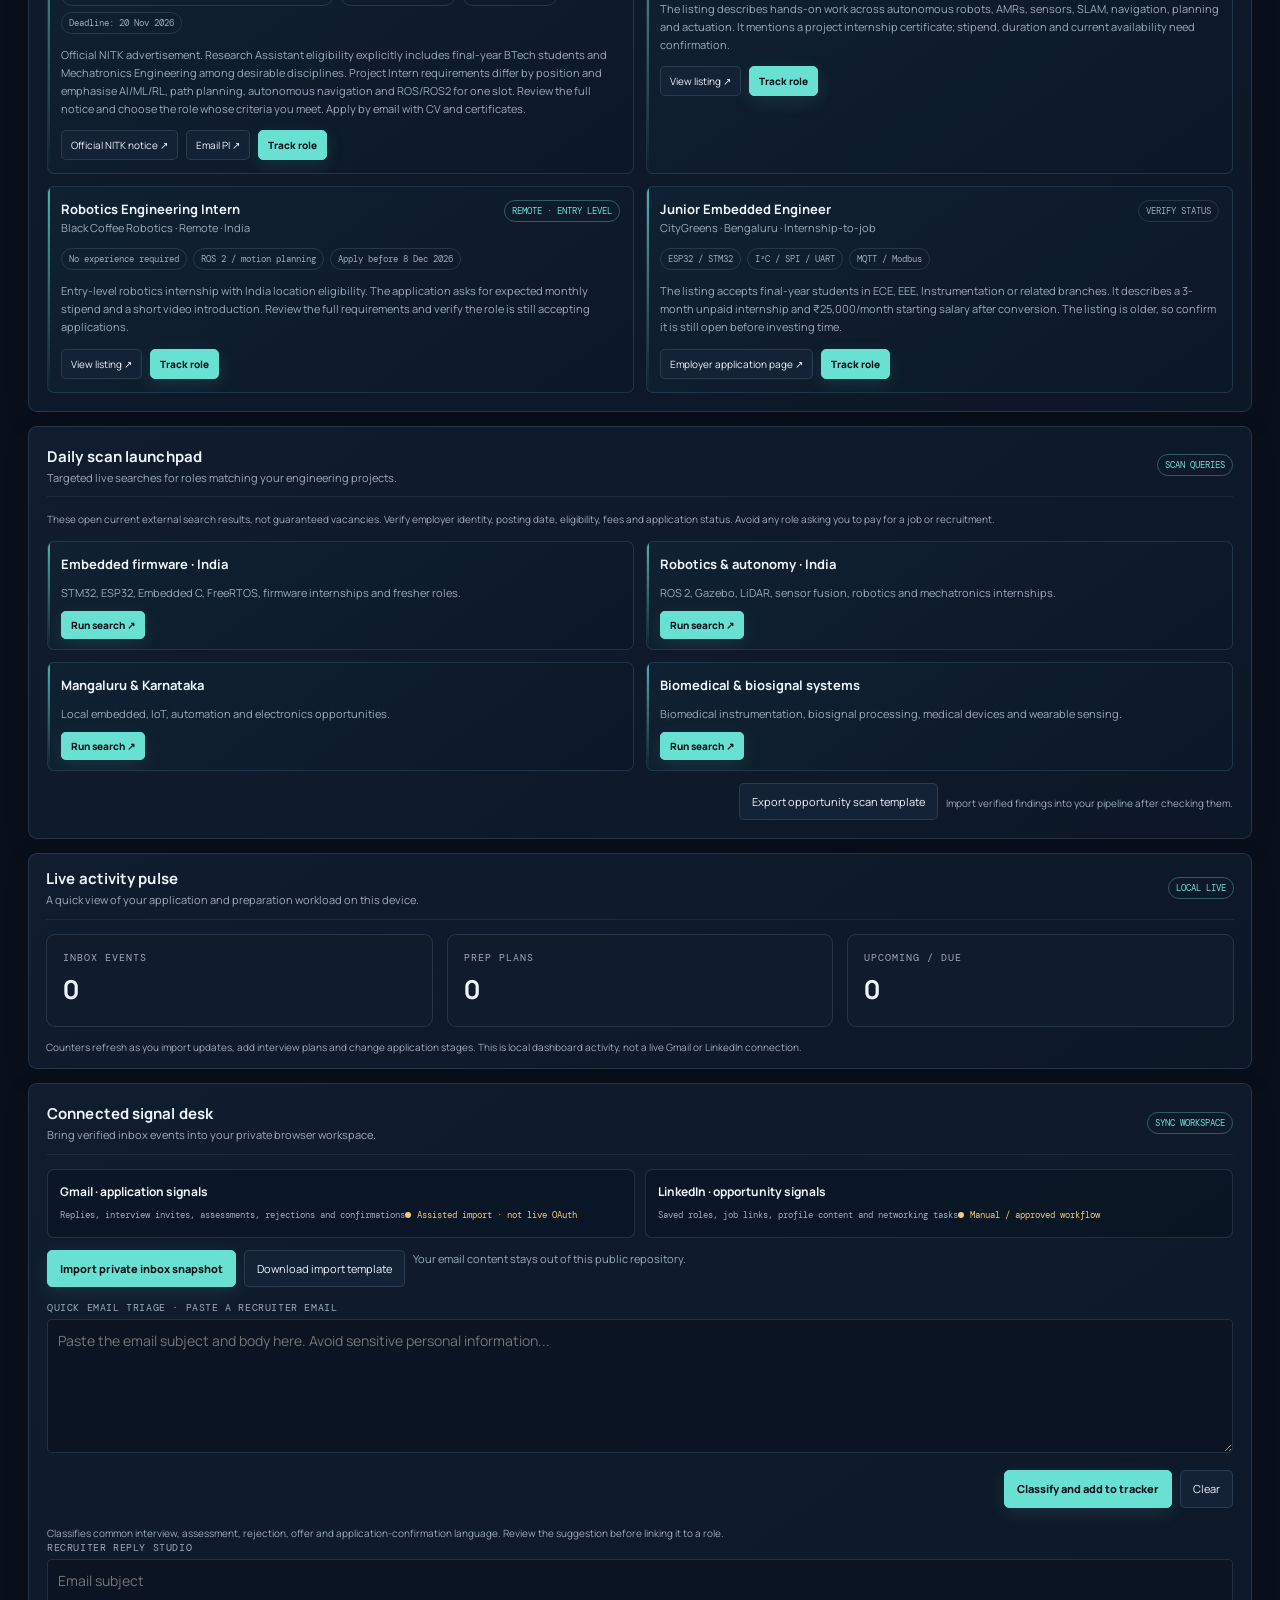
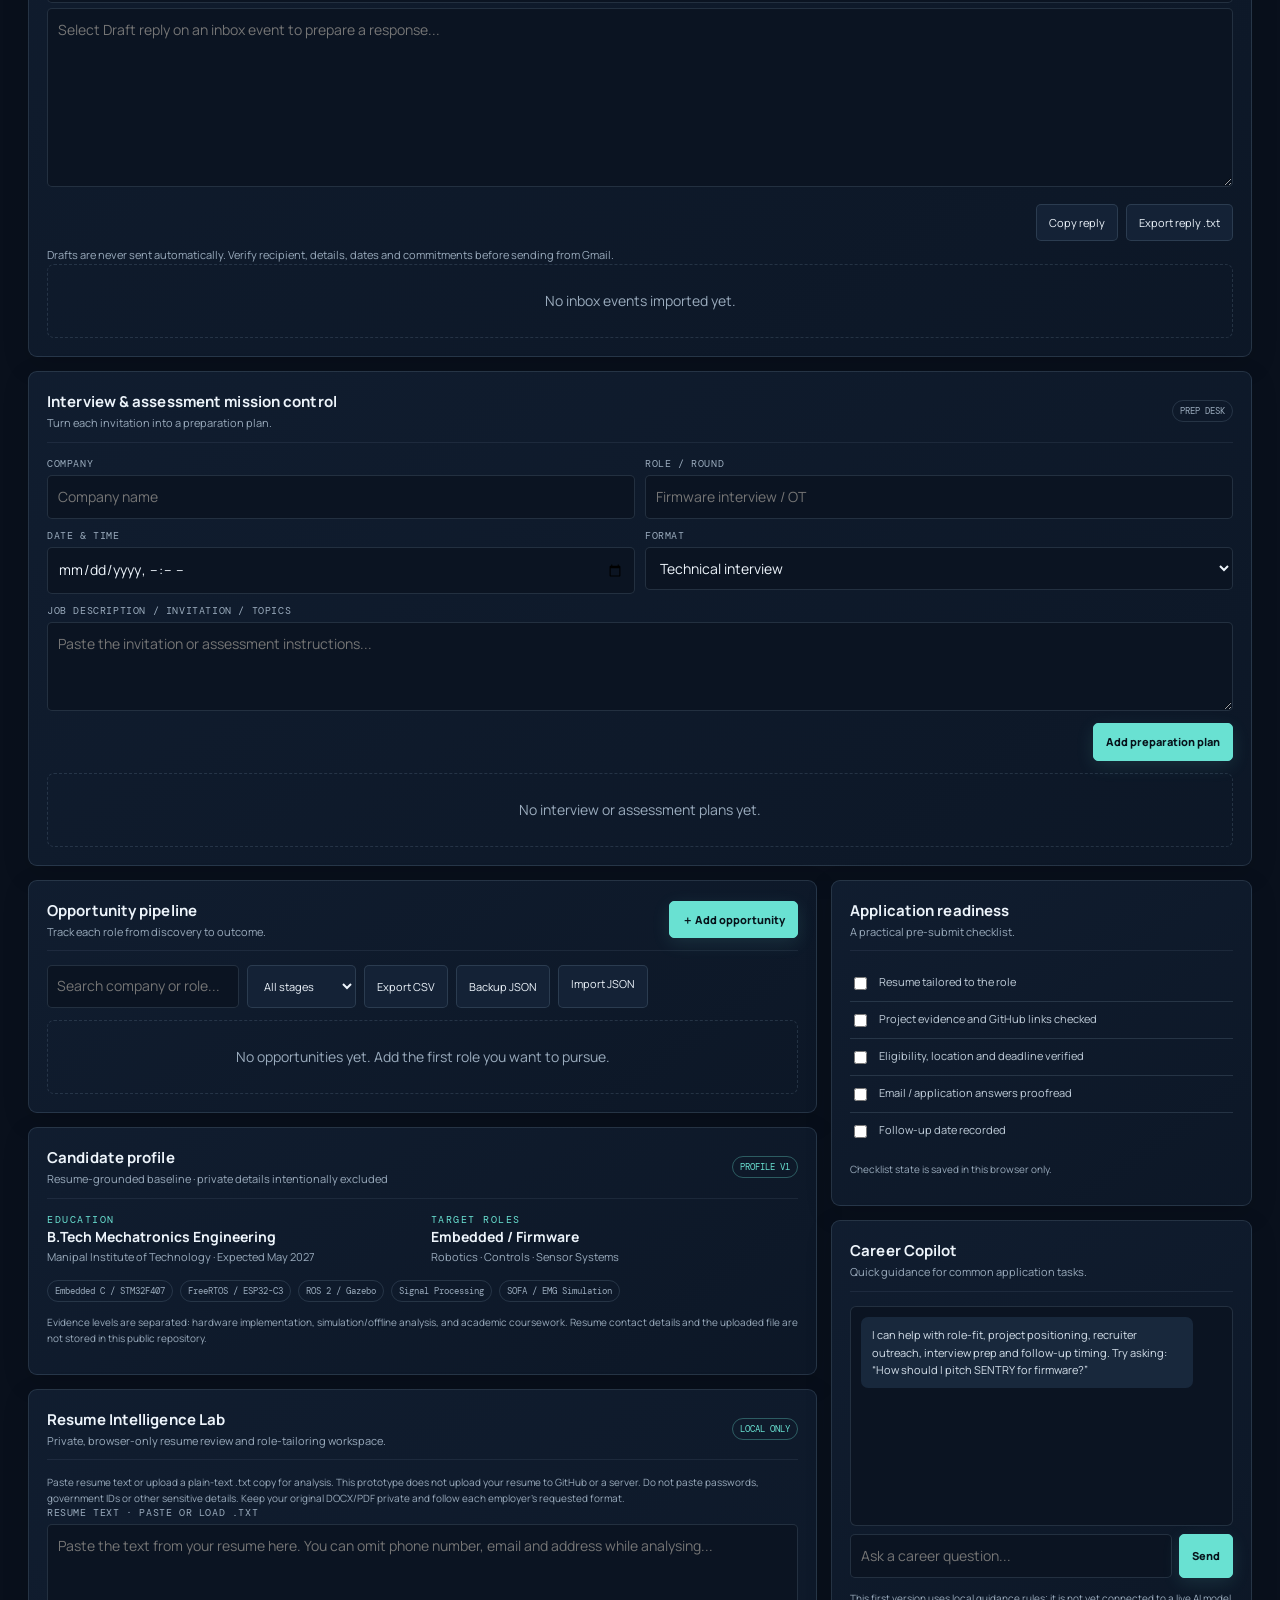
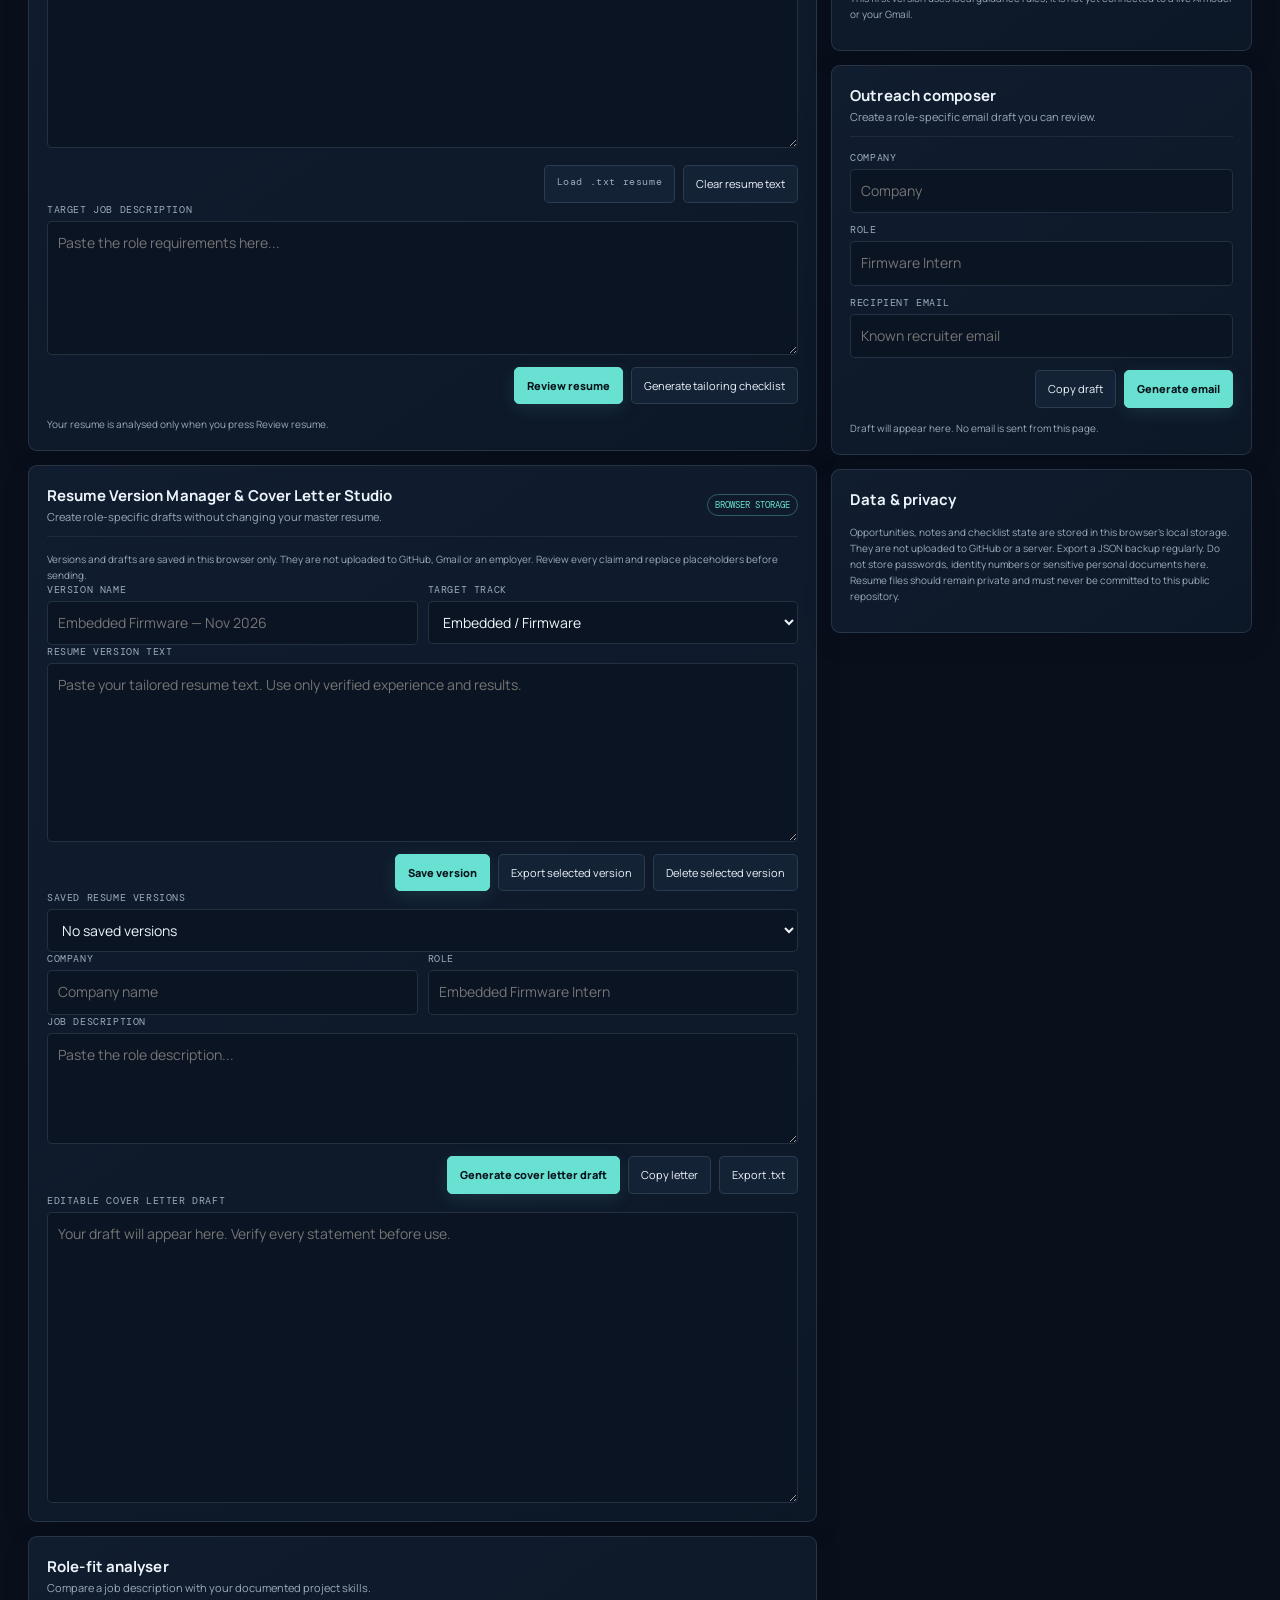
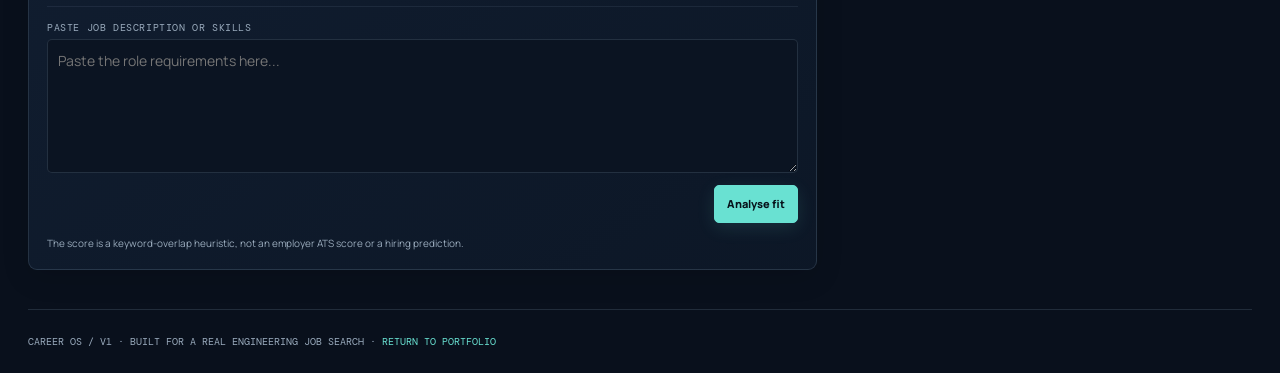
==== commit bd8938db: "Add opportunity search and evidence-based ranking controls" ====
--- a/career/index.html
+++ b/career/index.html
@@ -3,7 +3,7 @@
 <body><header class="top"><div class="shell topin"><a class="brand" href="../index.html">B<span>.</span> / CAREER OS</a><div class="toplinks"><a href="../index.html">PORTFOLIO</a><a href="https://github.com/cbhavithscultural-cloud/engineering-portfolio" target="_blank" rel="noreferrer">SOURCE ↗</a></div></div></header>
 <main class="shell"><section class="hero"><div><div class="eyebrow">PERSONAL CAREER OPERATIONS / V1</div><h1>Make every application<br><span style="color:var(--cyan)">a deliberate move.</span></h1><p>A local-first internship command centre for tracking opportunities, measuring role fit, preparing tailored outreach and staying on top of follow-ups.</p></div><div class="local"><span class="live-dot"></span>CAREER SYSTEM ONLINE · LOCAL DATA</div></section>
 <section class="stats"><div class="stat"><small>TRACKED ROLES</small><strong id="s-total">0</strong></div><div class="stat"><small>IN PROGRESS</small><strong id="s-active">0</strong></div><div class="stat"><small>INTERVIEWS</small><strong id="s-interviews">0</strong></div><div class="stat"><small>FOLLOW-UPS DUE</small><strong id="s-due">0</strong></div></section>
-<section class="panel"><div class="panelhead"><div><h2>Opportunity discovery radar</h2><div class="sub">Curated roles found from current listings · refreshed 14 Nov 2026</div></div><span class="pill stage"><span class="live-dot"></span>FRESH SCAN</span></div><div class="note">These are research leads, not guaranteed openings or eligibility decisions. Check the employer's live application page before applying. Use “Track role” to add a lead to your pipeline without submitting an application.</div><div class="opportunity-grid">
+<section class="panel"><div class="panelhead"><div><h2>Opportunity discovery radar</h2><div class="sub">Curated roles found from current listings · refreshed 14 Nov 2026</div></div><span class="pill stage"><span class="live-dot"></span>FRESH SCAN</span></div><div class="note">These are research leads, not guaranteed openings or eligibility decisions. Check the employer's live application page before applying. Use “Track role” to add a lead to your pipeline without submitting an application.</div><div class="radar-tools"><div class="field"><label>FILTER OPPORTUNITIES</label><input id="radarSearch" placeholder="Search robotics, STM32, ROS 2, biomedical, location..."></div><div class="form-actions"><button class="btn primary" id="rankRadar">Rank by evidence match</button><button class="btn" id="resetRadar">Reset order</button></div><div id="radarSummary" class="note">Match ranking compares listing text with documented project and technical evidence. It is a heuristic, not an ATS score or eligibility decision.</div></div><div class="opportunity-grid" id="opportunityGrid">
 <article class="app opportunity"><div class="app-top"><div><h3>Embedded & Firmware Engineer Intern</h3><div class="company">Ammunic Systems · Bengaluru · 6 months</div></div><span class="pill stage">STRONG MATCH</span></div><div class="app-meta"><span class="pill">STM32 / Arduino</span><span class="pill">Embedded C</span><span class="pill">UART / SPI / I²C</span><span class="pill">Stipend not specified</span></div><p class="sub">B.Tech / B.E. students or recent graduates in ECE or a related technical field. Your SENTRY STM32F407 work is directly relevant; confirm whether Mechatronics is accepted and verify the stipend.</p><div class="app-actions"><a class="btn small" href="https://in.linkedin.com/jobs/view/embedded-firmware-engineer-intern-at-ammunic-systems-private-limited-4489551810" target="_blank" rel="noreferrer">View listing ↗</a><button class="btn small primary" data-opportunity="ammunic">Track role</button></div></article>
 <article class="app opportunity"><div class="app-top"><div><h3>Embedded Systems Engineer (R&D) Intern</h3><div class="company">Navalt Green Mobility · Cherthala, Kerala</div></div><span class="pill stage">REGIONAL FIT</span></div><div class="app-meta"><span class="pill">₹15k–18k / month</span><span class="pill">Firmware & hardware</span><span class="pill">Marine electric mobility</span></div><p class="sub">Work involves embedded C, microcontroller firmware, hardware testing and debugging for BMS, vessel controllers and electric drives. Strong domain overlap; confirm degree eligibility, internship duration and current vacancy.</p><div class="app-actions"><a class="btn small" href="https://in.indeed.com/viewjob?jk=38a752a11a51e595" target="_blank" rel="noreferrer">View listing ↗</a><button class="btn small primary" data-opportunity="navalt">Track role</button></div></article>
 <article class="app opportunity"><div class="app-top"><div><h3>Embedded Systems – Firmware Intern</h3><div class="company">FieldX Technologies · Goa · 3–6 months</div></div><span class="pill stage">GOOD PROJECT FIT</span></div><div class="app-meta"><span class="pill">STM32 / ESP / Arduino</span><span class="pill">C / C++</span><span class="pill">Potential conversion</span></div><p class="sub">Driver work, peripheral bring-up, board test routines, motor control and environmental sensors. Your embedded projects align well, but the published branch criteria name electronics, electrical or computer engineering; ask whether Mechatronics qualifies.</p><div class="app-actions"><a class="btn small" href="https://fieldx.ai/careers" target="_blank" rel="noreferrer">Official careers page ↗</a><button class="btn small primary" data-opportunity="fieldx">Track role</button></div></article>
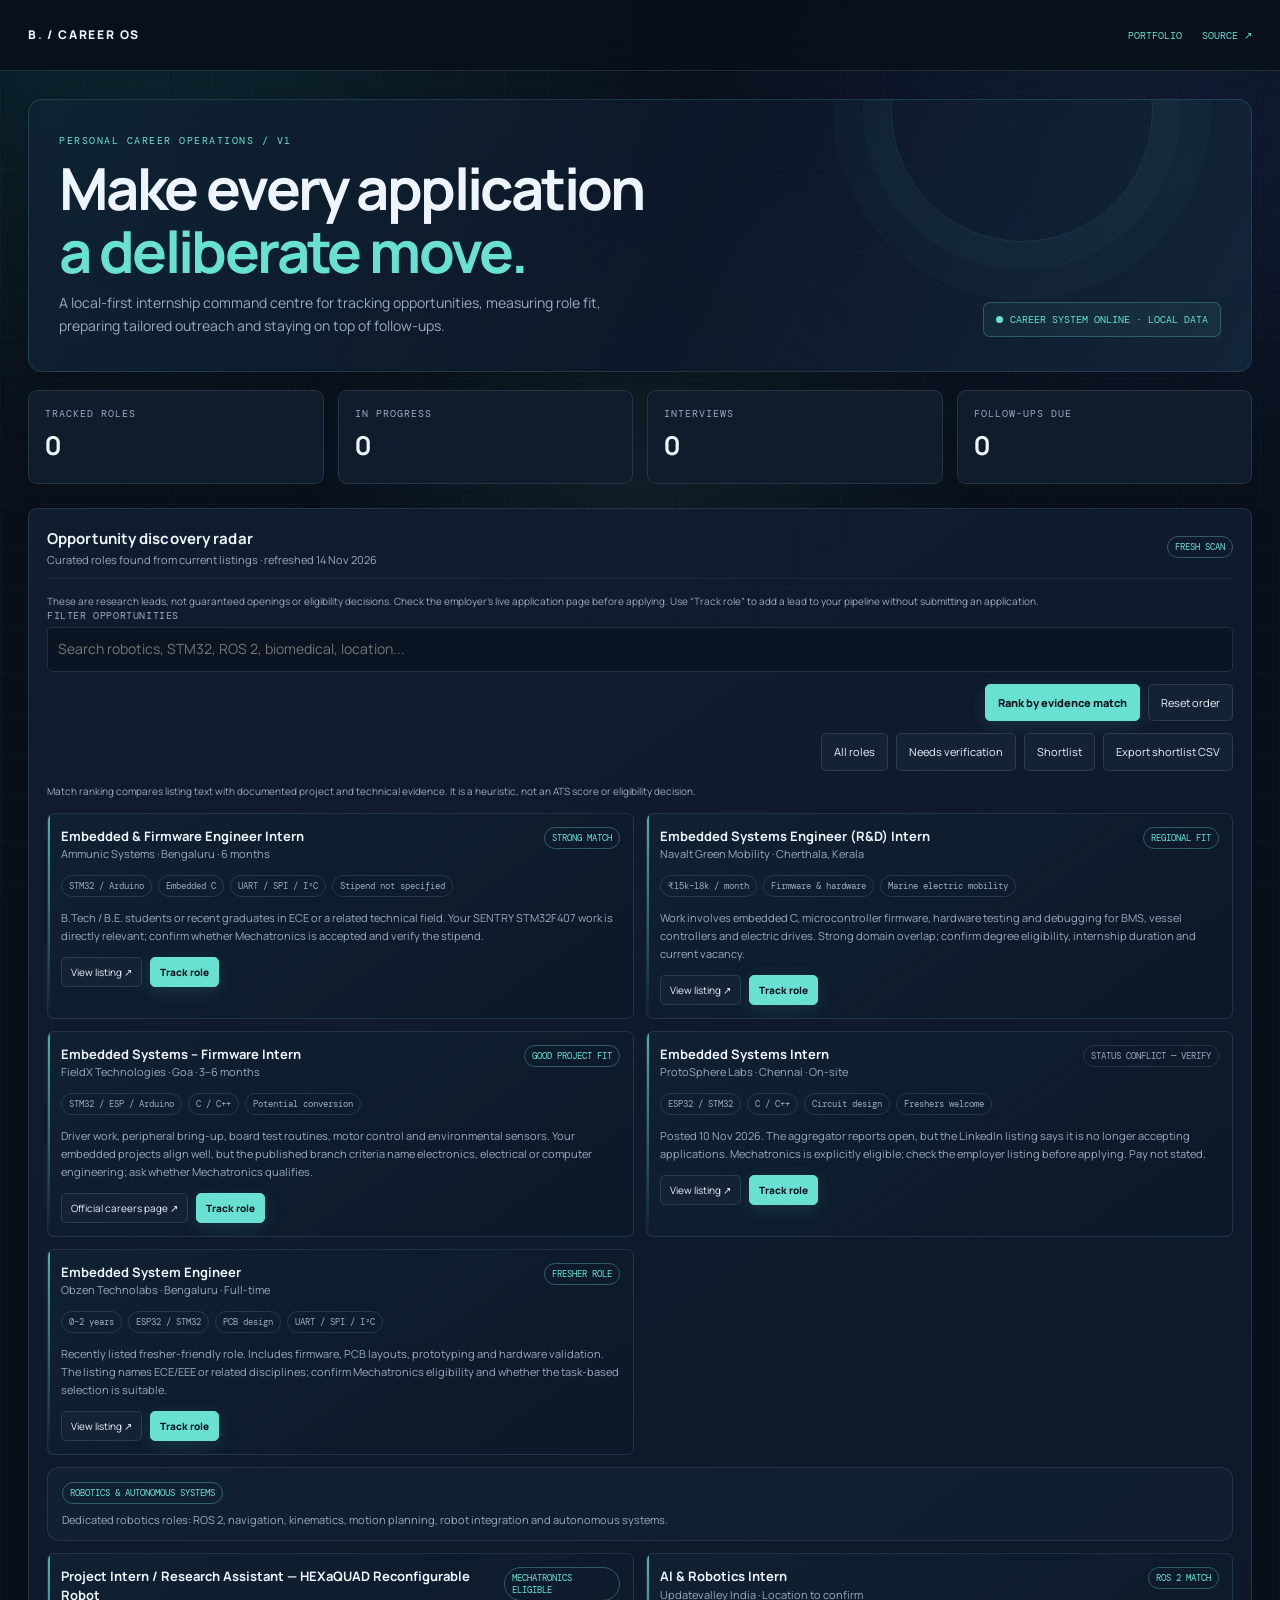
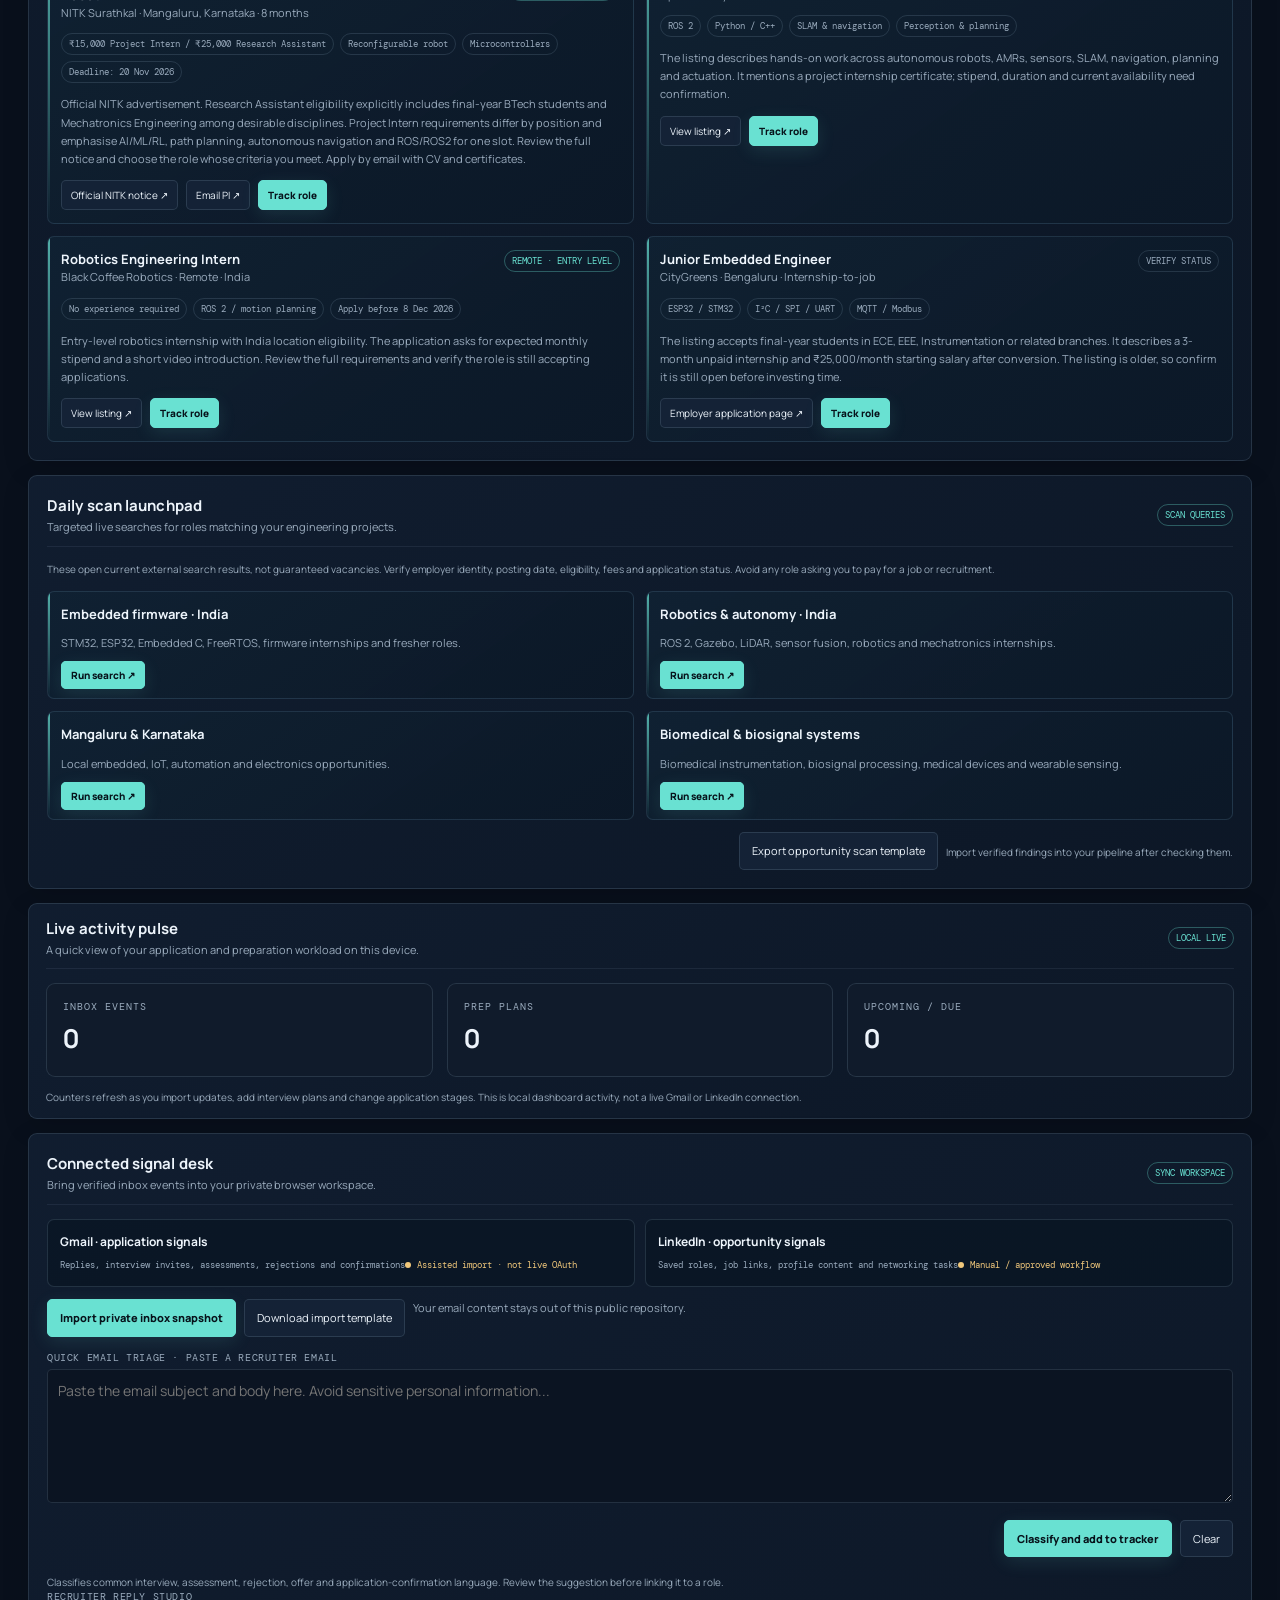
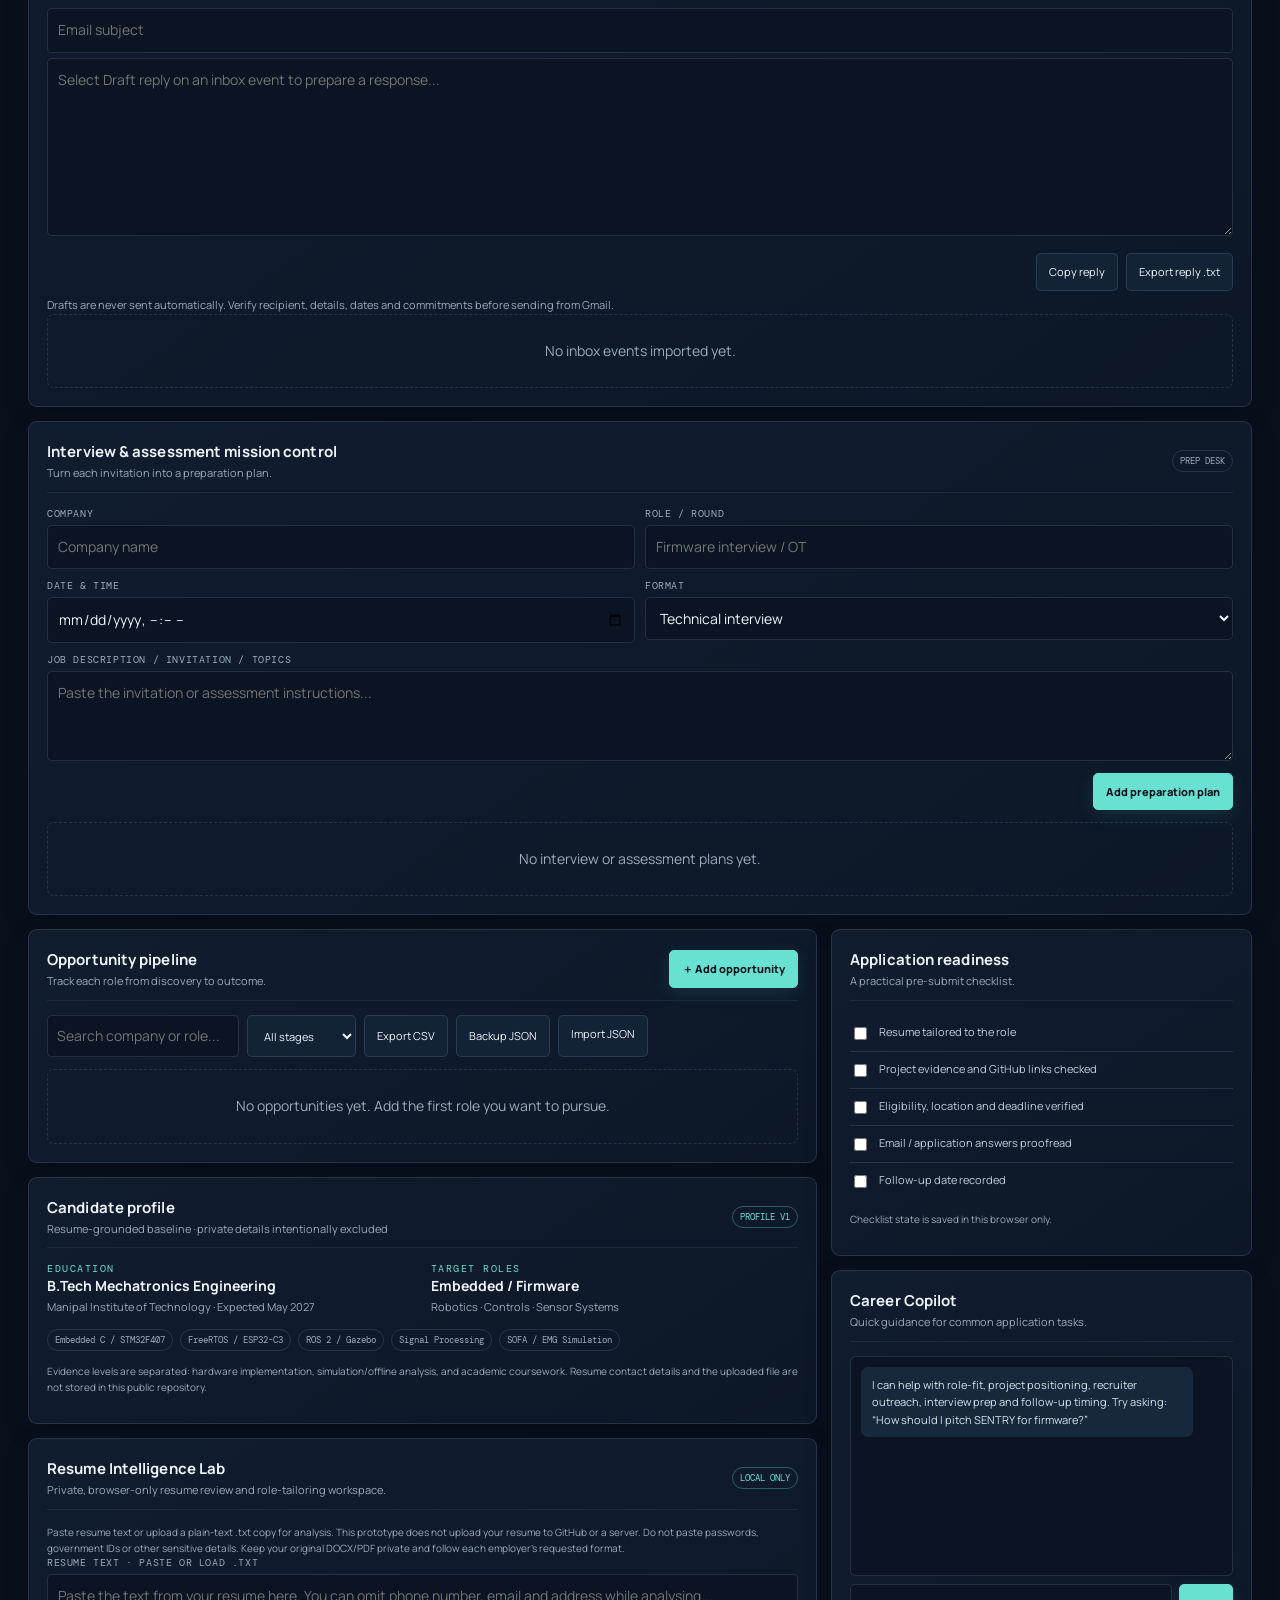
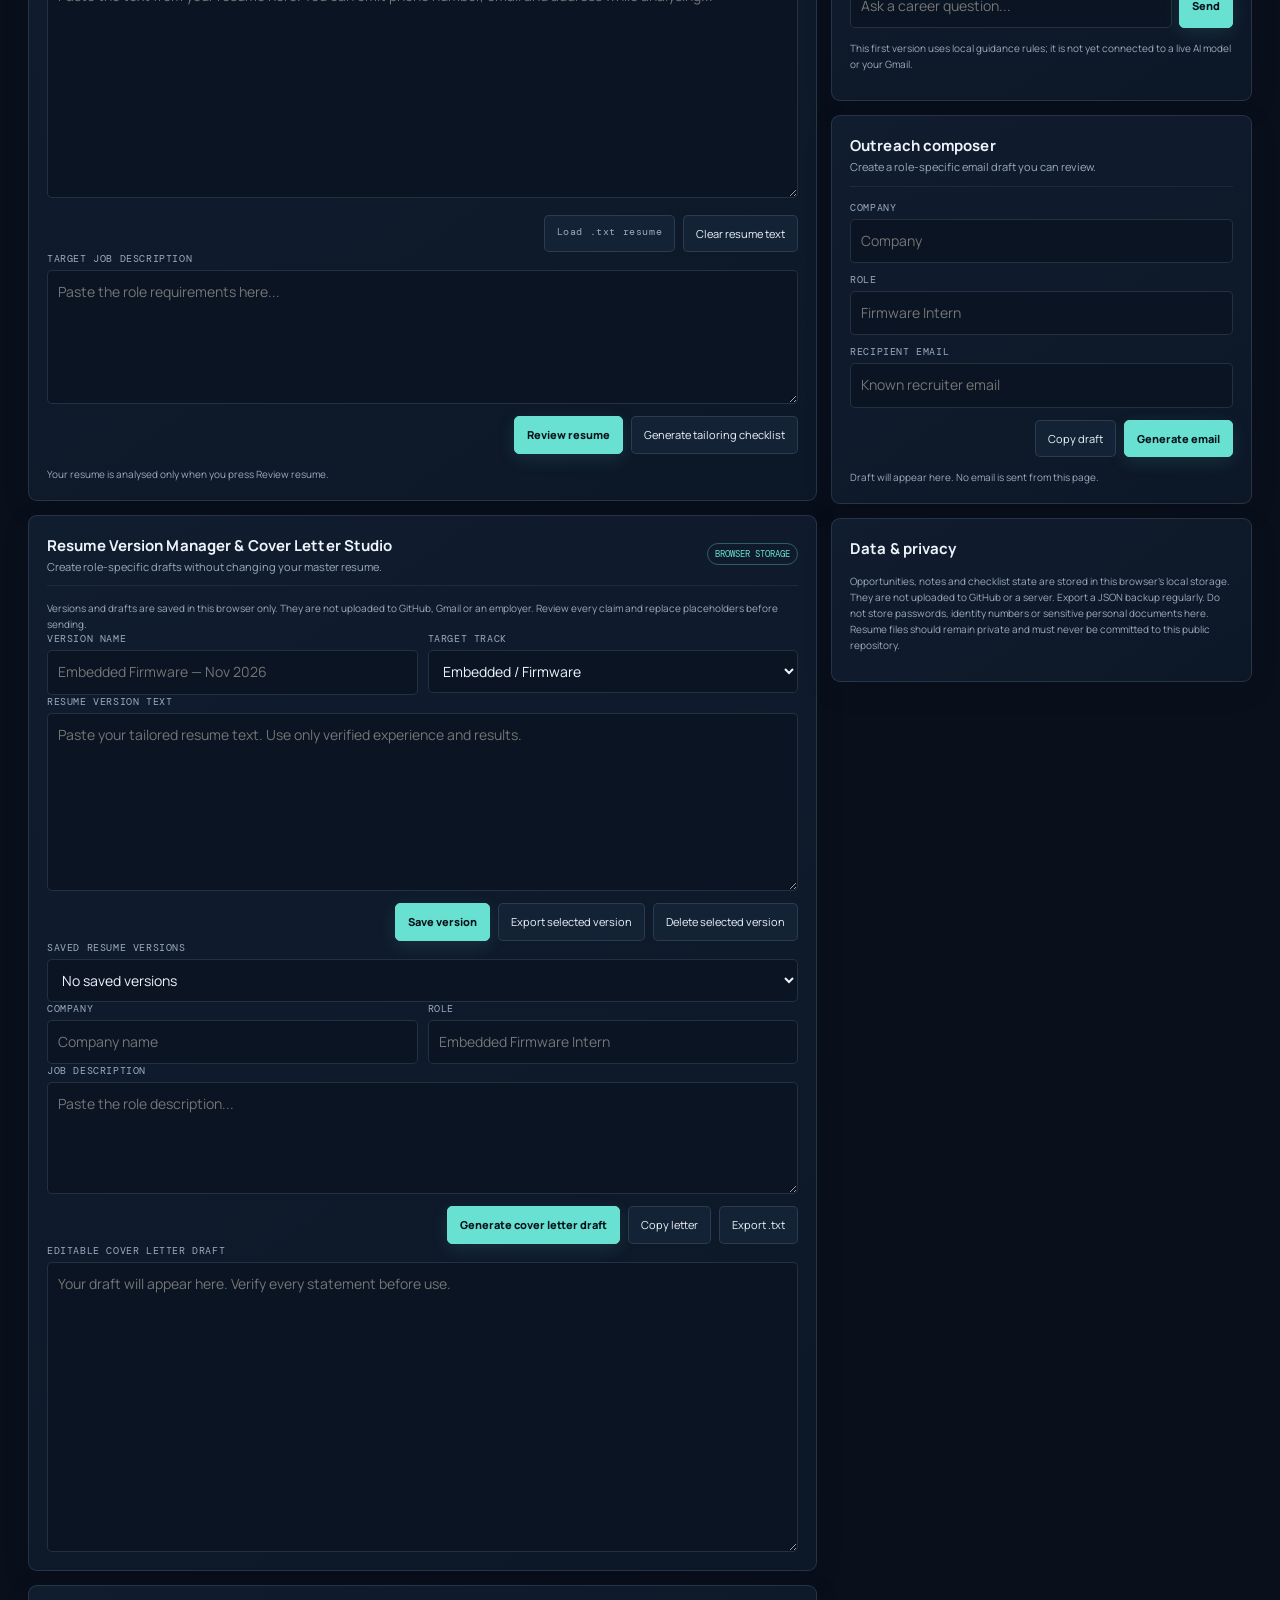
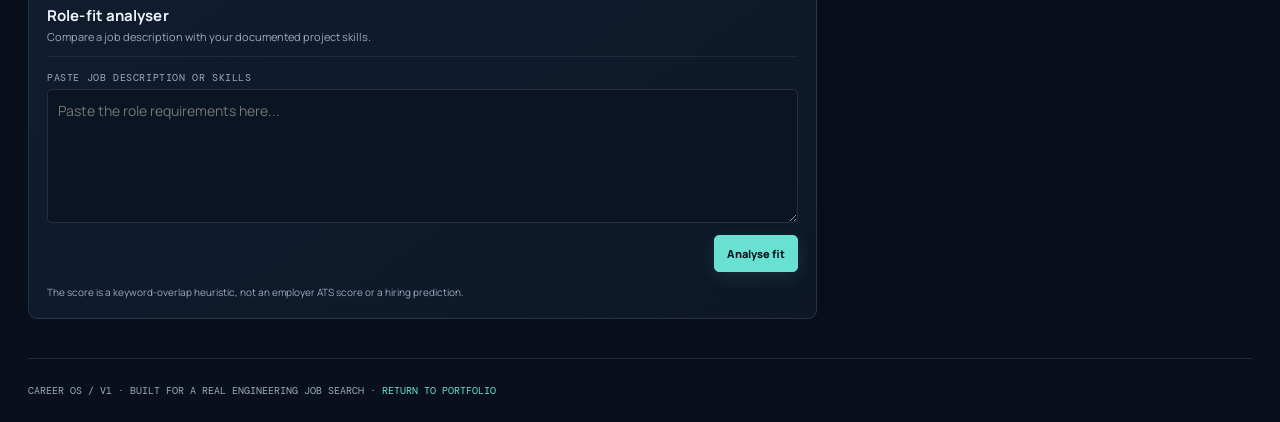
==== commit cc1a38bf: "Add vacancy verification and shortlist controls to opportunity radar" ====
--- a/career/index.html
+++ b/career/index.html
@@ -3,7 +3,7 @@
 <body><header class="top"><div class="shell topin"><a class="brand" href="../index.html">B<span>.</span> / CAREER OS</a><div class="toplinks"><a href="../index.html">PORTFOLIO</a><a href="https://github.com/cbhavithscultural-cloud/engineering-portfolio" target="_blank" rel="noreferrer">SOURCE ↗</a></div></div></header>
 <main class="shell"><section class="hero"><div><div class="eyebrow">PERSONAL CAREER OPERATIONS / V1</div><h1>Make every application<br><span style="color:var(--cyan)">a deliberate move.</span></h1><p>A local-first internship command centre for tracking opportunities, measuring role fit, preparing tailored outreach and staying on top of follow-ups.</p></div><div class="local"><span class="live-dot"></span>CAREER SYSTEM ONLINE · LOCAL DATA</div></section>
 <section class="stats"><div class="stat"><small>TRACKED ROLES</small><strong id="s-total">0</strong></div><div class="stat"><small>IN PROGRESS</small><strong id="s-active">0</strong></div><div class="stat"><small>INTERVIEWS</small><strong id="s-interviews">0</strong></div><div class="stat"><small>FOLLOW-UPS DUE</small><strong id="s-due">0</strong></div></section>
-<section class="panel"><div class="panelhead"><div><h2>Opportunity discovery radar</h2><div class="sub">Curated roles found from current listings · refreshed 14 Nov 2026</div></div><span class="pill stage"><span class="live-dot"></span>FRESH SCAN</span></div><div class="note">These are research leads, not guaranteed openings or eligibility decisions. Check the employer's live application page before applying. Use “Track role” to add a lead to your pipeline without submitting an application.</div><div class="radar-tools"><div class="field"><label>FILTER OPPORTUNITIES</label><input id="radarSearch" placeholder="Search robotics, STM32, ROS 2, biomedical, location..."></div><div class="form-actions"><button class="btn primary" id="rankRadar">Rank by evidence match</button><button class="btn" id="resetRadar">Reset order</button></div><div id="radarSummary" class="note">Match ranking compares listing text with documented project and technical evidence. It is a heuristic, not an ATS score or eligibility decision.</div></div><div class="opportunity-grid" id="opportunityGrid">
+<section class="panel"><div class="panelhead"><div><h2>Opportunity discovery radar</h2><div class="sub">Curated roles found from current listings · refreshed 14 Nov 2026</div></div><span class="pill stage"><span class="live-dot"></span>FRESH SCAN</span></div><div class="note">These are research leads, not guaranteed openings or eligibility decisions. Check the employer's live application page before applying. Use “Track role” to add a lead to your pipeline without submitting an application.</div><div class="radar-tools"><div class="field"><label>FILTER OPPORTUNITIES</label><input id="radarSearch" placeholder="Search robotics, STM32, ROS 2, biomedical, location..."></div><div class="form-actions"><button class="btn primary" id="rankRadar">Rank by evidence match</button><button class="btn" id="resetRadar">Reset order</button></div><div class="form-actions"><button class="btn" id="showAllRadar">All roles</button><button class="btn" id="showUnverifiedRadar">Needs verification</button><button class="btn" id="showShortlistRadar">Shortlist</button><button class="btn" id="exportRadar">Export shortlist CSV</button></div><div id="radarSummary" class="note">Match ranking compares listing text with documented project and technical evidence. It is a heuristic, not an ATS score or eligibility decision.</div></div><div class="opportunity-grid" id="opportunityGrid">
 <article class="app opportunity"><div class="app-top"><div><h3>Embedded & Firmware Engineer Intern</h3><div class="company">Ammunic Systems · Bengaluru · 6 months</div></div><span class="pill stage">STRONG MATCH</span></div><div class="app-meta"><span class="pill">STM32 / Arduino</span><span class="pill">Embedded C</span><span class="pill">UART / SPI / I²C</span><span class="pill">Stipend not specified</span></div><p class="sub">B.Tech / B.E. students or recent graduates in ECE or a related technical field. Your SENTRY STM32F407 work is directly relevant; confirm whether Mechatronics is accepted and verify the stipend.</p><div class="app-actions"><a class="btn small" href="https://in.linkedin.com/jobs/view/embedded-firmware-engineer-intern-at-ammunic-systems-private-limited-4489551810" target="_blank" rel="noreferrer">View listing ↗</a><button class="btn small primary" data-opportunity="ammunic">Track role</button></div></article>
 <article class="app opportunity"><div class="app-top"><div><h3>Embedded Systems Engineer (R&D) Intern</h3><div class="company">Navalt Green Mobility · Cherthala, Kerala</div></div><span class="pill stage">REGIONAL FIT</span></div><div class="app-meta"><span class="pill">₹15k–18k / month</span><span class="pill">Firmware & hardware</span><span class="pill">Marine electric mobility</span></div><p class="sub">Work involves embedded C, microcontroller firmware, hardware testing and debugging for BMS, vessel controllers and electric drives. Strong domain overlap; confirm degree eligibility, internship duration and current vacancy.</p><div class="app-actions"><a class="btn small" href="https://in.indeed.com/viewjob?jk=38a752a11a51e595" target="_blank" rel="noreferrer">View listing ↗</a><button class="btn small primary" data-opportunity="navalt">Track role</button></div></article>
 <article class="app opportunity"><div class="app-top"><div><h3>Embedded Systems – Firmware Intern</h3><div class="company">FieldX Technologies · Goa · 3–6 months</div></div><span class="pill stage">GOOD PROJECT FIT</span></div><div class="app-meta"><span class="pill">STM32 / ESP / Arduino</span><span class="pill">C / C++</span><span class="pill">Potential conversion</span></div><p class="sub">Driver work, peripheral bring-up, board test routines, motor control and environmental sensors. Your embedded projects align well, but the published branch criteria name electronics, electrical or computer engineering; ask whether Mechatronics qualifies.</p><div class="app-actions"><a class="btn small" href="https://fieldx.ai/careers" target="_blank" rel="noreferrer">Official careers page ↗</a><button class="btn small primary" data-opportunity="fieldx">Track role</button></div></article>
